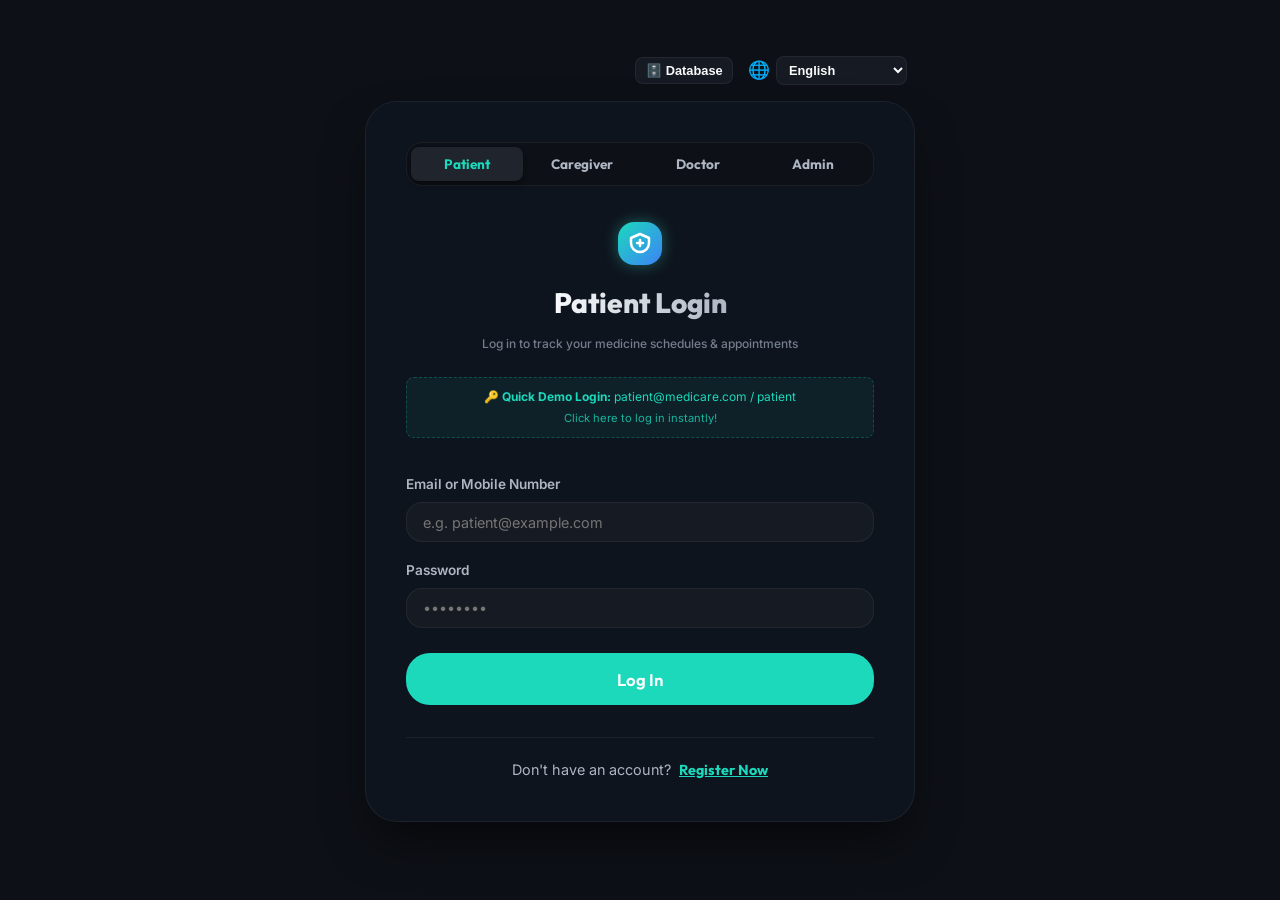
==== index.html @ db0ddcf3 "fix: login/register permissions, slow buttons, add compact cabinet mode" ====
<!DOCTYPE html>
<html lang="en">
<head>
  <meta charset="UTF-8">
  <meta name="viewport" content="width=device-width, initial-scale=1.0">
  <title>MediCare Reminder – Intelligent Medicine Tracker & Alarm</title>
  <!-- Google Fonts for premium outfit typography -->
  <link rel="preconnect" href="https://fonts.googleapis.com">
  <link rel="preconnect" href="https://fonts.gstatic.com" crossorigin>
  <link href="https://fonts.googleapis.com/css2?family=Inter:wght@300;400;500;600;700&family=Outfit:wght@400;500;600;700;800&display=swap" rel="stylesheet">
  <link rel="stylesheet" href="styles.css">
</head>
<body class="theme-dark font-size-normal">
  <!-- Toast container for 5-minute warnings -->
  <div id="pre-alert-toast-container" class="pre-alert-toast-container"></div>

  <!-- SPLASH SCREEN INTRODUCTION -->
  <div id="splash-screen" class="splash-container">
    <div class="splash-content">
      <div class="splash-logo">
        <svg xmlns="http://www.w3.org/2000/svg" width="96" height="96" viewBox="0 0 24 24" fill="none" stroke="currentColor" stroke-width="1.8" stroke-linecap="round" stroke-linejoin="round" style="color: var(--teal-color); filter: drop-shadow(0 0 25px rgba(45, 212, 191, 0.55));">
          <path d="M12 21a9 9 0 0 0 9-9v-5l-9-4l-9 4v5a9 9 0 0 0 9 9z" />
          <path d="M9 12h6" />
          <path d="M12 9v6" />
        </svg>
      </div>
      <h1 class="splash-title">MediCare Reminder System</h1>
      <p class="splash-subtitle">Your Health, Our Priority</p>
    </div>
  </div>

  <!-- ==========================================
       PATIENT AUTHENTICATION PORTAL (REGISTRATION & LOGIN)
       ========================================== -->
  <div id="auth-portal-container" class="auth-container hide">
    <!-- Language & Database Selector for Auth Portal (Login / Register) -->
    <div style="display: flex; justify-content: flex-end; padding: 0 0.5rem; margin-bottom: -0.5rem; gap: 0.4rem; align-items: center;">
      <button type="button" id="auth-db-config-btn" class="form-select-sm btn-glass" style="padding: 0.3rem 0.6rem; font-weight:600; cursor:pointer; display:flex; align-items:center; gap:0.25rem;">
        <span>🗄️</span> <span data-i18n="dbConfigBtn">Database</span>
      </button>
      <span style="font-size: 1.1rem; margin-left: 0.5rem;">🌐</span>
      <select id="auth-lang-switch-select" class="form-select-sm btn-glass" style="padding: 0.3rem 0.5rem; font-weight:600; cursor:pointer; max-width: 150px;">
        <option value="en" selected>English</option>
        <option value="hi">हिन्दी (Hindi)</option>
        <option value="te">తెలుగు (Telugu)</option>
      </select>
    </div>
    
    <!-- LOGIN CARD -->
    <div id="login-card" class="auth-card">
      <div class="auth-role-tabs">
        <button type="button" class="role-tab active" data-role="patient">Patient</button>
        <button type="button" class="role-tab" data-role="caregiver">Caregiver</button>
        <button type="button" class="role-tab" data-role="doctor">Doctor</button>
        <button type="button" class="role-tab" data-role="admin">Admin</button>
      </div>
      <input type="hidden" id="login-role" value="patient">

      <div class="auth-header">
        <div class="logo-icon">
          <svg xmlns="http://www.w3.org/2000/svg" width="24" height="24" viewBox="0 0 24 24" fill="none" stroke="currentColor" stroke-width="2.5" stroke-linecap="round" stroke-linejoin="round">
            <path d="M12 21a9 9 0 0 0 9-9v-5l-9-4l-9 4v5a9 9 0 0 0 9 9z" />
            <path d="M9 12h6" />
            <path d="M12 9v6" />
          </svg>
        </div>
        <h2 id="login-title-text" data-i18n="loginTitle">Patient Login</h2>
        <p class="sub-label" id="login-sub-text" data-i18n="loginSub">Log in to track your medicine schedules</p>
      </div>

      <div id="login-test-helper" class="helper-text hide" style="background: rgba(20, 184, 166, 0.08); border: 1px dashed rgba(20, 184, 166, 0.3); padding: 0.6rem 0.8rem; border-radius: var(--border-radius-sm); text-align: center; font-size: 0.75rem; color: var(--teal-color); margin-bottom: 0.75rem; cursor: pointer; transition: all 0.2s;" onclick="appController.handleQuickLogin()">
        🔑 <strong>Quick Demo Login:</strong> <span id="login-test-email">doctor@medicare.com</span> / <span id="login-test-pass">doctor</span>
        <div style="font-size: 0.7rem; opacity: 0.8; margin-top: 0.2rem;" data-i18n="clickQuickLogin">Click here to log in instantly!</div>
      </div>

      <form id="login-form" class="auth-form">
        <div class="form-group">
          <label for="login-identifier" id="login-identifier-label" data-i18n="loginUserLabel">Email or Mobile Number</label>
          <input type="text" id="login-identifier" class="form-control" placeholder="e.g. patient@example.com" required>
        </div>
        <div class="form-group">
          <label for="login-password" data-i18n="password">Password</label>
          <input type="password" id="login-password" class="form-control" placeholder="••••••••" required>
        </div>
        <button type="submit" class="btn btn-teal btn-lg" style="width: 100%; margin-top: 0.5rem;" data-i18n="loginBtn">Log In</button>
        <div id="google-signin-container" class="hide" style="margin-top: 0.75rem;">
          <div style="display: flex; align-items: center; justify-content: center; margin-bottom: 0.75rem; color: var(--text-muted); font-size: 0.8rem;">
            <div style="flex: 1; height: 1px; background: var(--glass-border);"></div>
            <span style="margin: 0 0.5rem;" data-i18n="orDivider">OR</span>
            <div style="flex: 1; height: 1px; background: var(--glass-border);"></div>
          </div>
          <button type="button" id="google-login-btn" class="btn btn-glass" style="width: 100%; display: flex; align-items: center; justify-content: center; gap: 0.5rem; border-color: rgba(255,255,255,0.15); font-weight: 600;">
            <svg viewBox="0 0 24 24" width="18" height="18" xmlns="http://www.w3.org/2000/svg">
              <path d="M22.56 12.25c0-.78-.07-1.53-.2-2.25H12v4.26h5.92c-.26 1.37-1.04 2.53-2.21 3.31v2.77h3.57c2.08-1.92 3.28-4.74 3.28-8.09z" fill="#4285F4"/>
              <path d="M12 23c2.97 0 5.46-.98 7.28-2.66l-3.57-2.77c-.98.66-2.23 1.06-3.71 1.06-2.86 0-5.29-1.93-6.16-4.53H2.18v2.84C3.99 20.53 7.7 23 12 23z" fill="#34A853"/>
              <path d="M5.84 14.09c-.22-.66-.35-1.36-.35-2.09s.13-1.43.35-2.09V7.06H2.18C1.43 8.55 1 10.22 1 12s.43 3.45 1.18 4.94l2.85-2.22.81-.63z" fill="#FBBC05"/>
              <path d="M12 5.38c1.62 0 3.06.56 4.21 1.64l3.15-3.15C17.45 2.09 14.97 1 12 1 7.7 1 3.99 3.47 2.18 7.06l3.66 2.84c.87-2.6 3.3-4.52 6.16-4.52z" fill="#EA4335"/>
            </svg>
            <span data-i18n="googleBtn">Continue with Google</span>
          </button>
        </div>
      </form>
      <div class="auth-footer" id="login-register-footer">
        <span data-i18n="noAccount">Don't have an account?</span>
        <button id="go-to-register-btn" class="btn-link" data-i18n="registerLink">Register Now</button>
      </div>
    </div>

    <!-- REGISTRATION CARD -->
    <div id="register-card" class="auth-card hide">
      <div class="auth-header">
        <div class="logo-icon">
          <svg xmlns="http://www.w3.org/2000/svg" width="24" height="24" viewBox="0 0 24 24" fill="none" stroke="currentColor" stroke-width="2.5" stroke-linecap="round" stroke-linejoin="round">
            <path d="M12 21a9 9 0 0 0 9-9v-5l-9-4l-9 4v5a9 9 0 0 0 9 9z" />
            <path d="M9 12h6" />
            <path d="M12 9v6" />
          </svg>
        </div>
        <h2 data-i18n="registerTitle">Patient Registration</h2>
        <p class="sub-label" data-i18n="registerSub">Create an account to start health tracking</p>
      </div>
      <form id="register-form" class="auth-form">
        <div class="form-row">
          <div class="form-group">
            <label for="reg-role" class="required">Register As</label>
            <select id="reg-role" class="form-select">
              <option value="patient" selected>Patient</option>
              <option value="caregiver">Caregiver / Family Member</option>
              <option value="doctor">Doctor / Medical Practitioner</option>
              <option value="admin">Administrator</option>
            </select>
          </div>
        </div>
        <div class="form-row">
          <div class="form-group flex-2">
            <label for="reg-name" class="required" data-i18n="regName">Patient Full Name</label>
            <input type="text" id="reg-name" class="form-control" placeholder="e.g. John Doe" required>
          </div>
          <div class="form-group flex-1">
            <label for="reg-age" class="required" data-i18n="regAge">Age</label>
            <input type="number" id="reg-age" class="form-control" placeholder="e.g. 65" min="1" max="120" required>
          </div>
        </div>

        <div class="form-row patient-only-field">
          <div class="form-group">
            <label for="reg-gender" class="required" data-i18n="regGender">Gender</label>
            <select id="reg-gender" class="form-select" required>
              <option value="male" selected>Male</option>
              <option value="female">Female</option>
              <option value="other">Other</option>
            </select>
          </div>
          <div class="form-group">
            <label for="reg-blood" class="required" data-i18n="regBlood">Blood Group</label>
            <select id="reg-blood" class="form-select" required>
              <option value="A+">A+</option>
              <option value="A-">A-</option>
              <option value="B+">B+</option>
              <option value="B-">B-</option>
              <option value="O+">O+</option>
              <option value="O-">O-</option>
              <option value="AB+">AB+</option>
              <option value="AB-">AB-</option>
            </select>
          </div>
        </div>

        <div class="form-row">
          <div class="form-group">
            <label for="reg-mobile" class="required" data-i18n="regMobile">Mobile Number</label>
            <input type="tel" id="reg-mobile" class="form-control" placeholder="e.g. 9876543210" required>
          </div>
          <div class="form-group">
            <label for="reg-email" class="required" data-i18n="regEmail">Email Address</label>
            <input type="email" id="reg-email" class="form-control" placeholder="e.g. patient@example.com" required>
          </div>
        </div>

        <div class="form-row">
          <div class="form-group flex-2">
            <label for="reg-address" class="required" data-i18n="regAddress">Home Address</label>
            <input type="text" id="reg-address" class="form-control" placeholder="e.g. H.No 12-3, Srinagar Colony" required>
          </div>
          <div class="form-group flex-1">
            <label for="reg-photo" data-i18n="regPhoto">Profile Photo (Optional)</label>
            <input type="file" id="reg-photo" class="form-control" accept="image/*" style="padding: 0.25rem;">
          </div>
        </div>

        <div class="form-row">
          <div class="form-group patient-only-field">
            <label for="reg-emergency" class="required" data-i18n="regEmergency">Emergency Contact Number</label>
            <input type="tel" id="reg-emergency" class="form-control" placeholder="e.g. 9876543211" required>
          </div>
          <div class="form-group">
            <label for="reg-password" class="required" data-i18n="regPassword">Password</label>
            <input type="password" id="reg-password" class="form-control" placeholder="••••••••" minlength="4" required>
          </div>
        </div>

        <div class="form-row caregiver-only-field hide" style="margin-top: 0.5rem;">
          <div class="form-group">
            <label for="reg-patient-link" class="required" data-i18n="labelPatientLink">Linked Patient Email / Mobile</label>
            <input type="text" id="reg-patient-link" class="form-control" placeholder="e.g. patient@medicare.com">
          </div>
        </div>

        <div class="inventory-section patient-only-field" style="margin-top: 0.5rem; background: rgba(45, 212, 191, 0.03); border-color: rgba(45, 212, 191, 0.15)">
          <h3 style="color: var(--teal-color); border-bottom-color: rgba(45, 212, 191, 0.15)" data-i18n="regDocHeader">Primary Doctor Contact</h3>
          <div class="form-row mt-1">
            <div class="form-group">
              <label for="reg-doc-name" class="required" data-i18n="regDocName">Doctor Name</label>
              <input type="text" id="reg-doc-name" class="form-control" placeholder="e.g. Dr. Prasad" required>
            </div>
            <div class="form-group">
              <label for="reg-doc-phone" class="required" data-i18n="regDocPhone">Doctor Contact Number</label>
              <input type="tel" id="reg-doc-phone" class="form-control" placeholder="e.g. 9876543212" required>
            </div>
          </div>
        </div>

        <button type="submit" class="btn btn-teal btn-lg" style="width: 100%; margin-top: 1rem;" data-i18n="registerBtn">Create Account & Log In</button>
      </form>
      <div class="auth-footer">
        <span data-i18n="hasAccount">Already have an account?</span>
        <button id="go-to-login-btn" class="btn-link" data-i18n="loginLink">Log In Here</button>
      </div>
    </div>

  </div>

  <!-- ==========================================
       MAIN APP CONTAINER (GLASSMORPHIC SHELL)
       ========================================== -->
  <div class="app-container hide" id="app-container">
    
    <!-- HEADER BAR: Quick Status, Time Machine Indicator & Accessibility Options -->
    <header class="app-header">
      <div style="display: flex; align-items: center; gap: 1rem; flex-wrap: wrap;">
        <!-- Language Option (Top Left Side) -->
        <div class="language-selector" style="display: flex; align-items: center; gap: 0.4rem;">
          <span style="font-size: 1.1rem;">🌐</span>
          <select id="lang-switch-select" class="form-select-sm btn-glass" style="padding: 0.3rem 0.5rem; font-weight:600; cursor:pointer;">
            <option value="en" selected>English</option>
            <option value="hi">हिन्दी (Hindi)</option>
            <option value="te">తెలుగు (Telugu)</option>
          </select>
        </div>

        <div class="brand">
          <div class="logo-icon">
            <svg xmlns="http://www.w3.org/2000/svg" width="24" height="24" viewBox="0 0 24 24" fill="none" stroke="currentColor" stroke-width="2.5" stroke-linecap="round" stroke-linejoin="round">
              <path d="M12 21a9 9 0 0 0 9-9v-5l-9-4l-9 4v5a9 9 0 0 0 9 9z" />
              <path d="M9 12h6" />
              <path d="M12 9v6" />
            </svg>
          </div>
          <div class="brand-text">
            <h1 data-i18n="title">MediCare Reminder</h1>
            <span class="sub-label" data-i18n="subtitle">Guardian of Your Health</span>
          </div>
        </div>
      </div>

      <!-- Live Clock showing simulated/actual time -->
      <div class="live-clock-container">
        <span class="clock-icon">
          <svg xmlns="http://www.w3.org/2000/svg" fill="none" viewBox="0 0 24 24" stroke-width="2" stroke="currentColor" width="18" height="18">
            <path stroke-linecap="round" stroke-linejoin="round" d="M12 6v6h4.5m4.5 0a9 9 0 1 1-18 0 9 9 0 0 1 18 0Z" />
          </svg>
        </span>
        <span id="current-sim-time" class="sim-time-text">08:00:00 AM</span>
        <span id="sim-time-badge" class="badge badge-normal hide">Simulated</span>
      </div>

      <!-- Emergency Helpline Buttons & Controls -->
      <div class="header-actions header-actions-container">
        <!-- Top Row: Accessibility, Theme, Profile, Logout -->
        <div class="header-actions-row">
          <!-- Accessibility Panel Toggle -->
          <button id="accessibility-toggle-btn" class="icon-btn btn-glass" title="Accessibility Center">
            <svg xmlns="http://www.w3.org/2000/svg" fill="none" viewBox="0 0 24 24" stroke-width="2" stroke="currentColor" width="20" height="20">
              <path stroke-linecap="round" stroke-linejoin="round" d="M10.05 4.575a1.553 1.553 0 0 1 2.23 0l3.72 3.72a1.553 1.553 0 0 1 0 2.23v0a1.553 1.553 0 0 1-2.23 0l-3.72-3.72a1.553 1.553 0 0 1 0-2.23v0Z" />
              <path stroke-linecap="round" stroke-linejoin="round" d="M19 11.5a7.5 7.5 0 1 1-15 0 7.5 7.5 0 0 1 15 0Z" />
              <path stroke-linecap="round" stroke-linejoin="round" d="M11.25 11.25h1.5v3.75h-1.5v-3.75ZM12 9h.008v.008H12V9Z" />
            </svg>
          </button>


          <!-- Theme Switcher -->
          <button id="theme-toggle-btn" class="icon-btn btn-glass" title="Toggle Light/Dark Theme">
            <svg id="theme-sun-icon" class="hide" xmlns="http://www.w3.org/2000/svg" fill="none" viewBox="0 0 24 24" stroke-width="2" stroke="currentColor" width="20" height="20">
              <path stroke-linecap="round" stroke-linejoin="round" d="M12 3v2.25m6.364.386-1.591 1.591M21 12h-2.25m-.386 6.364-1.591-1.591M12 18.75V21m-4.773-4.227-1.591 1.591M3 12h2.25m-.386-6.364 1.591 1.591M12 7.5a4.5 4.5 0 1 0 0 9 4.5 4.5 0 0 0 0-9Z" />
            </svg>
            <svg id="theme-moon-icon" xmlns="http://www.w3.org/2000/svg" fill="none" viewBox="0 0 24 24" stroke-width="2" stroke="currentColor" width="20" height="20">
              <path stroke-linecap="round" stroke-linejoin="round" d="M21.752 15.002A9.72 9.72 0 0 1 18 15.75c-5.385 0-9.75-4.365-9.75-9.75 0-1.33.266-2.597.748-3.752A9.753 9.753 0 0 0 3 11.25C3 16.635 7.365 21 12.75 21a9.753 9.753 0 0 0 9.002-5.998Z" />
            </svg>
          </button>

          <!-- Logged-in Patient Info Badge -->
          <div id="patient-profile-badge" class="patient-profile-badge" style="display: flex; align-items: center; gap: 0.5rem; background: rgba(255,255,255,0.05); border: 1px solid var(--glass-border); padding: 0.3rem 0.6rem; border-radius: var(--border-radius-sm); cursor: pointer;">
            <div id="header-profile-pic-container" style="width: 1.8rem; height: 1.8rem; border-radius: 50%; overflow: hidden; display: flex; align-items: center; justify-content: center; background: rgba(45, 212, 191, 0.1); border: 1px solid var(--teal-color); flex-shrink: 0;">
              <span id="header-profile-pic-fallback" style="font-size: 1rem;">👤</span>
              <img id="header-profile-pic-img" src="" class="hide" style="width: 100%; height: 100%; object-fit: cover;">
            </div>
            <div style="display: flex; flex-direction: column; line-height: 1.1; text-align: left;">
              <span id="header-patient-name" style="font-weight: 700; font-size: 0.85rem;">John Doe</span>
              <span id="header-patient-blood" style="font-size: 0.65rem; color: var(--rose-color); font-weight:600;">Blood: O+</span>
            </div>
          </div>

          <!-- Logout button -->
          <button id="logout-btn" class="icon-btn btn-glass font-danger" title="Log Out" style="width: 2.5rem; height: 2.5rem;">
            <svg xmlns="http://www.w3.org/2000/svg" fill="none" viewBox="0 0 24 24" stroke-width="2" stroke="currentColor" width="18" height="18">
              <path stroke-linecap="round" stroke-linejoin="round" d="M15.75 9V5.25A2.25 2.25 0 0 0 13.5 3h-6a2.25 2.25 0 0 0-2.25 2.25v13.5A2.25 2.25 0 0 0 7.5 21h6a2.25 2.25 0 0 0 2.25-2.25V15m3 0 3-3m0 0-3-3m3 3H9" />
            </svg>
          </button>
        </div>

        <!-- Bottom Row: Emergency Helpline & Call Doctor Buttons -->
        <div class="emergency-actions-row">
          <button id="emergency-call-btn" class="btn btn-sm btn-glass font-danger" style="border-color: var(--rose-color); font-weight:700;">
            🚨 <span data-i18n="callEmergency">Emergency Helpline</span>
          </button>
          <button id="doctor-call-btn" class="btn btn-sm btn-glass text-teal" style="border-color: var(--teal-color); font-weight:700;">
            📞 <span data-i18n="callDoctor">Call Doctor</span>
          </button>
        </div>
      </div>
    </header>

    <!-- ACCESSIBILITY CENTER (SLIDE-DOWN PANEL) -->
    <section id="accessibility-center" class="accessibility-panel hide">
      <div class="panel-header">
        <h3 data-i18n="accHelperTitle">Accessibility Helper</h3>
        <span class="panel-subtitle" data-i18n="accHelperSub">Tailor the app for absolute readability and vocal support</span>
      </div>
      <div class="panel-grid">
        <div class="setting-item">
          <label data-i18n="textScalingLabel">Text Scaling (Optimal for Elderly Users)</label>
          <div class="btn-group font-scaler">
            <button id="font-scale-normal" class="btn btn-sm btn-glass active" data-i18n="normal">Normal</button>
            <button id="font-scale-large" class="btn btn-sm btn-glass" data-i18n="large">Large</button>
            <button id="font-scale-xlarge" class="btn btn-sm btn-glass" data-i18n="xlarge">Extra Large</button>
          </div>
        </div>

        <div class="setting-item">
          <label for="high-contrast-toggle" class="toggle-container">
            <span class="setting-name" data-i18n="highContrastMode">High Contrast Mode</span>
            <input type="checkbox" id="high-contrast-toggle" class="ios-switch">
          </label>
        </div>

        <div class="setting-item">
          <label for="voice-alert-toggle" class="toggle-container">
            <span class="setting-name" data-i18n="voiceReadOut">Voice Read-Out Alerts</span>
            <span class="sub-label" data-i18n="voiceReadOutSub">Reads dosage instructions aloud when due</span>
            <input type="checkbox" id="voice-alert-toggle" class="ios-switch" checked>
          </label>
        </div>

        <div class="setting-item">
          <label for="doctor-phone-input" data-i18n="doctorPhoneLabel">Doctor's Helpline Number</label>
          <div style="display: flex; gap: 0.5rem; margin-top: 0.25rem;">
            <input type="tel" id="doctor-phone-input" class="form-control-sm" placeholder="e.g. 9876543210" style="flex: 1; padding: 0.4rem; border-radius: var(--border-radius-sm); border: 1px solid var(--glass-border); background: var(--bg-primary); color: var(--text-primary); font-size: 0.85rem;">
            <button id="save-doctor-phone-btn" class="btn btn-xs btn-teal" style="font-weight: 700; padding: 0.4rem 0.8rem;" data-i18n="save">Save</button>
          </div>
        </div>

        <!-- Interactive Sound Alert Guide (Helpful for Educated & Uneducated Users to learn sounds) -->
        <div class="setting-item" style="grid-column: 1 / -1; margin-top: 0.5rem; border-top: 1px solid var(--glass-border); padding-top: 1rem;">
          <label style="margin-bottom: 0.25rem;" data-i18n="soundTestTitle">Alert Sounds Guide (Hear and Learn)</label>
          <span class="sub-label" style="margin-bottom: 0.5rem;" data-i18n="soundTestSub">Click to listen and understand each alarm type:</span>
          <div style="display: flex; gap: 1rem; flex-wrap: wrap;">
            <button id="test-chime-btn" class="btn btn-sm btn-glass" style="border-color: var(--teal-color); font-weight:600;">
              🔔 <span data-i18n="soundTestChimeBtn">Test Medicine Time Chime (Take Medicine)</span>
            </button>
            <button id="test-siren-btn" class="btn btn-sm btn-glass" style="border-color: var(--rose-color); font-weight:600;">
              🚨 <span data-i18n="soundTestSirenBtn">Test Emergency Siren (Go to Hospital)</span>
            </button>
          </div>
        </div>
      </div>
    </section>

    <!-- NAVIGATION TABS -->
    <nav class="app-navigation">
      <button class="nav-tab active" data-tab="tab-appointments">
        <svg xmlns="http://www.w3.org/2000/svg" fill="none" viewBox="0 0 24 24" stroke-width="2" stroke="currentColor" width="18" height="18">
          <path stroke-linecap="round" stroke-linejoin="round" d="M6.75 3v2.25M17.25 3v2.25M3 18.75V7.5a2.25 2.25 0 0 1 2.25-2.25h13.5A2.25 2.25 0 0 1 21 7.5v11.25m-18 0A2.25 2.25 0 0 0 5.25 21h13.5A2.25 2.25 0 0 0 21 18.75m-9-11.25v11.25m-6.75-6.75h13.5" />
        </svg>
        <span data-i18n="checkups">Appointments</span>
      </button>
      <button class="nav-tab" data-tab="tab-dashboard">
        <svg xmlns="http://www.w3.org/2000/svg" fill="none" viewBox="0 0 24 24" stroke-width="2" stroke="currentColor" width="18" height="18">
          <path stroke-linecap="round" stroke-linejoin="round" d="M6.75 3v2.25M17.25 3v2.25M3 18.75V7.5a2.25 2.25 0 0 1 2.25-2.25h13.5A2.25 2.25 0 0 1 21 7.5v11.25m-18 0A2.25 2.25 0 0 0 5.25 21h13.5A2.25 2.25 0 0 0 21 18.75m-18 0v-7.5A2.25 2.25 0 0 1 5.25 9h13.5A2.25 2.25 0 0 1 21 11.25v7.5m-9-6h.008v.008H12v-.008ZM12 15h.008v.008H12V15Zm0 2.25h.008v.008H12v-.008ZM9.75 15h.008v.008H9.75V15Zm0 2.25h.008v.008H9.75v-.008ZM7.5 15h.008v.008H7.5V15Zm0 2.25h.008v.008H7.5v-.008Zm6.75-4.5h.008v.008h-.008v-.008Zm0 2.25h.008v.008h-.008V15Zm0 2.25h.008v.008h-.008v-.008Zm2.25-4.5h.008v.008H16.5v-.008ZM0 2.25h.008v.008H16.5V15Z" />
        </svg>
        <span data-i18n="todayTrack">Today's Track</span>
      </button>
      <button class="nav-tab" data-tab="tab-cabinet">
        <svg xmlns="http://www.w3.org/2000/svg" fill="none" viewBox="0 0 24 24" stroke-width="2" stroke="currentColor" width="18" height="18">
          <path stroke-linecap="round" stroke-linejoin="round" d="M10.5 6h9.75M10.5 6a1.5 1.5 0 1 1-3 0m3 0a1.5 1.5 0 1 0-3 0M3.75 6H7.5m3 12h9.75m-9.75 0a1.5 1.5 0 0 1-3 0m3 0a1.5 1.5 0 0 0-3 0m-3.75 0H7.5m9-6h3.75m-3.75 0a1.5 1.5 0 0 1-3 0m3 0a1.5 1.5 0 0 0-3 0m-9.75 0h9.75" />
        </svg>
        <span data-i18n="cabinetStock">Cabinet & Stock</span>
      </button>
      <button class="nav-tab" data-tab="tab-analytics">
        <svg xmlns="http://www.w3.org/2000/svg" fill="none" viewBox="0 0 24 24" stroke-width="2" stroke="currentColor" width="18" height="18">
          <path stroke-linecap="round" stroke-linejoin="round" d="M3 13.125C3 12.504 3.504 12 4.125 12h2.25c.621 0 1.125.504 1.125 1.125v5.25c0 .621-.504 1.125-1.125 1.125h-2.25A1.125 1.125 0 0 1 3 18.375v-5.25ZM9.75 8.625c0-.621.504-1.125 1.125-1.125h2.25c.621 0 1.125.504 1.125 1.125v9.75c0 .621-.504 1.125-1.125 1.125h-2.25a1.125 1.125 0 0 1-1.125-1.125v-9.75ZM16.5 4.125c0-.621.504-1.125 1.125-1.125h2.25C20.496 3 21 3.504 21 4.125v14.25c0 .621-.504 1.125-1.125 1.125h-2.25a1.125 1.125 0 0 1-1.125-1.125V4.125Z" />
        </svg>
        <span data-i18n="adherenceStats">Adherence Stats</span>
      </button>
      <button class="nav-tab" data-tab="tab-health">
        <svg xmlns="http://www.w3.org/2000/svg" fill="none" viewBox="0 0 24 24" stroke-width="2" stroke="currentColor" width="18" height="18">
          <path stroke-linecap="round" stroke-linejoin="round" d="M12 9v3.75m9-.75a9 9 0 1 1-18 0 9 9 0 0 1 18 0Zm-9 3.75h.008v.008H12v-.008Z" />
        </svg>
        <span data-i18n="healthTrackerNav">Health Tracker</span>
      </button>
      <button class="nav-tab hide" data-tab="tab-caregiver-dashboard" id="nav-caregiver-tab">
        <svg xmlns="http://www.w3.org/2000/svg" fill="none" viewBox="0 0 24 24" stroke-width="2" stroke="currentColor" width="18" height="18">
          <path stroke-linecap="round" stroke-linejoin="round" d="M18 18.72a9.094 9.094 0 0 0 3.741-.479 3 3 0 0 0-4.682-2.72m.94 3.198.001.031c0 .225-.012.447-.037.666A11.944 11.944 0 0 1 12 21c-2.17 0-4.207-.576-5.963-1.584A6.062 6.062 0 0 1 6 18.719m12 0a5.971 5.971 0 0 0-.941-3.197m0 0A5.995 5.995 0 0 0 12 12.75a5.995 5.995 0 0 0-5.058 2.772m0 0a3 3 0 0 0-4.681 2.72 8.986 8.986 0 0 0 3.74.477m.94-3.197a5.971 5.971 0 0 0-.94 3.197M15 6.75a3 3 0 1 1-6 0 3 3 0 0 1 6 0Zm6 3a2.25 2.25 0 1 1-4.5 0 2.25 2.25 0 0 1 4.5 0Zm-13.5 0a2.25 2.25 0 1 1-4.5 0 2.25 2.25 0 0 1 4.5 0Z" />
        </svg>
        <span data-i18n="caregiverDashboardNav">Caregiver Info</span>
      </button>
      <button class="nav-tab hide" data-tab="tab-doctor-dashboard" id="nav-doctor-tab">
        <svg xmlns="http://www.w3.org/2000/svg" fill="none" viewBox="0 0 24 24" stroke-width="2" stroke="currentColor" width="18" height="18">
          <path stroke-linecap="round" stroke-linejoin="round" d="M15 19.128a9.38 9.38 0 0 0 2.625.372 9.337 9.337 0 0 0 4.121-.952 4.125 4.125 0 0 0-7.533-2.493M15 19.128v-.003c0-1.113-.285-2.16-.786-3.07M15 19.128v.109A11.386 11.386 0 0 1 10.089 18M15 19.128a9.307 9.307 0 0 1-3.125-.563M10.089 18A11.36 11.36 0 0 1 5 19.128V18a9.337 9.337 0 0 1 4.121-7.684 4.125 4.125 0 0 1 7.533 2.493M10.089 18V18a11.386 11.386 0 0 1-4.122-1.128M15 9.75a3 3 0 1 1-6 0 3 3 0 0 1 6 0ZM21.75 8.25a2.25 2.25 0 1 1-4.5 0 2.25 2.25 0 0 1 4.5 0ZM5.25 8.25a2.25 2.25 0 1 1-4.5 0 2.25 2.25 0 0 1 4.5 0Z" />
        </svg>
        <span>Patient Registry</span>
      </button>
      <button class="nav-tab hide" data-tab="tab-admin-dashboard" id="nav-admin-tab">
        <svg xmlns="http://www.w3.org/2000/svg" fill="none" viewBox="0 0 24 24" stroke-width="2" stroke="currentColor" width="18" height="18">
          <path stroke-linecap="round" stroke-linejoin="round" d="M15.75 6a3.75 3.75 0 1 1-7.5 0 3.75 3.75 0 0 1 7.5 0ZM4.501 20.118a7.5 7.5 0 0 1 14.998 0A17.933 17.933 0 0 1 12 21.75c-2.676 0-5.216-.584-7.499-1.632Z" />
        </svg>
        <span>Admin Portal</span>
      </button>
    </nav>

    <!-- CONTENT DISPLAY SHEETS -->
    <main class="app-main-content">
      
      <!-- ==========================================
           TAB 1: TODAY'S TRACK & SCHEDULE (DASHBOARD)
           ========================================== -->
      <section id="tab-dashboard" class="tab-panel">
        <!-- Dashboard Adherence Card Grid -->
        <div class="dashboard-grid">
          <!-- circular progress card -->
          <div class="dashboard-card status-card">
            <div class="progress-ring-container">
              <svg class="progress-ring" width="120" height="120">
                <circle class="progress-ring-circle-bg" stroke="rgba(255,255,255,0.06)" stroke-width="8" fill="transparent" r="50" cx="60" cy="60" />
                <circle id="adherence-circle" class="progress-ring-circle" stroke="#2dd4bf" stroke-width="8" stroke-dasharray="314.16" stroke-dashoffset="314.16" stroke-linecap="round" fill="transparent" r="50" cx="60" cy="60" />
              </svg>
              <div class="progress-text-overlay">
                <span id="adherence-pct" class="pct">0%</span>
                <span class="label">Taken Today</span>
              </div>
            </div>
            <div class="status-summary">
              <h3>Today's Ratio</h3>
              <p id="adherence-fraction">0 of 0 doses</p>
              <div id="streak-indicator" class="streak-badge">
                <svg xmlns="http://www.w3.org/2000/svg" fill="none" viewBox="0 0 24 24" stroke-width="2" stroke="currentColor" width="16" height="16">
                  <path stroke-linecap="round" stroke-linejoin="round" d="M15.362 5.214A8.252 8.252 0 0 1 12 21 8.25 8.25 0 0 1 6.038 7.047 8.287 8.287 0 0 0 9 9.601a8.983 8.983 0 0 1 3.361-6.867 8.21 8.21 0 0 0 3 2.48Z" />
                </svg>
                <span>Streak: <strong id="streak-days">0</strong> Days</span>
              </div>
              <button id="dashboard-doctor-call-btn" class="btn btn-sm btn-glass text-teal" style="border-color: var(--teal-color); font-weight:700; margin-top: 0.8rem; width: 100%; display: flex; align-items: center; justify-content: center; gap: 0.25rem;">
                📞 <span data-i18n="callDoctor">Call Doctor</span>
              </button>
            </div>
          </div>

          <!-- quick upcoming/next dose card -->
          <div class="dashboard-card next-dose-card">
            <div class="card-glow"></div>
            <span class="card-tag">UPCOMING SYSTEM</span>
            <h3>Next Scheduled Dose</h3>
            <div id="next-dose-display">
              <div class="next-dose-time" id="next-dose-time">--:--</div>
              <div class="next-dose-med" id="next-dose-name">No doses remaining today</div>
              <div class="next-dose-sub" id="next-dose-desc">All caught up!</div>
            </div>
            <!-- Count down display -->
            <div id="countdown-container" class="countdown-badge hide">
              <span class="countdown-pulse"></span>
              <span>Dose in <strong id="countdown-timer">00m 00s</strong></span>
            </div>
          </div>
        </div>

        <!-- Dynamic Daily Checklist Header -->
        <div class="section-title-bar">
          <div>
            <h2>Daily Dose Checklist</h2>
            <p class="section-desc">Mark your medications as they are consumed</p>
          </div>
          <div class="filters">
            <!-- Filter checkboxes by schedule periods -->
            <select id="time-of-day-filter" class="form-select-sm btn-glass">
              <option value="all">All Times</option>
              <option value="morning">Morning (06:00 - 11:59)</option>
              <option value="afternoon">Afternoon (12:00 - 16:59)</option>
              <option value="evening">Evening (17:00 - 20:59)</option>
              <option value="night">Night (21:00 - 05:59)</option>
            </select>
          </div>
        </div>

        <!-- The List of Scheduled Doses for Today -->
        <div id="daily-checklist-container" class="checklist-stack">
          <!-- Dynamic checklist cards will render here -->
          <div class="empty-state">
            <div class="empty-icon">💊</div>
            <p>Your medicine cabinet is empty! Add your first medicine to generate your daily schedule.</p>
            <button class="btn btn-primary trigger-cabinet-modal-btn">Add Medicine Now</button>
          </div>
        </div>

        <!-- As Needed / PRN Acidity & Pain Quick Log Section -->
        <div class="section-title-bar mt-2">
          <div>
            <h2>As-Needed (PRN) / Symptom Relievers</h2>
            <p class="section-desc">Log symptom-dependent medicines (like fever or pain tablets) based on temperature</p>
          </div>
        </div>
        <div id="prn-checklist-container" class="checklist-stack">
          <!-- Dynamic PRN quick loggers will render here -->
        </div>
      </section>

      <!-- ==========================================
           TAB 2: CABINET & STOCK MANAGEMENT
           ========================================== -->
      <section id="tab-cabinet" class="tab-panel">
        <div class="section-title-bar">
          <div>
            <h2>Medicine Cabinet</h2>
            <p class="section-desc">Manage your full inventory, schedules, and stock refills</p>
          </div>
          <button id="add-medicine-btn" class="btn btn-primary">
            <svg xmlns="http://www.w3.org/2000/svg" fill="none" viewBox="0 0 24 24" stroke-width="2.5" stroke="currentColor" width="16" height="16">
              <path stroke-linecap="round" stroke-linejoin="round" d="M12 4.5v15m7.5-7.5h-15" />
            </svg>
            <span>Add Medicine</span>
          </button>
        </div>

        <!-- Search and filters -->
        <div class="cabinet-filter-bar">
          <div class="search-input-wrapper">
            <span class="search-icon">
              <svg xmlns="http://www.w3.org/2000/svg" fill="none" viewBox="0 0 24 24" stroke-width="2" stroke="currentColor" width="18" height="18">
                <path stroke-linecap="round" stroke-linejoin="round" d="m21 21-5.197-5.197m0 0A7.5 7.5 0 1 0 5.196 5.196a7.5 7.5 0 0 0 10.637 10.636Z" />
              </svg>
            </span>
            <input type="text" id="cabinet-search" class="form-control" placeholder="Search medicines by name or keyword...">
          </div>
          <div class="filter-controls">
            <select id="cabinet-form-filter" class="form-select btn-glass">
              <option value="all">All Forms</option>
              <option value="tablet">Tablets</option>
              <option value="capsule">Capsules</option>
              <option value="syrup">Syrup/Liquid</option>
              <option value="injection">Injections</option>
              <option value="drops">Drops</option>
              <option value="inhaler">Inhaler</option>
              <option value="topical">Topical / Cream</option>
            </select>
            <button id="cabinet-layout-toggle-btn" class="btn btn-glass" style="padding: 0.5rem;" title="Toggle Compact View">
              <svg xmlns="http://www.w3.org/2000/svg" fill="none" viewBox="0 0 24 24" stroke-width="2" stroke="currentColor" width="20" height="20">
                <path stroke-linecap="round" stroke-linejoin="round" d="M3.75 6A2.25 2.25 0 0 1 6 3.75h2.25A2.25 2.25 0 0 1 10.5 6v2.25a2.25 2.25 0 0 1-2.25 2.25H6a2.25 2.25 0 0 1-2.25-2.25V6ZM3.75 15.75A2.25 2.25 0 0 1 6 13.5h2.25a2.25 2.25 0 0 1 2.25 2.25V18a2.25 2.25 0 0 1-2.25 2.25H6A2.25 2.25 0 0 1 3.75 18v-2.25ZM13.5 6a2.25 2.25 0 0 1 2.25-2.25H18A2.25 2.25 0 0 1 20.25 6v2.25A2.25 2.25 0 0 1 18 10.5h-2.25a2.25 2.25 0 0 1-2.25-2.25V6ZM13.5 15.75a2.25 2.25 0 0 1 2.25-2.25H18a2.25 2.25 0 0 1 2.25 2.25V18A2.25 2.25 0 0 1 18 20.25h-2.25A2.25 2.25 0 0 1 13.5 18v-2.25Z" />
              </svg>
            </button>
          </div>
        </div>

        <!-- Medicine Cards Grid -->
        <div id="cabinet-grid-container" class="cabinet-grid">
          <!-- Dynamic cabinet cards will render here -->
        </div>
      </section>

      <!-- ==========================================
           TAB 3: ANALYTICS & COMPLIANCE HISTORY
           ========================================== -->
      <section id="tab-analytics" class="tab-panel">
        <div class="section-title-bar">
          <div>
            <h2>Compliance Analytics</h2>
            <p class="section-desc">View historical performance, trends, and records</p>
          </div>
          <button id="clear-history-btn" class="btn btn-glass btn-sm font-danger">Clear All History</button>
        </div>

        <!-- Analytic Stat Grid -->
        <div class="analytics-metrics-grid">
          <div class="metric-card">
            <span class="metric-label">Overall Adherence</span>
            <div id="analytics-overall-pct" class="metric-value">0%</div>
            <div class="metric-subtext">Total taken ratio over life</div>
          </div>
          <div class="metric-card">
            <span class="metric-label">Total Doses Meted</span>
            <div id="analytics-total-doses" class="metric-value">0</div>
            <div class="metric-subtext">Total generated doses</div>
          </div>
          <div class="metric-card card-taken">
            <span class="metric-label">Doses Taken</span>
            <div id="analytics-taken-doses" class="metric-value text-teal">0</div>
            <div class="metric-subtext text-teal">Doses marked taken</div>
          </div>
          <div class="metric-card card-skipped">
            <span class="metric-label">Doses Skipped</span>
            <div id="analytics-skipped-doses" class="metric-value text-orange">0</div>
            <div class="metric-subtext text-orange">Missed or skipped</div>
          </div>
        </div>

        <!-- Adherence Chart Visualization (CSS Flex Columns Graph) -->
        <div class="chart-container-card">
          <h3>Last 7 Days Compliance Trend</h3>
          <div class="bar-chart-wrapper" id="analytics-bar-chart">
            <!-- Dynamic CSS bars will render here -->
          </div>
        </div>

        <!-- Compliance Log History Table -->
        <div class="history-table-card">
          <h3>Chronological Action Log</h3>
          <div class="table-scroll-wrapper">
            <table class="history-table">
              <thead>
                <tr>
                  <th>Timestamp</th>
                  <th>Medication</th>
                  <th>Scheduled Slot</th>
                  <th>Dose Info</th>
                  <th>Status Action</th>
                </tr>
              </thead>
              <tbody id="history-log-tbody">
                <tr>
                  <td colspan="5" class="text-center font-muted">No historical events recorded yet. Perform actions in dashboard to track logs.</td>
                </tr>
              </tbody>
            </table>
          </div>
        </div>
      </section>

      <!-- ==========================================
           TAB 4: DOCTOR APPOINTMENTS & CHECK-UPS
           ========================================== -->
      <section id="tab-appointments" class="tab-panel active">
        <div class="section-title-bar">
          <div>
            <h2 data-i18n="appointmentSchedulerTitle">Doctor Check-ups</h2>
            <p class="section-desc" data-i18n="appointmentSchedulerDesc">Schedule and manage your doctor consultations and follow-ups</p>
          </div>
          <button id="add-appointment-btn" class="btn btn-primary">
            <svg xmlns="http://www.w3.org/2000/svg" fill="none" viewBox="0 0 24 24" stroke-width="2.5" stroke="currentColor" width="16" height="16">
              <path stroke-linecap="round" stroke-linejoin="round" d="M12 4.5v15m7.5-7.5h-15" />
            </svg>
            <span data-i18n="addAppointment">Book Appointment</span>
          </button>
        </div>

        <div class="dashboard-grid">
          <!-- Upcoming Appointments List -->
          <div class="dashboard-card" style="flex-direction: column; align-items: stretch; gap: 1rem; grid-column: 1 / -1;">
            <h3 data-i18n="upcomingAppointments">Upcoming Check-ups</h3>
            <div id="upcoming-appointments-container" class="checklist-stack">
              <!-- Dynamic appointments will load here -->
              <div class="empty-state">
                <div class="empty-icon">📅</div>
                <p data-i18n="noAppointments">No check-ups scheduled. Stay healthy by booking regular follow-ups!</p>
              </div>
            </div>
          </div>
        </div>

        <!-- Appointment History List -->
        <div class="history-table-card">
          <h3 data-i18n="appointmentHistory">Consultation History</h3>
          <div class="table-scroll-wrapper">
            <table class="history-table">
              <thead>
                <tr>
                  <th data-i18n="appointmentDate">Date & Time</th>
                  <th data-i18n="appointmentDoc">Doctor Name</th>
                  <th data-i18n="appointmentPurpose">Purpose / Notes</th>
                  <th data-i18n="appointmentStatus">Status</th>
                </tr>
              </thead>
              <tbody id="appointments-history-tbody">
                <tr>
                  <td colspan="4" class="text-center font-muted" data-i18n="noPastAppointments">No past appointments recorded.</td>
                </tr>
              </tbody>
            </table>
          </div>
        </div>
      </section>

      <!-- ==========================================
           TAB 4A: HEALTH MONITORING & TRACKER
           ========================================== -->
      <section id="tab-health" class="tab-panel">
        <div class="section-title-bar">
          <div>
            <h2 data-i18n="healthTrackerTitle">Health Tracker</h2>
            <p class="section-desc" data-i18n="healthTrackerDesc">Log and monitor your daily vital signs (Blood Pressure, Blood Sugar, Pulse, and Weight)</p>
          </div>
        </div>

        <div class="dashboard-grid">
          <!-- Log New Reading Form -->
          <div class="dashboard-card" style="flex-direction: column; align-items: stretch; gap: 1rem; grid-column: 1 / -1;">
            <h3 data-i18n="logReadingHeader">Log New Vital Signs</h3>
            <form id="health-log-form" class="modal-form" style="padding: 0; gap: 1rem;">
              <div class="form-row">
                <div class="form-group">
                  <label for="health-sys" data-i18n="labelSystolic">Systolic BP (mmHg)</label>
                  <input type="number" id="health-sys" class="form-control" placeholder="e.g. 120" min="60" max="250">
                </div>
                <div class="form-group">
                  <label for="health-dia" data-i18n="labelDiastolic">Diastolic BP (mmHg)</label>
                  <input type="number" id="health-dia" class="form-control" placeholder="e.g. 80" min="40" max="150">
                </div>
              </div>
              <div class="form-row">
                <div class="form-group">
                  <label for="health-sugar" data-i18n="labelBloodSugar">Blood Sugar (mg/dL)</label>
                  <input type="number" id="health-sugar" class="form-control" placeholder="e.g. 100" min="30" max="600">
                </div>
                <div class="form-group">
                  <label for="health-sugar-type" data-i18n="labelSugarType">Sugar Context</label>
                  <select id="health-sugar-type" class="form-select">
                    <option value="fasting" selected data-i18n="optFasting">Fasting</option>
                    <option value="post-prandial" data-i18n="optPostPrandial">Post-Prandial (After Food)</option>
                  </select>
                </div>
              </div>
              <div class="form-row">
                <div class="form-group">
                  <label for="health-pulse" data-i18n="labelPulse">Pulse Rate (BPM)</label>
                  <input type="number" id="health-pulse" class="form-control" placeholder="e.g. 72" min="30" max="200">
                </div>
                <div class="form-group">
                  <label for="health-weight" data-i18n="labelWeight">Weight (kg)</label>
                  <input type="number" id="health-weight" class="form-control" placeholder="e.g. 70" step="0.1" min="10" max="300">
                </div>
              </div>
              <div style="display: flex; justify-content: flex-end; margin-top: 0.5rem;">
                <button type="submit" class="btn btn-teal" style="min-width: 150px;" data-i18n="saveReading">Save Vitals</button>
              </div>
            </form>
          </div>

          <!-- Latest readings cards grid -->
          <div class="health-tracker-grid" style="grid-column: 1 / -1;">
            <!-- BP -->
            <div class="health-reading-card bp">
              <div class="health-card-header">
                <span class="health-card-title" data-i18n="titleBP">Blood Pressure</span>
                <span class="health-card-icon">🩺</span>
              </div>
              <div id="latest-bp-val" class="health-card-value">--<span style="font-size:1.1rem; font-weight:500;">/--</span> <small>mmHg</small></div>
              <div id="latest-bp-status" class="health-card-status status-loading" data-i18n="noData">No Data</div>
              <div id="latest-bp-time" class="health-card-time">--</div>
            </div>
            
            <!-- Sugar -->
            <div class="health-reading-card sugar">
              <div class="health-card-header">
                <span class="health-card-title" data-i18n="titleSugar">Blood Sugar</span>
                <span class="health-card-icon">🩸</span>
              </div>
              <div id="latest-sugar-val" class="health-card-value">-- <small>mg/dL</small></div>
              <div id="latest-sugar-status" class="health-card-status status-loading" data-i18n="noData">No Data</div>
              <div id="latest-sugar-time" class="health-card-time">--</div>
            </div>

            <!-- Pulse -->
            <div class="health-reading-card pulse">
              <div class="health-card-header">
                <span class="health-card-title" data-i18n="titlePulse">Pulse Rate</span>
                <span class="health-card-icon">❤️</span>
              </div>
              <div id="latest-pulse-val" class="health-card-value">-- <small>BPM</small></div>
              <div id="latest-pulse-status" class="health-card-status status-loading" data-i18n="noData">No Data</div>
              <div id="latest-pulse-time" class="health-card-time">--</div>
            </div>

            <!-- Weight -->
            <div class="health-reading-card weight">
              <div class="health-card-header">
                <span class="health-card-title" data-i18n="titleWeight">Body Weight</span>
                <span class="health-card-icon">⚖️</span>
              </div>
              <div id="latest-weight-val" class="health-card-value">-- <small>kg</small></div>
              <div id="latest-weight-status" class="health-card-status status-loading" data-i18n="noData">No Data</div>
              <div id="latest-weight-time" class="health-card-time">--</div>
            </div>
          </div>

          <!-- History Logs table -->
          <div class="dashboard-card" style="flex-direction: column; align-items: stretch; gap: 1rem; grid-column: 1 / -1;">
            <h3 data-i18n="vitalsHistory">Vitals Log History</h3>
            <div class="history-table-wrapper">
              <table class="history-table">
                <thead>
                  <tr>
                    <th data-i18n="thDate">Date & Time</th>
                    <th data-i18n="thBP">Blood Pressure</th>
                    <th data-i18n="thSugar">Blood Sugar</th>
                    <th data-i18n="thPulse">Pulse Rate</th>
                    <th data-i18n="thWeight">Weight</th>
                  </tr>
                </thead>
                <tbody id="vitals-history-tbody">
                  <tr>
                    <td colspan="5" class="text-center font-muted" data-i18n="noVitalsLogged">No vitals registered yet. Submit the form above to record readings.</td>
                  </tr>
                </tbody>
              </table>
            </div>
          </div>
        </div>
      </section>

      <!-- ==========================================
           TAB 4B: CAREGIVER LIVE MONITORING DASHBOARD
           ========================================== -->
      <section id="tab-caregiver-dashboard" class="tab-panel">
        <!-- Caregiver Patient Header -->
        <div id="cg-patient-card-header" class="caregiver-patient-summary hide">
          <div class="cg-patient-avatar">
            <span id="cg-patient-pic-placeholder">👤</span>
            <img id="cg-patient-pic" src="" class="hide">
          </div>
          <div class="cg-patient-details-row" style="width: 100%; flex-grow: 1;">
            <div style="display:flex; justify-content:space-between; align-items:center; flex-wrap:wrap; gap:1rem; width:100%;">
              <h2 id="cg-patient-name" style="margin:0;">Patient Name</h2>
              <button id="caregiver-doctor-call-btn" class="btn btn-xs btn-glass text-teal" style="border-color: var(--teal-color); font-weight:700; padding: 0.35rem 0.75rem; display: flex; align-items: center; gap: 0.25rem;">
                📞 <span data-i18n="callDoctor">Call Doctor</span>
              </button>
            </div>
            <div class="cg-patient-metadata" style="margin-top: 0.5rem;">
              <span>Age: <strong id="cg-patient-age">--</strong></span>
              <span>Blood Group: <strong id="cg-patient-blood">--</strong></span>
              <span>Emergency: <strong id="cg-patient-emergency">--</strong></span>
              <span>Doctor: <strong id="cg-patient-doctor">--</strong></span>
            </div>
          </div>
        </div>

        <div id="cg-no-patient-view" class="dashboard-card cg-no-patient-state">
          <span>📭</span>
          <h3 data-i18n="noLinkedPatientTitle">No Linked Patient</h3>
          <p style="max-width: 450px;" data-i18n="noLinkedPatientDesc">You haven't linked any patient profile. To start monitoring, please link a patient using their registered Email or Mobile number below.</p>
          <div style="margin-top: 1.25rem; display: flex; flex-direction: column; gap: 0.5rem; width: 100%; max-width: 300px; align-items: center;">
            <input type="text" id="cg-link-patient-input" class="form-control" style="text-align: center;" placeholder="Patient Email or Mobile">
            <button type="button" id="cg-link-patient-btn" class="btn btn-teal" style="width: 100%;" onclick="appController.linkPatientProfile()">Link Patient</button>
          </div>
        </div>

        <div id="cg-patient-data-grid" class="caregiver-stats-container hide">
          <!-- Compliance progress ring card -->
          <div class="caregiver-card">
            <h3 data-i18n="cgTitleAdherence">Patient Adherence</h3>
            <div class="compliance-ring-wrapper">
              <div class="progress-ring-container">
                <svg width="100" height="100">
                  <circle class="ring-bg" cx="50" cy="50" r="40" stroke-width="8"></circle>
                  <circle id="cg-compliance-ring" class="ring-fg" cx="50" cy="50" r="40" stroke-width="8" stroke-dasharray="251.2" stroke-dashoffset="251.2"></circle>
                </svg>
                <div id="cg-compliance-text" class="progress-ring-text" style="font-size: 1.4rem;">0%</div>
              </div>
              <div class="compliance-info">
                <span class="compliance-pct" id="cg-streak-count">0</span>
                <span style="font-size:0.75rem; text-transform:uppercase; font-weight:700; color:var(--text-muted);" data-i18n="cgStreak">Daily Streak</span>
              </div>
            </div>
          </div>

          <!-- Patient Medication Intake Checklist -->
          <div class="caregiver-card">
            <h3 data-i18n="cgTitleSchedule">Today's Intake Checklist</h3>
            <div id="cg-patient-todo-list" class="caregiver-patient-todo">
              <!-- items filled dynamically -->
              <div class="font-muted text-center" style="padding: 1.5rem;" data-i18n="cgNoMedsToday">No medications scheduled for today.</div>
            </div>
          </div>

          <!-- Patient Vitals Summary -->
          <div class="caregiver-card" style="grid-column: 1 / -1;">
            <h3 data-i18n="cgTitleVitals">Latest Patient Vitals</h3>
            <div class="health-tracker-grid">
              <div class="health-reading-card bp" style="padding: 1rem;">
                <div class="health-card-header"><span class="health-card-title">BP</span><span style="font-size: 1rem;">🩺</span></div>
                <div id="cg-bp-val" class="health-card-value" style="font-size: 1.5rem;">--/-- <small>mmHg</small></div>
                <div id="cg-bp-status" class="health-card-status status-loading" style="font-size: 0.65rem; padding: 0.1rem 0.4rem;">--</div>
              </div>
              <div class="health-reading-card sugar" style="padding: 1rem;">
                <div class="health-card-header"><span class="health-card-title">Sugar</span><span style="font-size: 1rem;">🩸</span></div>
                <div id="cg-sugar-val" class="health-card-value" style="font-size: 1.5rem;">-- <small>mg/dL</small></div>
                <div id="cg-sugar-status" class="health-card-status status-loading" style="font-size: 0.65rem; padding: 0.1rem 0.4rem;">--</div>
              </div>
              <div class="health-reading-card pulse" style="padding: 1rem;">
                <div class="health-card-header"><span class="health-card-title">Pulse</span><span style="font-size: 1rem;">❤️</span></div>
                <div id="cg-pulse-val" class="health-card-value" style="font-size: 1.5rem;">-- <small>BPM</small></div>
                <div id="cg-pulse-status" class="health-card-status status-loading" style="font-size: 0.65rem; padding: 0.1rem 0.4rem;">--</div>
              </div>
              <div class="health-reading-card weight" style="padding: 1rem;">
                <div class="health-card-header"><span class="health-card-title">Weight</span><span style="font-size: 1rem;">⚖️</span></div>
                <div id="cg-weight-val" class="health-card-value" style="font-size: 1.5rem;">-- <small>kg</small></div>
                <div id="cg-weight-status" class="health-card-status status-loading" style="font-size: 0.65rem; padding: 0.1rem 0.4rem;">--</div>
              </div>
            </div>
          </div>

          <!-- Patient Doctor Appointments Checklist -->
          <div class="caregiver-card" style="grid-column: 1 / -1;">
            <h3 data-i18n="upcomingAppointments">Upcoming Check-ups</h3>
            <div id="cg-patient-appointments-list" class="caregiver-patient-todo" style="max-height: 250px;">
              <!-- items filled dynamically -->
              <div class="font-muted text-center" style="padding: 1.5rem;" data-i18n="noAppointments">No check-ups scheduled.</div>
            </div>
          </div>
        </div>
      </section>

      <!-- ==========================================
           TAB 5: PATIENT REGISTRY (DOCTOR PORTAL)
           ========================================== -->
      <section id="tab-doctor-dashboard" class="tab-panel">
        <div class="section-title-bar">
          <div>
            <h2>Patient Registry</h2>
            <p class="section-desc">View, manage, and schedule check-ups for patients under your care</p>
          </div>
        </div>

        <div class="cabinet-filter-bar">
          <div class="search-input-wrapper">
            <span class="search-icon">
              <svg xmlns="http://www.w3.org/2000/svg" fill="none" viewBox="0 0 24 24" stroke-width="2" stroke="currentColor" width="18" height="18">
                <path stroke-linecap="round" stroke-linejoin="round" d="m21 21-5.197-5.197m0 0A7.5 7.5 0 1 0 5.196 5.196a7.5 7.5 0 0 0 10.637 10.636Z" />
              </svg>
            </span>
            <input type="text" id="doctor-patient-search" class="form-control" placeholder="Search patients by name or keyword...">
          </div>
        </div>

        <!-- Patients grid -->
        <div id="doctor-patients-grid" class="cabinet-grid">
          <!-- Dynamically populated -->
        </div>

        <!-- Patient Detail view -->
        <div id="doctor-patient-details-card" class="dashboard-card hide" style="flex-direction: column; align-items: stretch; grid-column: 1 / -1; margin-top: 1.5rem; gap: 1.25rem; padding: 1.5rem;">
          <div style="display:flex; justify-content:space-between; align-items:center; border-bottom: 1px solid var(--glass-border); padding-bottom: 0.75rem;">
            <div style="display:flex; align-items:center; gap:0.75rem;">
              <div id="doc-patient-pic-container" style="width: 2.5rem; height: 2.5rem; border-radius: 50%; overflow: hidden; display: flex; align-items: center; justify-content: center; background: rgba(45, 212, 191, 0.1); border: 1px solid var(--teal-color);">
                <span id="doc-patient-pic-fallback" style="font-size: 1.2rem;">👤</span>
                <img id="doc-patient-pic-img" src="" class="hide" style="width: 100%; height: 100%; object-fit: cover;">
              </div>
              <h3 id="doc-patient-detail-name" style="font-family: var(--font-family-title); font-weight:700; font-size:1.25rem;">Patient Details</h3>
            </div>
            <button id="doc-patient-close-btn" class="btn btn-sm btn-glass">Back to List</button>
          </div>
          
          <div class="panel-grid">
            <div class="inventory-section">
              <h3 style="color:var(--teal-color); border-bottom-color:var(--glass-border);">Profile Info</h3>
              <p style="margin-top:0.25rem;"><strong>Age:</strong> <span id="doc-patient-age">-</span></p>
              <p><strong>Gender:</strong> <span id="doc-patient-gender">-</span></p>
              <p><strong>Blood Group:</strong> <span id="doc-patient-blood">-</span></p>
              <p><strong>Mobile:</strong> <span id="doc-patient-mobile">-</span></p>
              <p><strong>Email:</strong> <span id="doc-patient-email">-</span></p>
              <p><strong>Address:</strong> <span id="doc-patient-address">-</span></p>
              <p><strong>Emergency Contact:</strong> <span id="doc-patient-emergency">-</span></p>
            </div>
            
            <div class="inventory-section">
              <h3 style="color:var(--teal-color); border-bottom-color:var(--glass-border);">Compliance Metrics</h3>
              <p style="margin-top:0.25rem;"><strong>Streak:</strong> <span id="doc-patient-streak">-</span> Days</p>
              <p><strong>Overall Adherence:</strong> <span id="doc-patient-adherence">-</span></p>
            </div>
          </div>

          <div class="inventory-section">
            <h3 style="color:var(--teal-color); border-bottom-color:var(--glass-border);">Medicine Cabinet</h3>
            <div id="doc-patient-medicines-list" class="checklist-stack" style="margin-top: 0.5rem;">
              <!-- Dynamically populated -->
            </div>
          </div>

          <div class="inventory-section">
            <h3 style="color:var(--teal-color); border-bottom-color:var(--glass-border);">Schedule Doctor Check-up</h3>
            <form id="doc-book-appointment-form" style="display:flex; flex-direction:column; gap:0.75rem; max-width: 450px; margin-top:0.5rem;">
              <input type="hidden" id="doc-appt-patient-id">
              <div class="form-row">
                <div class="form-group">
                  <label for="doc-appt-date" class="required">Appointment Date</label>
                  <input type="date" id="doc-appt-date" class="form-control-sm" required>
                </div>
                <div class="form-group">
                  <label for="doc-appt-time" class="required">Appointment Time</label>
                  <input type="time" id="doc-appt-time" class="form-control-sm" required>
                </div>
              </div>
              <div class="form-group">
                <label for="doc-appt-purpose" class="required">Consultation Notes / Purpose</label>
                <input type="text" id="doc-appt-purpose" class="form-control-sm" placeholder="e.g. Regular health checkup & blood test follow-up" required>
              </div>
              <button type="submit" class="btn btn-teal btn-sm" style="align-self:flex-start; font-weight:700; padding:0.5rem 1rem;">Schedule Appointment</button>
            </form>
          </div>
        </div>
      </section>

      <!-- ==========================================
           TAB 6: ADMIN PORTAL
           ========================================== -->
      <section id="tab-admin-dashboard" class="tab-panel">
        <div class="section-title-bar">
          <div>
            <h2>Admin Control Portal</h2>
            <p class="section-desc">Manage all system users, database configurations, and audit registries</p>
          </div>
        </div>

        <div class="dashboard-grid">
          <div class="dashboard-card" style="flex-direction: column; align-items: stretch; gap: 1.25rem; grid-column: 1 / -1; padding: 1.5rem;">
            <div style="display:flex; justify-content:space-between; align-items:center; border-bottom: 1px solid var(--glass-border); padding-bottom: 0.5rem;">
              <h3 style="font-family: var(--font-family-title); font-weight:700;">System Users</h3>
            </div>
            
            <div class="table-scroll-wrapper">
              <table class="history-table">
                <thead>
                  <tr>
                    <th>Name</th>
                    <th>Role</th>
                    <th>Email</th>
                    <th>Mobile</th>
                    <th>Actions</th>
                  </tr>
                </thead>
                <tbody id="admin-users-tbody">
                  <!-- Dynamically populated -->
                </tbody>
              </table>
            </div>
          </div>
        </div>
      </section>
      
    </main>

    <!-- ==========================================
         DEVELOPER WIDGET: TIME MACHINE TEST PANEL
         ========================================== -->
    <aside class="time-machine-tray">
      <div class="tray-toggle-header" id="time-machine-header">
        <div class="tray-title">
          <span class="pulse-red"></span>
          <strong>Developer Testing Mode (Time Machine Clock)</strong>
        </div>
        <div class="tray-actions">
          <button id="reset-sim-clock" class="btn btn-sm btn-glass btn-icon" title="Reset to Actual Real Time">
            <svg xmlns="http://www.w3.org/2000/svg" fill="none" viewBox="0 0 24 24" stroke-width="2" stroke="currentColor" width="14" height="14">
              <path stroke-linecap="round" stroke-linejoin="round" d="M16.023 9.348h4.992v-.001M2.985 19.644v-4.992m0 0h4.992m-4.993 0 3.181 3.183a8.25 8.25 0 0 0 13.803-3.7M4.031 9.865a8.25 8.25 0 0 1 13.803-3.7l3.181 3.182m0-4.991v4.99" />
            </svg>
            <span>Real Time</span>
          </button>
        </div>
      </div>
      <div class="tray-body">
        <p class="helper-text">
          Medicines schedules trigger based on clock time. Slide the time below or fast-forward minutes to trigger alert modals instantly!
        </p>
        <div class="time-slider-wrapper">
          <div class="control-row">
            <label for="time-speed-select">Time Flow Speed:</label>
            <select id="time-speed-select" class="form-select-sm">
              <option value="1">1x (Real Time)</option>
              <option value="5">5x Speed</option>
              <option value="30">30x Speed</option>
              <option value="60">60x (1 Real sec = 1 Sim min)</option>
              <option value="600">600x (Fast Test)</option>
            </select>
          </div>
          <div class="control-row">
            <label for="sim-hour-select">Simulate Exact Hour:</label>
            <div class="hour-presets">
              <button class="btn btn-xs btn-glass time-preset-btn" data-time="07:59">07:59 AM (Test morning 8am)</button>
              <button class="btn btn-xs btn-glass time-preset-btn" data-time="11:59">11:59 AM (Test noon 12pm)</button>
              <button class="btn btn-xs btn-glass time-preset-btn" data-time="19:59">07:59 PM (Test evening 8pm)</button>
            </div>
          </div>
          <div class="control-row inline-controls">
            <label for="sim-manual-time">Set Precise Clock:</label>
            <input type="time" id="sim-manual-time" class="form-control-sm">
            <button id="apply-manual-time" class="btn btn-sm btn-teal">Apply</button>
          </div>
        </div>
      </div>
    </aside>

  </div> <!-- END APP SHELL -->

  <!-- ==========================================
       MODAL DIALOG 1: ADD & EDIT MEDICINE OVERLAY
       ========================================== -->
  <div id="medicine-form-modal" class="modal-overlay hide">
    <div class="modal-card">
      <div class="modal-header">
        <h2 id="modal-form-title">Add New Medicine</h2>
        <button id="modal-close-btn" class="icon-btn btn-glass">
          <svg xmlns="http://www.w3.org/2000/svg" fill="none" viewBox="0 0 24 24" stroke-width="2" stroke="currentColor" width="20" height="20">
            <path stroke-linecap="round" stroke-linejoin="round" d="M6 18 18 6M6 6l12 12" />
          </svg>
        </button>
      </div>
      <form id="medicine-entry-form" class="modal-form">
        <!-- Hidden input for edit mode tracking -->
        <input type="hidden" id="edit-medicine-id" value="">

        <!-- Quick Presets Dropdown for common elderly health conditions -->
        <div class="form-group" style="margin-bottom: 0.5rem;">
          <label for="med-template-preset">Quick-Add Common Medication Preset</label>
          <span class="sub-label">Pre-fills standard clinical details for typical elder care treatments</span>
          <select id="med-template-preset" class="form-select btn-glass">
            <option value="">-- Select a preset template --</option>
            <option value="dolo">Dolo 650 / Paracetamol (Fever & Pain / As-Needed PRN)</option>
            <option value="pantoprazole">Pantoprazole (Acidity & Gas / Early Morning Gastro-protection)</option>
            <option value="lisinopril">Lisinopril (Blood Pressure / Hypertension)</option>
            <option value="atorvastatin">Atorvastatin (High Cholesterol / Lipid Control)</option>
            <option value="metformin">Metformin (Type 2 Diabetes / Blood Sugar)</option>
            <option value="naproxen">Naproxen (Arthritis / Joint Pain Relief)</option>
            <option value="alendronate">Alendronate (Osteoporosis / Bone Density)</option>
            <option value="aspirin">Low-Dose Aspirin (Heart Care / Cardiovascular Protection)</option>
            <option value="multivitamin">Elderly Multivitamin & Vitamin D3 (Bone & Immunity Support)</option>
          </select>
        </div>

        <div class="form-row">
          <div class="form-group flex-2">
            <label for="med-name" class="required">Medicine Name</label>
            <input type="text" id="med-name" class="form-control" placeholder="e.g. Paracetamol, Lisinopril..." required>
          </div>
          <div class="form-group flex-1">
            <label for="med-type" class="required">Form / Type</label>
            <select id="med-type" class="form-select" required>
              <option value="tablet">💊 Tablet</option>
              <option value="capsule">💊 Capsule</option>
              <option value="syrup">🧴 Syrup</option>
              <option value="injection">💉 Injection</option>
              <option value="drops">💧 Drops</option>
              <option value="inhaler">💨 Inhaler</option>
              <option value="topical">🧴 Topical / Cream</option>
            </select>
          </div>
        </div>

        <div class="form-row">
          <div class="form-group">
            <label for="med-dosage" class="required">Dosage Strength</label>
            <input type="text" id="med-dosage" class="form-control" placeholder="e.g. 1 Tablet, 5ml, 2 Puffs" required>
          </div>
          <div class="form-group">
            <label for="med-color">Card Color Accent</label>
            <div class="color-picker-strip">
              <input type="radio" id="col-blue" name="med-color" value="#3b82f6"><label for="col-blue" style="background:#3b82f6"></label>
              <input type="radio" id="col-teal" name="med-color" value="#0d9488" checked><label for="col-teal" style="background:#0d9488"></label>
              <input type="radio" id="col-purple" name="med-color" value="#8b5cf6"><label for="col-purple" style="background:#8b5cf6"></label>
              <input type="radio" id="col-rose" name="med-color" value="#f43f5e"><label for="col-rose" style="background:#f43f5e"></label>
              <input type="radio" id="col-amber" name="med-color" value="#d97706"><label for="col-amber" style="background:#d97706"></label>
            </div>
          </div>
        </div>

        <!-- Time schedules selection -->
        <div id="schedule-times-form-group" class="form-group">
          <label class="required">Scheduled Reminders (Take Times)</label>
          <span class="sub-label">Add multiple times in a single day for repeating doses</span>
          <div id="schedule-times-container" class="time-selection-stack">
            <!-- Initial time slot -->
            <div class="time-picker-row">
              <input type="time" class="form-control schedule-time-input" value="08:00" required>
              <button type="button" class="btn btn-icon btn-glass btn-sm remove-time-btn" disabled>&times;</button>
            </div>
          </div>
          <button type="button" id="add-schedule-time-row-btn" class="btn btn-xs btn-glass btn-teal mt-1">
            + Add Another Time Slot
          </button>
        </div>

        <!-- Frequency specifications -->
        <div class="form-row">
          <div class="form-group flex-1">
            <label for="med-frequency" class="required">Frequency</label>
            <select id="med-frequency" class="form-select" required>
              <option value="daily">Every Day</option>
              <option value="specific_days">Specific Days of Week</option>
              <option value="prn">As Needed (PRN) / Temperature & Symptom Dependent</option>
            </select>
          </div>
        </div>

        <!-- PRN specifications (hidden unless PRN selected) -->
        <div id="prn-group" class="form-group hide">
          <div class="inventory-section" style="background: rgba(244, 63, 94, 0.04); border-color: rgba(244, 63, 94, 0.15)">
            <h3 style="color: var(--rose-color); border-bottom-color: rgba(244, 63, 94, 0.15)">Fever / Pain Limit Guards (PRN)</h3>
            <div class="form-group">
              <label for="med-prn-condition" class="required">Trigger Condition / Symptom</label>
              <input type="text" id="med-prn-condition" class="form-control" placeholder="e.g. Body Temp > 99°F, Severe Headache...">
            </div>
            <div class="form-row mt-1">
              <div class="form-group">
                <label for="med-prn-gap">Min Gap Between Doses (Hours)</label>
                <input type="number" id="med-prn-gap" class="form-control" placeholder="e.g. 4" min="1" value="4">
              </div>
              <div class="form-group">
                <label for="med-prn-max">Max Doses Per 24h</label>
                <input type="number" id="med-prn-max" class="form-control" placeholder="e.g. 4" min="1" value="4">
              </div>
            </div>
          </div>
        </div>

        <!-- Weekdays checkboxes (hidden unless specific_days selected) -->
        <div id="weekdays-group" class="form-group hide">
          <label class="required">Select Active Days</label>
          <div class="days-checkbox-grid">
            <label class="day-check"><input type="checkbox" name="specific-days" value="1"><span>Mon</span></label>
            <label class="day-check"><input type="checkbox" name="specific-days" value="2"><span>Tue</span></label>
            <label class="day-check"><input type="checkbox" name="specific-days" value="3"><span>Wed</span></label>
            <label class="day-check"><input type="checkbox" name="specific-days" value="4"><span>Thu</span></label>
            <label class="day-check"><input type="checkbox" name="specific-days" value="5"><span>Fri</span></label>
            <label class="day-check"><input type="checkbox" name="specific-days" value="6"><span>Sat</span></label>
            <label class="day-check"><input type="checkbox" name="specific-days" value="0"><span>Sun</span></label>
          </div>
        </div>

        <!-- Inventory and refills -->
        <div class="inventory-section">
          <h3>Stock Refill Guard (Optional)</h3>
          <div class="form-row">
            <div class="form-group">
              <label for="med-stock">Current Stock Qty</label>
              <input type="number" id="med-stock" class="form-control" placeholder="e.g. 30" min="0">
            </div>
            <div class="form-group">
              <label for="med-stock-low">Refill Threshold Alert</label>
              <input type="number" id="med-stock-low" class="form-control" placeholder="e.g. 5" min="0">
            </div>
          </div>
        </div>

        <div class="form-group">
          <label for="med-instructions">Additional Instructions</label>
          <input type="text" id="med-instructions" class="form-control" placeholder="e.g. Take with food, Avoid grapefruit juice...">
        </div>

        <div class="modal-footer">
          <button type="button" id="modal-cancel-btn" class="btn btn-glass">Cancel</button>
          <button type="submit" class="btn btn-teal">Save Medication</button>
        </div>
      </form>
    </div>
  </div>

  <!-- ==========================================
       MODAL DIALOG 2: LOUD ALARM DUENEWS MODAL
       ========================================== -->
  <div id="alarm-alert-modal" class="modal-overlay modal-alarm-overlay hide">
    <!-- Heartbeat glow aura behind the card -->
    <div class="alarm-pulsing-glow"></div>
    
    <div class="alarm-card">
      <div class="alarm-icon-container animate-pulse">
        <svg xmlns="http://www.w3.org/2000/svg" fill="none" viewBox="0 0 24 24" stroke-width="2" stroke="currentColor" width="48" height="48">
          <path stroke-linecap="round" stroke-linejoin="round" d="M14.857 17.082a9.04 9.04 0 0 1-5.714 0m5.714 0a3 3 0 1 1-5.714 0M3.124 7.5A8.969 8.969 0 0 1 5.292 3m13.416 0a8.969 8.969 0 0 1 2.168 4.5M12 5.25v13.5m-6.75-6.75h13.5" />
        </svg>
      </div>

      <div class="alarm-content">
        <span class="alarm-indicator">DOSE DUE RIGHT NOW</span>
        <h2 id="alarm-med-name" class="med-due-title">Lisinopril</h2>
        <div id="alarm-med-dosage" class="med-due-dosage">10 mg - 1 Tablet</div>
        
        <div id="alarm-med-instructions" class="alarm-instruction-box">
          Take on an empty stomach with a full glass of water.
        </div>

        <div class="stock-refill-note hide" id="alarm-stock-alert">
          <svg xmlns="http://www.w3.org/2000/svg" fill="none" viewBox="0 0 24 24" stroke-width="2" stroke="currentColor" width="16" height="16">
            <path stroke-linecap="round" stroke-linejoin="round" d="M12 9v3.75m-9.303 3.376c-.866 1.5.217 3.374 1.948 3.374h14.71c1.73 0 2.813-1.874 1.948-3.374L13.949 3.378c-.866-1.5-3.032-1.5-3.898 0L2.697 16.126ZM12 15.75h.007v.008H12v-.008Z" />
          </svg>
          <span>Inventory Critical: Only <strong id="alarm-stock-remaining">0</strong> tablets left!</span>
        </div>
      </div>

      <!-- High contrast primary action buttons -->
      <div class="alarm-actions">
        <button id="alarm-call-doctor-btn" class="btn btn-glass text-teal" style="font-weight:700">📞 <span data-i18n="callDoctor">Call Doctor</span></button>
        <div style="display: flex; gap: 0.5rem; width: 100%;">
          <button id="alarm-skip-btn" class="btn btn-glass font-danger" style="flex: 1;"><span data-i18n="skipDose">Skip Dose</span></button>
          <button id="alarm-snooze-btn" class="btn btn-glass text-amber" style="flex: 1;"><span data-i18n="snooze">Snooze (10 mins)</span></button>
        </div>
        <button id="alarm-take-btn" class="btn btn-teal btn-lg animate-bounce"><span data-i18n="markTaken">Mark Taken</span></button>
      </div>
    </div>
  </div>

  <!-- ==========================================
       MODAL DIALOG 3: BOOK DOCTOR APPOINTMENT
       ========================================== -->
  <div id="appointment-form-modal" class="modal-overlay hide">
    <div class="modal-card">
      <div class="modal-header">
        <h2 id="modal-appointment-title" data-i18n="bookAppointmentTitle">Schedule Doctor Check-up</h2>
        <button id="appointment-modal-close-btn" class="icon-btn btn-glass">
          <svg xmlns="http://www.w3.org/2000/svg" fill="none" viewBox="0 0 24 24" stroke-width="2" stroke="currentColor" width="20" height="20">
            <path stroke-linecap="round" stroke-linejoin="round" d="M6 18 18 6M6 6l12 12" />
          </svg>
        </button>
      </div>
      <form id="appointment-entry-form" class="modal-form">
        <div class="form-group">
          <label for="appt-doc-name" class="required" data-i18n="regDocName">Doctor Name</label>
          <input type="text" id="appt-doc-name" class="form-control" placeholder="e.g. Dr. Prasad" required>
        </div>

        <div class="form-row">
          <div class="form-group">
            <label for="appt-date" class="required" data-i18n="appointmentDateInput">Appointment Date</label>
            <input type="date" id="appt-date" class="form-control" required>
          </div>
          <div class="form-group">
            <label for="appt-time" class="required" data-i18n="appointmentTimeInput">Appointment Time</label>
            <input type="time" id="appt-time" class="form-control" required>
          </div>
        </div>

        <div class="form-group">
          <label for="appt-purpose" data-i18n="appointmentPurposeInput">Purpose / Consultation Notes</label>
          <input type="text" id="appt-purpose" class="form-control" placeholder="e.g. Routine sugar test follow-up, BP checkup...">
        </div>

        <div class="modal-footer">
          <button type="button" id="appt-modal-cancel-btn" class="btn btn-glass" data-i18n="cancel">Cancel</button>
          <button type="submit" class="btn btn-teal" data-i18n="saveAppointment">Schedule</button>
        </div>
      </form>
    </div>
  </div>

  <!-- ==========================================
       MODAL DIALOG 4: PATIENT PROFILE MODAL
       ========================================== -->
  <div id="patient-profile-modal" class="modal-overlay hide">
    <div class="modal-card" style="max-width: 480px;">
      <div class="modal-header" style="background: var(--bg-secondary);">
        <h2 data-i18n="profileTitle">Patient Profile</h2>
        <div style="display: flex; align-items: center; gap: 0.5rem;">
          <button id="profile-edit-toggle-btn" class="btn btn-xs btn-glass" style="font-weight: 700; color: var(--teal-color);" data-i18n="edit">Edit</button>
          <button id="profile-modal-close-btn" class="icon-btn btn-glass">
            <svg xmlns="http://www.w3.org/2000/svg" fill="none" viewBox="0 0 24 24" stroke-width="2" stroke="currentColor" width="20" height="20">
              <path stroke-linecap="round" stroke-linejoin="round" d="M6 18 18 6M6 6l12 12" />
            </svg>
          </button>
        </div>
      </div>
      <div class="modal-form" style="padding: 1.5rem; gap: 1rem;">
        <!-- Avatar & Header info inside modal -->
        <div style="display: flex; flex-direction: column; align-items: center; text-align: center; gap: 0.3rem; margin-bottom: 0.5rem; border-bottom: 1px solid var(--glass-border); padding-bottom: 1rem;">
          <div id="profile-modal-pic-container" style="position: relative; width: 6rem; height: 6rem; display: flex; align-items: center; justify-content: center; flex-shrink: 0;">
            <div style="width: 100%; height: 100%; border-radius: 50%; overflow: hidden; display: flex; align-items: center; justify-content: center; background: rgba(45, 212, 191, 0.1); border: 2.5px solid var(--teal-color); box-shadow: var(--shadow-sm);">
              <span id="profile-modal-pic-fallback" style="font-size: 3.5rem;">👤</span>
              <img id="profile-modal-pic-img" src="" class="hide" style="width: 100%; height: 100%; object-fit: cover;">
            </div>
            
            <!-- Camera / Edit overlay badge at top-right of photo container -->
            <button id="change-profile-pic-btn" class="icon-btn btn-teal animate-pulse" style="position: absolute; top: -0.2rem; right: -0.2rem; width: 1.8rem; height: 1.8rem; border-radius: 50%; display: flex; align-items: center; justify-content: center; padding: 0; border: 1.5px solid var(--bg-secondary); cursor: pointer; box-shadow: var(--shadow-sm); z-index: 10;" title="Add from Gallery">
              <svg xmlns="http://www.w3.org/2000/svg" viewBox="0 0 20 20" fill="currentColor" width="12" height="12">
                <path d="M13.5 13a1.5 1.5 0 1 1-3 0 1.5 1.5 0 0 1 3 0ZM15 7.5a.75.75 0 0 1 .75-.75h.75a.75.75 0 0 1 0 1.5h-.75A.75.75 0 0 1 15 7.5Z" />
                <path fill-rule="evenodd" d="M3.75 3A1.75 1.75 0 0 0 2 4.75v10.5A1.75 1.75 0 0 0 3.75 17h12.5A1.75 1.75 0 0 0 18 15.25V4.75A1.75 1.75 0 0 0 16.25 3H3.75ZM4 6.5a1.5 1.5 0 1 1 3 0 1.5 1.5 0 0 1-3 0ZM14.25 13a4.25 4.25 0 1 1-8.5 0 4.25 4.25 0 0 1 8.5 0Z" clip-rule="evenodd" />
              </svg>
            </button>
            
            <!-- Hidden input for file selection -->
            <input type="file" id="change-profile-pic-input" class="hide" accept="image/*">
          </div>
          <!-- Clickable text link "Add from Gallery" -->
          <button id="change-profile-pic-link" class="btn-link" style="font-size: 0.78rem; font-weight: 600; color: var(--teal-color); margin-top: 0.1rem; cursor: pointer; border: none; background: none; padding: 0;" data-i18n="addFromGallery">Add from Gallery</button>
        </div>

        <!-- 1. VIEW MODE LAYOUT -->
        <div id="profile-view-layout" style="display: flex; flex-direction: column; gap: 0.8rem;">
          <div style="text-align: center; margin-bottom: 0.5rem;">
            <h3 id="profile-modal-patient-name" style="font-family: var(--font-family-title); font-size: 1.4rem; font-weight: 700; margin: 0; color: var(--text-primary);">John Doe</h3>
            <span id="profile-modal-patient-blood-badge" class="badge" style="background: rgba(244, 63, 94, 0.15); color: var(--rose-color); border: 1px solid rgba(244, 63, 94, 0.3); font-weight: 700; margin-top: 0.3rem; display: inline-block;">Blood: O+</span>
          </div>

          <div style="display: flex; gap: 1rem;">
            <div style="flex: 1; background: rgba(255,255,255,0.02); border: 1px solid var(--glass-border); padding: 0.6rem; border-radius: var(--border-radius-md);">
              <span class="sub-label" style="display:block; font-size:0.75rem;" data-i18n="profileAge">Age</span>
              <strong id="profile-modal-patient-age" style="font-size:1.1rem; color: var(--text-primary);">65</strong>
            </div>
            <div style="flex: 1; background: rgba(255,255,255,0.02); border: 1px solid var(--glass-border); padding: 0.6rem; border-radius: var(--border-radius-md);">
              <span class="sub-label" style="display:block; font-size:0.75rem;" data-i18n="profileGender">Gender</span>
              <strong id="profile-modal-patient-gender" style="font-size:1.1rem; color: var(--text-primary); text-transform: capitalize;">Male</strong>
            </div>
          </div>

          <!-- Contact details -->
          <div style="background: rgba(255,255,255,0.02); border: 1px solid var(--glass-border); padding: 0.8rem; border-radius: var(--border-radius-md); display:flex; flex-direction:column; gap:0.5rem;">
            <div style="display: flex; justify-content: space-between; border-bottom: 1px solid rgba(255,255,255,0.05); padding-bottom: 0.4rem;">
              <span class="sub-label" style="font-size:0.8rem;" data-i18n="profileMobile">Mobile</span>
              <span id="profile-modal-patient-mobile" style="font-weight:600; color: var(--text-primary);">9876543210</span>
            </div>
            <div style="display: flex; justify-content: space-between; border-bottom: 1px solid rgba(255,255,255,0.05); padding-bottom: 0.4rem;">
              <span class="sub-label" style="font-size:0.8rem;" data-i18n="profileEmail">Email</span>
              <span id="profile-modal-patient-email" style="font-weight:600; color: var(--text-primary);">patient@example.com</span>
            </div>
            <div style="display: flex; flex-direction: column; gap:0.2rem;">
              <span class="sub-label" style="font-size:0.8rem;" data-i18n="profileAddress">Home Address</span>
              <span id="profile-modal-patient-address" style="font-weight:500; font-size: 0.85rem; color: var(--text-secondary); line-height: 1.3;">12-3 Srinagar Colony, Hyderabad</span>
            </div>
          </div>

          <!-- Emergency and Doctor details -->
          <div style="background: rgba(244, 63, 94, 0.03); border: 1px solid rgba(244, 63, 94, 0.1); padding: 0.8rem; border-radius: var(--border-radius-md); display:flex; flex-direction:column; gap:0.4rem;">
            <div style="display: flex; justify-content: space-between; align-items: center;">
              <span style="font-size:0.8rem; color: var(--rose-color); font-weight: 600;" data-i18n="profileEmergency">Emergency Contact</span>
              <strong id="profile-modal-patient-emergency" style="font-size:0.9rem; color: var(--text-primary);">9876543211</strong>
            </div>
          </div>

          <div style="background: rgba(13, 148, 136, 0.03); border: 1px solid rgba(13, 148, 136, 0.1); padding: 0.8rem; border-radius: var(--border-radius-md); display:flex; flex-direction:column; gap:0.4rem;">
            <div style="display: flex; justify-content: space-between; border-bottom: 1px solid rgba(13, 148, 136, 0.05); padding-bottom: 0.4rem;">
              <span class="sub-label" style="font-size:0.8rem;" data-i18n="profileDocName">Primary Doctor</span>
              <span id="profile-modal-patient-doctor" style="font-weight:600; color: var(--teal-color);">Dr. Prasad</span>
            </div>
            <div style="display: flex; justify-content: space-between;">
              <span class="sub-label" style="font-size:0.8rem;" data-i18n="profileDocPhone">Doctor Contact</span>
              <span id="profile-modal-patient-doctor-phone" style="font-weight:600; color: var(--text-primary);">9876543212</span>
            </div>
          </div>
        </div>

        <!-- 2. EDIT MODE LAYOUT -->
        <div id="profile-edit-layout" class="hide" style="display: flex; flex-direction: column; gap: 0.8rem;">
          <div class="form-row">
            <div class="form-group flex-2">
              <label for="edit-profile-name" class="required" data-i18n="regName">Patient Full Name</label>
              <input type="text" id="edit-profile-name" class="form-control" placeholder="e.g. John Doe" required>
            </div>
            <div class="form-group flex-1">
              <label for="edit-profile-age" class="required" data-i18n="regAge">Age</label>
              <input type="number" id="edit-profile-age" class="form-control" placeholder="65" min="1" max="120" required>
            </div>
          </div>

          <div class="form-row">
            <div class="form-group">
              <label for="edit-profile-gender" class="required" data-i18n="regGender">Gender</label>
              <select id="edit-profile-gender" class="form-select" required>
                <option value="male">Male</option>
                <option value="female">Female</option>
                <option value="other">Other</option>
              </select>
            </div>
            <div class="form-group">
              <label for="edit-profile-blood" class="required" data-i18n="regBlood">Blood Group</label>
              <select id="edit-profile-blood" class="form-select" required>
                <option value="A+">A+</option>
                <option value="A-">A-</option>
                <option value="B+">B+</option>
                <option value="B-">B-</option>
                <option value="O+">O+</option>
                <option value="O-">O-</option>
                <option value="AB+">AB+</option>
                <option value="AB-">AB-</option>
              </select>
            </div>
          </div>

          <div class="form-row">
            <div class="form-group">
              <label for="edit-profile-mobile" class="required" data-i18n="regMobile">Mobile Number</label>
              <input type="tel" id="edit-profile-mobile" class="form-control" placeholder="9876543210" required>
            </div>
            <div class="form-group">
              <label for="edit-profile-email" class="required" data-i18n="regEmail">Email Address</label>
              <input type="email" id="edit-profile-email" class="form-control" placeholder="patient@example.com" required>
            </div>
          </div>

          <div class="form-group">
            <label for="edit-profile-address" class="required" data-i18n="regAddress">Home Address</label>
            <input type="text" id="edit-profile-address" class="form-control" placeholder="12-3 Srinagar Colony" required>
          </div>

          <div class="form-group">
            <label for="edit-profile-emergency" class="required" data-i18n="regEmergency">Emergency Contact Number</label>
            <input type="tel" id="edit-profile-emergency" class="form-control" placeholder="9876543211" required>
          </div>

          <div class="inventory-section" style="margin-top: 0.2rem; background: rgba(45, 212, 191, 0.02); border-color: rgba(45, 212, 191, 0.1)">
            <h3 style="color: var(--teal-color); border-bottom-color: rgba(45, 212, 191, 0.1)" data-i18n="regDocHeader">Primary Doctor Contact</h3>
            <div class="form-row mt-1">
              <div class="form-group">
                <label for="edit-profile-doc-name" class="required" data-i18n="regDocName">Doctor Name</label>
                <input type="text" id="edit-profile-doc-name" class="form-control" placeholder="Dr. Prasad" required>
              </div>
              <div class="form-group">
                <label for="edit-profile-doc-phone" class="required" data-i18n="regDocPhone">Doctor Contact Number</label>
                <input type="tel" id="edit-profile-doc-phone" class="form-control" placeholder="9876543212" required>
              </div>
            </div>
          </div>
        </div>

        <div class="modal-footer" style="padding-top:0.5rem; margin-top:0.5rem; border-top: 1px solid var(--glass-border); display:flex; justify-content:flex-end; gap:0.5rem;">
          <!-- View mode actions -->
          <button type="button" id="profile-modal-close-btn-2" class="btn btn-teal" style="min-width: 80px;" data-i18n="close">Close</button>
          
          <!-- Edit mode actions (hidden by default) -->
          <button type="button" id="profile-edit-cancel-btn" class="btn btn-glass hide" style="min-width: 80px;" data-i18n="cancel">Cancel</button>
          <button type="button" id="profile-edit-save-btn" class="btn btn-teal hide" style="min-width: 80px; font-weight:700;" data-i18n="save">Save</button>
        </div>
      </div>
    </div>
  </div>

  <!-- Cloud Database Settings Modal -->
  <div id="db-settings-modal" class="modal-overlay hide">
    <div class="modal-card">
      <div class="modal-header">
        <h2 data-i18n="dbConfigTitle">Cloud Database Settings</h2>
        <button type="button" id="db-modal-close-x" style="background: none; border: none; font-size: 1.5rem; color: var(--text-muted); cursor: pointer;">&times;</button>
      </div>
      <div class="modal-form">
        <p style="font-size: 0.9rem; line-height: 1.5; color: var(--text-muted);" data-i18n="dbConfigDesc">
          Connect your app to a Firebase Firestore cloud database for persistent logins and state syncing. If empty, the app will fallback to local SQLite storage.
        </p>
        <div class="form-group">
          <label for="db-config-json" style="font-weight: 600;" data-i18n="dbConfigLabel">Firebase Configuration JSON</label>
          <textarea id="db-config-json" class="form-control" rows="8" style="font-family: monospace; font-size: 0.8rem; padding: 0.5rem; resize: vertical;" placeholder='e.g. { "apiKey": "...", "projectId": "...", ... }'></textarea>
        </div>
      </div>
      <div class="modal-footer" style="padding: 1rem 1.5rem; display: flex; gap: 0.5rem; justify-content: flex-end; border-top: 1px solid var(--glass-border);">
        <button type="button" id="db-config-reset-btn" class="btn btn-glass" style="color: #f43f5e;" data-i18n="dbConfigReset">Reset to SQLite</button>
        <button type="button" id="db-config-save-btn" class="btn btn-teal" data-i18n="dbConfigSave">Connect & Save</button>
      </div>
    </div>
  </div>

  <!-- Emergency SOS Modal -->
  <div id="sos-alert-modal" class="modal-overlay modal-alarm-overlay hide">
    <div class="modal-card" style="border-color: #f43f5e; box-shadow: 0 0 35px rgba(244, 63, 94, 0.4);">
      <div class="modal-header" style="border-bottom-color: rgba(244, 63, 94, 0.2);">
        <h2 style="color: #f43f5e; display: flex; align-items: center; gap: 0.5rem;">
          <span>🚨</span> <span data-i18n="emergencySosTitle">EMERGENCY SOS ALERT</span>
        </h2>
      </div>
      <div class="modal-form" style="align-items: center; text-align: center; gap: 1.5rem;">
        <div style="font-size: 3.5rem; animation: pulse 1s infinite;">🚨</div>
        <div>
          <h3 style="font-size: 1.25rem; font-weight: 800; margin-bottom: 0.5rem;" data-i18n="sosActivated">SOS Alarm Activated!</h3>
          <p id="sos-message-text" style="line-height: 1.6; color: var(--text-primary);">
            An emergency alert has been triggered. Please contact your emergency contact and primary doctor immediately.
          </p>
        </div>
        
        <div id="sos-contacts-info" style="width:100%; text-align: left; background: rgba(244, 63, 94, 0.05); border: 1px dashed rgba(244, 63, 94, 0.2); padding: 1rem; border-radius: var(--border-radius-md); display:flex; flex-direction:column; gap:0.5rem; font-size:0.9rem;">
          <div>📞 <span data-i18n="sosEmergencyContact">Emergency Contact:</span> <strong id="sos-emergency-val">--</strong></div>
          <div>👨‍⚕️ <span data-i18n="sosDoctorContact">Primary Doctor:</span> <strong id="sos-doctor-name-val">--</strong> (<strong id="sos-doctor-phone-val">--</strong>)</div>
          <div>🚑 <span data-i18n="sosHelpline">Emergency Helpline:</span> <strong>108 / 112</strong></div>
        </div>
      </div>
      <div class="modal-footer" style="border-top-color: rgba(244, 63, 94, 0.2); display: flex; justify-content: center; padding: 1rem 1.5rem;">
        <button type="button" id="sos-close-btn" class="btn btn-teal" style="background: #e11d48; border-color:#e11d48; width: 100%; font-weight: 800; letter-spacing: 0.5px;" data-i18n="sosDeactivate">STOP ALARM & DEACTIVATE</button>
      </div>
    </div>
  </div>

  <!-- Floating SOS Button -->
  <button type="button" id="sos-btn" class="btn-sos hide">
    <span>🚨</span>
    <small>SOS</small>
  </button>

  <!-- Firebase App and Firestore SDKs (v8 Global SDK) -->
  <script src="https://www.gstatic.com/firebasejs/8.10.1/firebase-app.js"></script>
  <script src="https://www.gstatic.com/firebasejs/8.10.1/firebase-firestore.js"></script>
  <script src="https://www.gstatic.com/firebasejs/8.10.1/firebase-auth.js"></script>
  <script src="https://www.gstatic.com/firebasejs/8.10.1/firebase-messaging.js"></script>

  <!-- Unified audio alarm system -->
  <script src="app.js"></script>
</body>
</html>
---- styles.css ----
/* ==========================================================================
   AegisMed Design System Core Elements & Color Variables
   ========================================================================== */

:root {
  /* Dynamic fonts configuration based on accessibility level */
  --font-family-title: 'Outfit', -apple-system, BlinkMacSystemFont, "Segoe UI", Roboto, sans-serif;
  --font-family-body: 'Inter', -apple-system, BlinkMacSystemFont, "Segoe UI", Roboto, sans-serif;
  
  /* Shared layouts variables */
  --app-max-width: 1200px;
  --border-radius-sm: 0.5rem;
  --border-radius-md: 1rem;
  --border-radius-lg: 1.5rem;
  --border-radius-xl: 2rem;
  --transition-fast: 0.15s cubic-bezier(0.4, 0, 0.2, 1);
  --transition-normal: 0.3s cubic-bezier(0.4, 0, 0.2, 1);
  
  /* Status Color Accents (consistent across both themes) */
  --teal-color: hsl(171, 77%, 48%);
  --teal-glow: rgba(45, 212, 191, 0.15);
  
  --amber-color: hsl(38, 92%, 50%);
  --amber-glow: rgba(217, 119, 6, 0.15);
  
  --rose-color: hsl(343, 89%, 60%);
  --rose-glow: rgba(244, 63, 94, 0.15);

  --blue-color: hsl(217, 91%, 60%);
  --blue-glow: rgba(59, 130, 246, 0.15);
}

/* ==========================================================================
   THEME STYLING VARIABLES (HSL Hue Customization)
   ========================================================================== */

/* DARK THEME (DEFAULT) */
.theme-dark {
  --bg-primary: hsl(220, 25%, 7%);
  --bg-secondary: hsl(220, 22%, 11%);
  --bg-tertiary: hsl(220, 18%, 15%);
  
  --text-primary: hsl(210, 40%, 98%);
  --text-secondary: hsl(215, 15%, 72%);
  --text-muted: hsl(215, 10%, 50%);
  
  --glass-bg: rgba(18, 24, 38, 0.55);
  --glass-border: rgba(255, 255, 255, 0.06);
  --card-border: rgba(255, 255, 255, 0.05);
  
  --shadow-sm: 0 4px 6px -1px rgba(0, 0, 0, 0.3), 0 2px 4px -2px rgba(0, 0, 0, 0.3);
  --shadow-md: 0 10px 25px -5px rgba(0, 0, 0, 0.4), 0 8px 10px -6px rgba(0, 0, 0, 0.4);
  --shadow-lg: 0 25px 50px -12px rgba(0, 0, 0, 0.6);
}

/* LIGHT THEME */
.theme-light {
  --bg-primary: hsl(210, 35%, 96%);
  --bg-secondary: hsl(0, 0%, 100%);
  --bg-tertiary: hsl(210, 20%, 91%);
  
  --text-primary: hsl(220, 30%, 12%);
  --text-secondary: hsl(215, 20%, 35%);
  --text-muted: hsl(215, 12%, 55%);
  
  --glass-bg: rgba(255, 255, 255, 0.75);
  --glass-border: rgba(0, 0, 0, 0.06);
  --card-border: rgba(0, 0, 0, 0.04);
  
  --shadow-sm: 0 4px 6px -1px rgba(0, 0, 0, 0.05), 0 2px 4px -2px rgba(0, 0, 0, 0.05);
  --shadow-md: 0 10px 25px -5px rgba(100, 116, 139, 0.1), 0 8px 10px -6px rgba(100, 116, 139, 0.1);
  --shadow-lg: 0 25px 50px -12px rgba(100, 116, 139, 0.15);
}

/* ==========================================================================
   ACCESSIBILITY TEXT-SIZING SCHEMES
   ========================================================================== */

body.font-size-normal {
  font-size: 16px;
  --title-scaling: 1;
}

body.font-size-large {
  font-size: 20px;
  --title-scaling: 1.15;
}

body.font-size-xlarge {
  font-size: 24px;
  --title-scaling: 1.3;
}

/* ==========================================================================
   HIGH CONTRAST STATE CONFIGURATION
   ========================================================================== */

body.high-contrast {
  --glass-bg: var(--bg-secondary);
  --glass-border: var(--text-primary);
  --card-border: var(--text-primary);
  border-width: 2px !important;
  text-shadow: none !important;
}

body.high-contrast .btn-glass {
  border: 2px solid var(--text-primary) !important;
  font-weight: 700 !important;
}

body.high-contrast .dashboard-card,
body.high-contrast .checklist-card,
body.high-contrast .med-card {
  border: 2px solid var(--text-primary) !important;
  box-shadow: none !important;
  background: var(--bg-secondary) !important;
}

body.high-contrast * {
  backdrop-filter: none !important;
  -webkit-backdrop-filter: none !important;
}

/* ==========================================================================
   CORE SITE RESET & CSS STRUCTURE
   ========================================================================== */

* {
  box-sizing: border-box;
  margin: 0;
  padding: 0;
}

button, select, input, a, textarea, .btn, .action-check-btn, .role-tab, .nav-tab {
  touch-action: manipulation;
}

body {
  font-family: var(--font-family-body);
  background-color: var(--bg-primary);
  color: var(--text-primary);
  line-height: 1.6;
  min-height: 100vh;
  display: flex;
  justify-content: center;
  align-items: flex-start;
  padding: 1.5rem;
  overflow-x: hidden;
}

/* ==========================================================================
   LAYOUT CONTAINERS (APP GLASS CONTAINER)
   ========================================================================== */

.app-container {
  width: 100%;
  max-width: var(--app-max-width);
  background-color: var(--glass-bg);
  backdrop-filter: blur(24px);
  -webkit-backdrop-filter: blur(24px);
  border: 1px solid var(--glass-border);
  border-radius: var(--border-radius-xl);
  box-shadow: var(--shadow-lg);
  padding: 2rem;
  display: flex;
  flex-direction: column;
  gap: 1.5rem;
  animation: slideInUp 0.6s cubic-bezier(0.16, 1, 0.3, 1);
}

/* HEADER SECTION */
.app-header {
  display: flex;
  justify-content: space-between;
  align-items: center;
  border-bottom: 1px solid var(--glass-border);
  padding-bottom: 1.2rem;
  flex-wrap: wrap;
  gap: 1rem;
}

.brand {
  display: flex;
  align-items: center;
  gap: 0.8rem;
}

.logo-icon {
  background: linear-gradient(135deg, var(--teal-color), var(--blue-color));
  color: #fff;
  padding: 0.6rem;
  border-radius: var(--border-radius-md);
  display: flex;
  align-items: center;
  justify-content: center;
  box-shadow: 0 0 15px rgba(45, 212, 191, 0.4);
}

.brand-text h1 {
  font-family: var(--font-family-title);
  font-size: calc(1.5rem * var(--title-scaling));
  font-weight: 800;
  letter-spacing: -0.03em;
  background: linear-gradient(to right, var(--text-primary), var(--text-secondary));
  -webkit-background-clip: text;
  -webkit-text-fill-color: transparent;
}

.sub-label {
  font-size: 0.75rem;
  color: var(--text-muted);
  font-weight: 500;
  display: block;
}

/* LIVE SIMULATED CLOCK DISPLAY */
.live-clock-container {
  background-color: var(--bg-secondary);
  border: 1px solid var(--glass-border);
  padding: 0.5rem 1rem;
  border-radius: 9999px;
  display: flex;
  align-items: center;
  gap: 0.6rem;
  box-shadow: var(--shadow-sm);
}

.clock-icon {
  color: var(--teal-color);
  display: flex;
  align-items: center;
}

.sim-time-text {
  font-family: var(--font-family-title);
  font-weight: 700;
  font-size: 1.05rem;
  letter-spacing: 0.02em;
}

.badge {
  font-size: 0.65rem;
  font-weight: 700;
  text-transform: uppercase;
  padding: 0.15rem 0.4rem;
  border-radius: 4px;
}

.badge-normal {
  background-color: var(--teal-glow);
  color: var(--teal-color);
  border: 1px solid rgba(45, 212, 191, 0.3);
}

.header-actions {
  display: flex;
  align-items: center;
  gap: 0.7rem;
}

/* ==========================================================================
   BUTTON DESIGN SYSTEM
   ========================================================================== */

.btn {
  font-family: var(--font-family-title);
  font-weight: 600;
  padding: 0.65rem 1.25rem;
  border-radius: var(--border-radius-md);
  border: 1px solid transparent;
  cursor: pointer;
  display: inline-flex;
  align-items: center;
  justify-content: center;
  gap: 0.5rem;
  transition: all var(--transition-fast);
  font-size: 0.9rem;
}

.btn-xs {
  padding: 0.25rem 0.6rem;
  font-size: 0.75rem;
  border-radius: var(--border-radius-sm);
}

.btn-sm {
  padding: 0.4rem 0.8rem;
  font-size: 0.8rem;
  border-radius: var(--border-radius-sm);
}

.btn-lg {
  padding: 0.9rem 1.8rem;
  font-size: 1.05rem;
  border-radius: var(--border-radius-lg);
}

.btn-primary {
  background-color: var(--teal-color);
  color: #fff;
  box-shadow: 0 4px 14px rgba(45, 212, 191, 0.3);
}

.btn-primary:hover {
  background-color: hsl(171, 77%, 42%);
  transform: translateY(-1px);
  box-shadow: 0 6px 20px rgba(45, 212, 191, 0.4);
}

.btn-teal {
  background-color: var(--teal-color);
  color: #fff;
}
.btn-teal:hover {
  background-color: hsl(171, 77%, 40%);
  transform: translateY(-1px);
}

.btn-glass {
  background-color: var(--glass-bg);
  border: 1px solid var(--glass-border);
  color: var(--text-primary);
}

.btn-glass:hover {
  background-color: var(--bg-tertiary);
  border-color: var(--text-muted);
}

.btn-glass.active {
  background-color: var(--teal-color) !important;
  color: #fff !important;
  border-color: var(--teal-color) !important;
}

.icon-btn {
  width: 2.5rem;
  height: 2.5rem;
  border-radius: var(--border-radius-md);
  display: flex;
  align-items: center;
  justify-content: center;
  cursor: pointer;
  border: 1px solid var(--glass-border);
  background-color: var(--glass-bg);
  color: var(--text-primary);
  transition: all var(--transition-fast);
}

.icon-btn:hover {
  transform: scale(1.05);
  background-color: var(--bg-secondary);
}

/* ==========================================================================
   NAVIGATION TAB COMPONENT
   ========================================================================== */

.app-navigation {
  display: flex;
  background-color: var(--bg-secondary);
  border: 1px solid var(--glass-border);
  padding: 0.35rem;
  border-radius: var(--border-radius-lg);
  gap: 0.35rem;
}

.nav-tab {
  flex: 1;
  background: none;
  border: none;
  font-family: var(--font-family-title);
  font-weight: 600;
  font-size: 0.95rem;
  color: var(--text-secondary);
  padding: 0.75rem 1rem;
  border-radius: var(--border-radius-md);
  cursor: pointer;
  display: flex;
  align-items: center;
  justify-content: center;
  gap: 0.5rem;
  transition: all var(--transition-fast);
}

.nav-tab:hover {
  color: var(--text-primary);
  background-color: var(--glass-bg);
}

.nav-tab.active {
  background-color: var(--bg-tertiary);
  color: var(--teal-color);
  box-shadow: var(--shadow-sm);
}

/* ==========================================================================
   ACCESSIBILITY helper panel
   ========================================================================== */

.accessibility-panel {
  background-color: var(--bg-secondary);
  border: 1px solid var(--glass-border);
  border-radius: var(--border-radius-lg);
  padding: 1.25rem;
  display: flex;
  flex-direction: column;
  gap: 1rem;
  animation: slideDown var(--transition-normal) cubic-bezier(0.16, 1, 0.3, 1);
  box-shadow: var(--shadow-md);
}

.panel-header h3 {
  font-family: var(--font-family-title);
  font-size: calc(1.1rem * var(--title-scaling));
}
.panel-subtitle {
  font-size: 0.8rem;
  color: var(--text-muted);
}

.panel-grid {
  display: grid;
  grid-template-columns: repeat(auto-fit, minmax(280px, 1fr));
  gap: 1.2rem;
}

.setting-item {
  display: flex;
  flex-direction: column;
  gap: 0.5rem;
}

.setting-item label {
  font-weight: 600;
  font-size: 0.85rem;
}

.btn-group {
  display: flex;
  gap: 0.3rem;
}

/* IOS STYLE SLIDER SWITCH */
.toggle-container {
  display: flex;
  justify-content: space-between;
  align-items: center;
  cursor: pointer;
  user-select: none;
  background-color: var(--bg-primary);
  padding: 0.6rem 0.8rem;
  border-radius: var(--border-radius-md);
  border: 1px solid var(--glass-border);
}

.ios-switch {
  appearance: none;
  -webkit-appearance: none;
  width: 2.8rem;
  height: 1.5rem;
  background-color: var(--bg-tertiary);
  border-radius: 9999px;
  position: relative;
  cursor: pointer;
  outline: none;
  transition: background-color var(--transition-fast);
}

.ios-switch::before {
  content: "";
  position: absolute;
  width: 1.2rem;
  height: 1.2rem;
  background-color: #fff;
  border-radius: 50%;
  top: 0.15rem;
  left: 0.15rem;
  transition: transform var(--transition-fast);
  box-shadow: 0 1px 3px rgba(0,0,0,0.4);
}

.ios-switch:checked {
  background-color: var(--teal-color);
}

.ios-switch:checked::before {
  transform: translateX(1.3rem);
}

/* ==========================================================================
   TAB PANELS DISPLAY CORE
   ========================================================================== */

.tab-panel {
  display: none;
  animation: fadeIn var(--transition-normal);
}

.tab-panel.active {
  display: block;
}

/* ==========================================================================
   TAB 1: TODAY'S DASHBOARD GRID
   ========================================================================== */

.dashboard-grid {
  display: grid;
  grid-template-columns: 1fr 1fr;
  gap: 1.5rem;
  margin-bottom: 2rem;
}

@media (max-width: 768px) {
  .dashboard-grid {
    grid-template-columns: 1fr;
  }
}

.dashboard-card {
  background-color: var(--bg-secondary);
  border: 1px solid var(--glass-border);
  border-radius: var(--border-radius-lg);
  padding: 1.5rem;
  box-shadow: var(--shadow-md);
  position: relative;
  overflow: hidden;
  display: flex;
  align-items: center;
  gap: 1.5rem;
}

/* ADHERENCE PROGRESS RING CHIP */
.status-card {
  display: flex;
  align-items: center;
  justify-content: flex-start;
  gap: 2rem;
}

.progress-ring-container {
  position: relative;
  width: 120px;
  height: 120px;
  flex-shrink: 0;
}

.progress-ring-circle {
  transform: rotate(-90deg);
  transform-origin: 50% 50%;
  transition: stroke-dashoffset 0.6s cubic-bezier(0.4, 0, 0.2, 1);
}

.progress-text-overlay {
  position: absolute;
  top: 50%;
  left: 50%;
  transform: translate(-50%, -50%);
  display: flex;
  flex-direction: column;
  align-items: center;
  justify-content: center;
}

.progress-text-overlay .pct {
  font-family: var(--font-family-title);
  font-size: 1.45rem;
  font-weight: 800;
  line-height: 1;
}

.progress-text-overlay .label {
  font-size: 0.6rem;
  color: var(--text-muted);
  text-transform: uppercase;
  font-weight: 700;
}

.status-summary h3 {
  font-family: var(--font-family-title);
  font-size: calc(1.2rem * var(--title-scaling));
  margin-bottom: 0.25rem;
}

.status-summary p {
  color: var(--text-secondary);
  font-size: 0.9rem;
  margin-bottom: 0.5rem;
}

.streak-badge {
  display: inline-flex;
  align-items: center;
  gap: 0.4rem;
  background: linear-gradient(135deg, rgba(239, 68, 68, 0.1), rgba(217, 119, 6, 0.1));
  border: 1px solid rgba(239, 68, 68, 0.2);
  color: hsl(12, 85%, 60%);
  padding: 0.35rem 0.75rem;
  border-radius: 9999px;
  font-size: 0.8rem;
  font-weight: 600;
}

/* NEXT SCHEDULED DOSE CARD */
.next-dose-card {
  flex-direction: column;
  align-items: flex-start;
  justify-content: center;
  gap: 0.5rem;
}

.card-glow {
  position: absolute;
  width: 150px;
  height: 150px;
  background: radial-gradient(circle, var(--teal-glow) 0%, transparent 70%);
  top: -75px;
  right: -75px;
  pointer-events: none;
}

.card-tag {
  font-size: 0.65rem;
  font-weight: 800;
  text-transform: uppercase;
  color: var(--teal-color);
  letter-spacing: 0.05em;
}

.next-dose-card h3 {
  font-family: var(--font-family-title);
  font-size: calc(1.1rem * var(--title-scaling));
  font-weight: 700;
}

.next-dose-time {
  font-family: var(--font-family-title);
  font-size: calc(2rem * var(--title-scaling));
  font-weight: 800;
  line-height: 1.1;
  color: var(--text-primary);
  margin-top: 0.25rem;
}

.next-dose-med {
  font-weight: 600;
  color: var(--text-secondary);
}

.next-dose-desc {
  font-size: 0.8rem;
  color: var(--text-muted);
}

.countdown-badge {
  display: flex;
  align-items: center;
  gap: 0.4rem;
  background-color: var(--teal-glow);
  color: var(--teal-color);
  border: 1px solid rgba(45, 212, 191, 0.2);
  padding: 0.25rem 0.6rem;
  border-radius: 6px;
  font-size: 0.75rem;
  font-weight: 600;
  margin-top: 0.25rem;
}

.countdown-pulse {
  width: 6px;
  height: 6px;
  background-color: var(--teal-color);
  border-radius: 50%;
  animation: alarmPulse 1.2s infinite;
}

/* ==========================================================================
   DAILY SCHEDULE CHECKLIST LAYOUT
   ========================================================================== */

.section-title-bar {
  display: flex;
  justify-content: space-between;
  align-items: center;
  margin-bottom: 1.2rem;
  flex-wrap: wrap;
  gap: 0.8rem;
}

.section-title-bar h2 {
  font-family: var(--font-family-title);
  font-size: calc(1.35rem * var(--title-scaling));
  font-weight: 700;
}

.section-desc {
  font-size: 0.85rem;
  color: var(--text-muted);
}

.checklist-stack {
  display: flex;
  flex-direction: column;
  gap: 0.8rem;
}

/* SINGLE CHECKLIST ROW CARD */
.checklist-card {
  background-color: var(--bg-secondary);
  border: 1px solid var(--glass-border);
  border-radius: var(--border-radius-md);
  padding: 1rem 1.25rem;
  display: flex;
  justify-content: space-between;
  align-items: center;
  box-shadow: var(--shadow-sm);
  transition: all var(--transition-fast);
  position: relative;
  overflow: hidden;
}

.checklist-card:hover {
  transform: translateX(4px);
  border-color: var(--text-muted);
}

.checklist-card-info {
  display: flex;
  align-items: center;
  gap: 1rem;
}

.due-time-stamp {
  background-color: var(--bg-primary);
  padding: 0.5rem 0.75rem;
  border-radius: var(--border-radius-sm);
  font-family: var(--font-family-title);
  font-weight: 700;
  font-size: 0.95rem;
  text-align: center;
  min-width: 5.5rem;
  border: 1px solid var(--glass-border);
}

.med-meta-detail {
  display: flex;
  flex-direction: column;
}

.med-meta-title {
  font-weight: 700;
  font-size: 1.05rem;
  font-family: var(--font-family-title);
}

.med-meta-desc {
  font-size: 0.8rem;
  color: var(--text-secondary);
  display: flex;
  align-items: center;
  gap: 0.5rem;
}

.checklist-card-actions {
  display: flex;
  align-items: center;
  gap: 0.5rem;
}

/* Checklist states button actions */
.action-check-btn {
  border-radius: 9999px;
  width: 2.2rem;
  height: 2.2rem;
  display: flex;
  align-items: center;
  justify-content: center;
  cursor: pointer;
  border: 1px solid var(--glass-border);
  background: var(--bg-primary);
  color: var(--text-muted);
  transition: all var(--transition-fast);
}

.action-check-btn.btn-take:hover {
  background-color: var(--teal-glow);
  color: var(--teal-color);
  border-color: var(--teal-color);
}

.action-check-btn.btn-skip:hover {
  background-color: var(--rose-glow);
  color: var(--rose-color);
  border-color: var(--rose-color);
}

/* Checked off status modifications */
.checklist-card.taken-state {
  background: linear-gradient(to right, var(--bg-secondary), rgba(45, 212, 191, 0.03));
  border-color: rgba(45, 212, 191, 0.3);
  opacity: 0.75;
}
.checklist-card.taken-state .due-time-stamp {
  background-color: var(--teal-glow);
  color: var(--teal-color);
  border-color: rgba(45, 212, 191, 0.2);
}
.checklist-card.taken-state .med-meta-title {
  text-decoration: line-through;
  color: var(--text-muted);
}

.checklist-card.skipped-state {
  background: linear-gradient(to right, var(--bg-secondary), rgba(244, 63, 94, 0.03));
  border-color: rgba(244, 63, 94, 0.3);
  opacity: 0.75;
}
.checklist-card.skipped-state .due-time-stamp {
  background-color: var(--rose-glow);
  color: var(--rose-color);
  border-color: rgba(244, 63, 94, 0.2);
}
.checklist-card.skipped-state .med-meta-title {
  text-decoration: line-through;
  color: var(--text-muted);
}

/* ==========================================================================
   TAB 2: CABINET VIEW COMPONENTS
   ========================================================================== */

.cabinet-filter-bar {
  display: flex;
  gap: 1rem;
  margin-bottom: 1.5rem;
  flex-wrap: wrap;
}

.search-input-wrapper {
  flex: 1;
  min-width: 250px;
  position: relative;
}

.search-input-wrapper .form-control {
  padding-left: 2.5rem;
}

.search-icon {
  position: absolute;
  left: 0.9rem;
  top: 50%;
  transform: translateY(-50%);
  color: var(--text-muted);
  display: flex;
}

.filter-controls {
  display: flex;
  gap: 0.5rem;
}

.form-control, .form-select {
  background-color: var(--bg-secondary);
  border: 1px solid var(--glass-border);
  color: var(--text-primary);
  padding: 0.65rem 1rem;
  border-radius: var(--border-radius-md);
  font-family: var(--font-family-body);
  font-size: 0.9rem;
  width: 100%;
  outline: none;
  transition: all var(--transition-fast);
}

.form-control:focus, .form-select:focus {
  border-color: var(--teal-color);
  box-shadow: 0 0 0 3px var(--teal-glow);
}

.form-control-sm, .form-select-sm {
  background-color: var(--bg-secondary);
  border: 1px solid var(--glass-border);
  color: var(--text-primary);
  padding: 0.4rem 0.75rem;
  border-radius: var(--border-radius-sm);
  font-size: 0.8rem;
  outline: none;
}

/* MEDICINE GRID & SINGLE CABINET CARD */
.cabinet-grid {
  display: grid;
  grid-template-columns: repeat(auto-fill, minmax(280px, 1fr));
  gap: 1.25rem;
}

.med-card {
  background-color: var(--bg-secondary);
  border: 1px solid var(--glass-border);
  border-radius: var(--border-radius-lg);
  padding: 1.25rem;
  display: flex;
  flex-direction: column;
  gap: 0.75rem;
  box-shadow: var(--shadow-sm);
  position: relative;
  overflow: hidden;
  border-top: 4px solid var(--blue-color);
}

/* Compact View Styles */
.cabinet-grid.compact-view {
  grid-template-columns: 1fr;
  gap: 0.6rem;
}

.cabinet-grid.compact-view .med-card {
  flex-direction: row;
  flex-wrap: wrap;
  align-items: center;
  justify-content: space-between;
  padding: 0.65rem 1rem;
  gap: 0.75rem;
}

.cabinet-grid.compact-view .med-card-header {
  flex-direction: row;
  align-items: center;
  gap: 0.75rem;
  flex: 1 1 250px;
}

.cabinet-grid.compact-view .med-card-schedules {
  flex-direction: row;
  gap: 1rem;
  margin: 0;
  flex: 1 1 250px;
}

.cabinet-grid.compact-view .med-card-stock {
  margin: 0;
  flex: 1 1 200px;
}

.cabinet-grid.compact-view .med-card-actions {
  margin-top: 0;
  justify-content: flex-end;
  flex: 1 1 150px;
}

.med-card-header {
  display: flex;
  justify-content: space-between;
  align-items: flex-start;
}

.med-card-header h3 {
  font-family: var(--font-family-title);
  font-size: calc(1.15rem * var(--title-scaling));
  font-weight: 700;
}

.med-form-badge {
  font-size: 0.7rem;
  background-color: var(--bg-primary);
  border: 1px solid var(--glass-border);
  padding: 0.2rem 0.5rem;
  border-radius: 4px;
  font-weight: 600;
}

.med-card-schedules {
  font-size: 0.8rem;
  color: var(--text-secondary);
  display: flex;
  flex-direction: column;
  gap: 0.2rem;
  background-color: var(--bg-primary);
  padding: 0.5rem 0.75rem;
  border-radius: var(--border-radius-sm);
  border: 1px solid var(--glass-border);
}

.med-card-schedules strong {
  color: var(--text-primary);
}

.med-card-stock {
  margin-top: 0.25rem;
}

.stock-meter-wrapper {
  display: flex;
  justify-content: space-between;
  font-size: 0.75rem;
  margin-bottom: 0.2rem;
  font-weight: 600;
}

.stock-bar-bg {
  width: 100%;
  height: 6px;
  background-color: var(--bg-primary);
  border-radius: 9999px;
  overflow: hidden;
}

.stock-bar-fill {
  height: 100%;
  background-color: var(--teal-color);
  border-radius: 9999px;
  transition: width 0.4s ease;
}

.stock-bar-fill.stock-low {
  background-color: var(--amber-color);
}
.stock-bar-fill.stock-critical {
  background-color: var(--rose-color);
}

.med-card-actions {
  display: flex;
  justify-content: flex-end;
  gap: 0.5rem;
  margin-top: auto;
  border-top: 1px solid var(--glass-border);
  padding-top: 0.75rem;
}

/* ==========================================================================
   TAB 3: ANALYTICS VISUALIZATIONS
   ========================================================================== */

.analytics-metrics-grid {
  display: grid;
  grid-template-columns: repeat(auto-fit, minmax(200px, 1fr));
  gap: 1rem;
  margin-bottom: 1.5rem;
}

.metric-card {
  background-color: var(--bg-secondary);
  border: 1px solid var(--glass-border);
  border-radius: var(--border-radius-md);
  padding: 1.25rem;
  box-shadow: var(--shadow-sm);
  text-align: center;
}

.metric-label {
  font-size: 0.75rem;
  text-transform: uppercase;
  font-weight: 700;
  color: var(--text-muted);
}

.metric-value {
  font-family: var(--font-family-title);
  font-size: calc(2rem * var(--title-scaling));
  font-weight: 800;
  line-height: 1.2;
  margin: 0.25rem 0;
}

.metric-subtext {
  font-size: 0.75rem;
  color: var(--text-muted);
}

/* THE TREND BAR CHART (CSS GRID DESIGN) */
.chart-container-card {
  background-color: var(--bg-secondary);
  border: 1px solid var(--glass-border);
  border-radius: var(--border-radius-lg);
  padding: 1.5rem;
  box-shadow: var(--shadow-md);
  margin-bottom: 1.5rem;
}

.chart-container-card h3 {
  font-family: var(--font-family-title);
  font-size: calc(1.1rem * var(--title-scaling));
  margin-bottom: 1rem;
}

.bar-chart-wrapper {
  display: flex;
  justify-content: space-around;
  align-items: flex-end;
  height: 150px;
  padding-top: 1rem;
  border-bottom: 2px solid var(--glass-border);
  gap: 1rem;
}

.bar-column {
  flex: 1;
  display: flex;
  flex-direction: column;
  align-items: center;
  height: 100%;
  justify-content: flex-end;
  max-width: 4rem;
}

.bar-growth-container {
  width: 100%;
  height: 100%;
  display: flex;
  flex-direction: column;
  justify-content: flex-end;
  position: relative;
}

.bar-growth-fill {
  width: 100%;
  background: linear-gradient(to top, var(--teal-color), var(--blue-color));
  border-radius: var(--border-radius-sm) var(--border-radius-sm) 0 0;
  transition: height 0.6s ease;
  position: relative;
}

.bar-tooltip {
  position: absolute;
  top: -1.75rem;
  left: 50%;
  transform: translateX(-50%);
  font-size: 0.7rem;
  font-weight: 700;
  background-color: var(--bg-tertiary);
  padding: 0.1rem 0.4rem;
  border-radius: 4px;
  border: 1px solid var(--glass-border);
}

.bar-label {
  font-size: 0.75rem;
  color: var(--text-secondary);
  font-weight: 600;
  margin-top: 0.5rem;
  text-align: center;
}

/* HISTORICAL EVENT Action LOG TABLE */
.history-table-card {
  background-color: var(--bg-secondary);
  border: 1px solid var(--glass-border);
  border-radius: var(--border-radius-lg);
  padding: 1.5rem;
  box-shadow: var(--shadow-md);
}

.history-table-card h3 {
  font-family: var(--font-family-title);
  font-size: calc(1.1rem * var(--title-scaling));
  margin-bottom: 1rem;
}

.table-scroll-wrapper {
  overflow-x: auto;
  width: 100%;
}

.history-table {
  width: 100%;
  border-collapse: collapse;
  font-size: 0.85rem;
  text-align: left;
}

.history-table th {
  border-bottom: 2px solid var(--glass-border);
  padding: 0.75rem 1rem;
  font-weight: 700;
  color: var(--text-muted);
}

.history-table td {
  padding: 0.75rem 1rem;
  border-bottom: 1px solid var(--glass-border);
}

.history-table tr:hover {
  background-color: var(--bg-primary);
}

/* Log statuses */
.pill-badge {
  font-size: 0.7rem;
  font-weight: 700;
  padding: 0.2rem 0.5rem;
  border-radius: 9999px;
  display: inline-block;
  text-transform: uppercase;
}

.badge-taken {
  background-color: var(--teal-glow);
  color: var(--teal-color);
  border: 1px solid rgba(45, 212, 191, 0.2);
}

.badge-skipped {
  background-color: var(--rose-glow);
  color: var(--rose-color);
  border: 1px solid rgba(244, 63, 94, 0.2);
}

/* ==========================================================================
         DEVELOPER WIDGET: TIME MACHINE TEST PANEL
   ========================================================================== */

.time-machine-tray {
  background-color: rgba(220, 38, 38, 0.05);
  border: 1.5px dashed rgba(220, 38, 38, 0.3);
  border-radius: var(--border-radius-lg);
  overflow: hidden;
  margin-top: 1rem;
}

.tray-toggle-header {
  padding: 0.75rem 1.25rem;
  background-color: rgba(220, 38, 38, 0.07);
  display: flex;
  justify-content: space-between;
  align-items: center;
  flex-wrap: wrap;
  gap: 0.5rem;
  border-bottom: 1.5px dashed rgba(220, 38, 38, 0.2);
}

.tray-title {
  display: flex;
  align-items: center;
  gap: 0.5rem;
  font-size: 0.85rem;
  color: var(--text-primary);
}

.pulse-red {
  width: 8px;
  height: 8px;
  background-color: hsl(0, 72%, 51%);
  border-radius: 50%;
  animation: alarmPulse 1s infinite alternate;
}

.tray-body {
  padding: 1.25rem;
  display: flex;
  flex-direction: column;
  gap: 1rem;
}

.helper-text {
  font-size: 0.8rem;
  color: var(--text-muted);
}

.time-slider-wrapper {
  display: flex;
  flex-direction: column;
  gap: 0.75rem;
}

.control-row {
  display: flex;
  justify-content: space-between;
  align-items: center;
  font-size: 0.85rem;
  flex-wrap: wrap;
  gap: 0.5rem;
}

.control-row label {
  font-weight: 600;
}

.hour-presets {
  display: flex;
  gap: 0.4rem;
  flex-wrap: wrap;
}

.inline-controls {
  gap: 0.5rem;
  justify-content: flex-start;
}

.inline-controls input {
  max-width: 8.5rem;
}

/* ==========================================================================
   MODAL STRUCTURAL STYLES
   ========================================================================== */

.modal-overlay {
  position: fixed;
  top: 0;
  left: 0;
  width: 100vw;
  height: 100vh;
  background-color: rgba(9, 13, 22, 0.8);
  backdrop-filter: blur(8px);
  -webkit-backdrop-filter: blur(8px);
  display: flex;
  align-items: center;
  justify-content: center;
  z-index: 1000;
  padding: 1.5rem;
  animation: fadeIn 0.25s ease-out;
}

.modal-card {
  background-color: var(--bg-secondary);
  border: 1px solid var(--glass-border);
  border-radius: var(--border-radius-xl);
  width: 100%;
  max-width: 550px;
  box-shadow: var(--shadow-lg);
  overflow: hidden;
  animation: scaleUp 0.3s cubic-bezier(0.34, 1.56, 0.64, 1);
  display: flex;
  flex-direction: column;
}

.modal-header {
  padding: 1.25rem 1.5rem;
  border-bottom: 1px solid var(--glass-border);
  display: flex;
  justify-content: space-between;
  align-items: center;
}

.modal-header h2 {
  font-family: var(--font-family-title);
  font-size: calc(1.3rem * var(--title-scaling));
  font-weight: 700;
}

.modal-form {
  padding: 1.5rem;
  display: flex;
  flex-direction: column;
  gap: 1.2rem;
  max-height: 75vh;
  overflow-y: auto;
}

.form-row {
  display: flex;
  gap: 1rem;
}

@media (max-width: 480px) {
  .form-row {
    flex-direction: column;
    gap: 1.2rem;
  }
}

.form-group {
  flex: 1;
  display: flex;
  flex-direction: column;
  gap: 0.4rem;
}

.form-group label {
  font-size: 0.85rem;
  font-weight: 600;
  color: var(--text-secondary);
}

.form-group label.required::after {
  content: " *";
  color: var(--rose-color);
}

.time-selection-stack {
  display: flex;
  flex-direction: column;
  gap: 0.5rem;
}

.time-picker-row {
  display: flex;
  gap: 0.5rem;
  align-items: center;
}

.color-picker-strip {
  display: flex;
  gap: 0.5rem;
  align-items: center;
  height: 2.4rem;
}

.color-picker-strip input[type="radio"] {
  display: none;
}

.color-picker-strip label {
  width: 1.8rem;
  height: 1.8rem;
  border-radius: 50%;
  cursor: pointer;
  border: 2px solid transparent;
  transition: all var(--transition-fast);
  display: inline-block;
}

.color-picker-strip input[type="radio"]:checked + label {
  border-color: #fff;
  box-shadow: 0 0 8px rgba(255, 255, 255, 0.6);
  transform: scale(1.15);
}

.days-checkbox-grid {
  display: grid;
  grid-template-columns: repeat(7, 1fr);
  gap: 0.35rem;
}

.day-check {
  cursor: pointer;
}

.day-check input {
  display: none;
}

.day-check span {
  display: flex;
  align-items: center;
  justify-content: center;
  background-color: var(--bg-primary);
  border: 1px solid var(--glass-border);
  border-radius: var(--border-radius-sm);
  padding: 0.5rem 0.25rem;
  font-size: 0.75rem;
  font-weight: 700;
  color: var(--text-secondary);
  transition: all var(--transition-fast);
}

.day-check input:checked + span {
  background-color: var(--teal-color);
  color: #fff;
  border-color: var(--teal-color);
}

.inventory-section {
  background-color: var(--bg-primary);
  border: 1px solid var(--glass-border);
  padding: 1rem;
  border-radius: var(--border-radius-md);
  display: flex;
  flex-direction: column;
  gap: 0.8rem;
}

.inventory-section h3 {
  font-size: 0.85rem;
  font-weight: 700;
  text-transform: uppercase;
  color: var(--text-secondary);
  border-bottom: 1px solid var(--glass-border);
  padding-bottom: 0.4rem;
}

.modal-footer {
  border-top: 1px solid var(--glass-border);
  padding: 1rem 1.5rem;
  display: flex;
  justify-content: flex-end;
  gap: 0.75rem;
}

/* ==========================================================================
   ALARM DIALOG PULSE MODAL SYSTEM
   ========================================================================== */

.modal-alarm-overlay {
  background-color: rgba(5, 7, 12, 0.95);
}

.alarm-card {
  background-color: var(--bg-secondary);
  border: 2px solid var(--rose-color);
  border-radius: var(--border-radius-xl);
  width: 100%;
  max-width: 480px;
  box-shadow: 0 0 50px rgba(244, 63, 94, 0.4);
  padding: 2rem;
  text-align: center;
  display: flex;
  flex-direction: column;
  gap: 1.5rem;
  z-index: 1010;
  animation: shake 0.6s ease-in-out infinite alternate;
}

.alarm-pulsing-glow {
  position: absolute;
  width: 350px;
  height: 350px;
  background: radial-gradient(circle, rgba(244, 63, 94, 0.2) 0%, transparent 70%);
  border-radius: 50%;
  z-index: 1005;
  animation: alarmPulse 1.5s ease-in-out infinite alternate;
}

.alarm-icon-container {
  background-color: var(--rose-glow);
  color: var(--rose-color);
  width: 5.5rem;
  height: 5.5rem;
  border-radius: 50%;
  display: flex;
  align-items: center;
  justify-content: center;
  margin: 0 auto;
  border: 1px solid rgba(244, 63, 94, 0.3);
}

.alarm-indicator {
  font-size: 0.75rem;
  font-weight: 800;
  letter-spacing: 0.1em;
  text-transform: uppercase;
  color: var(--rose-color);
  display: block;
  margin-bottom: 0.5rem;
}

.med-due-title {
  font-family: var(--font-family-title);
  font-size: calc(2.2rem * var(--title-scaling));
  font-weight: 800;
  color: var(--text-primary);
  line-height: 1.1;
}

.med-due-dosage {
  font-size: 1.25rem;
  font-weight: 600;
  color: var(--text-secondary);
  margin-bottom: 0.5rem;
}

.alarm-instruction-box {
  background-color: var(--bg-primary);
  border: 1px solid var(--glass-border);
  padding: 1rem;
  border-radius: var(--border-radius-md);
  font-size: 0.9rem;
  color: var(--text-secondary);
  font-style: italic;
}

.stock-refill-note {
  margin-top: 0.5rem;
  display: flex;
  align-items: center;
  justify-content: center;
  gap: 0.4rem;
  background-color: var(--amber-glow);
  color: var(--amber-color);
  border: 1px solid rgba(217, 119, 6, 0.3);
  padding: 0.4rem 0.8rem;
  border-radius: var(--border-radius-sm);
  font-size: 0.8rem;
  font-weight: 600;
}

.alarm-actions {
  display: flex;
  flex-direction: column;
  gap: 0.6rem;
}

.alarm-actions .btn {
  width: 100%;
}

/* ==========================================================================
   GENERAL ANIMATIONS / UTILITIES
   ========================================================================== */

.hide {
  display: none !important;
}

.mt-1 { margin-top: 0.5rem; }
.text-center { text-align: center; }
.text-teal { color: var(--teal-color) !important; }
.text-orange { color: var(--rose-color) !important; }
.text-amber { color: var(--amber-color) !important; }
.font-muted { color: var(--text-muted) !important; }
.font-danger { color: var(--rose-color) !important; border-color: rgba(244, 63, 94, 0.2) !important; }

.empty-state {
  text-align: center;
  padding: 3rem 1.5rem;
  background-color: var(--bg-secondary);
  border: 1px dashed var(--glass-border);
  border-radius: var(--border-radius-lg);
  display: flex;
  flex-direction: column;
  align-items: center;
  gap: 0.75rem;
}

.empty-icon {
  font-size: 3rem;
}

.empty-state p {
  color: var(--text-muted);
  max-width: 400px;
  font-size: 0.9rem;
}

/* Dynamic Animation Clips */
@keyframes slideInUp {
  from {
    transform: translateY(30px);
    opacity: 0;
  }
  to {
    transform: translateY(0);
    opacity: 1;
  }
}

@keyframes slideDown {
  from {
    transform: translateY(-20px);
    opacity: 0;
  }
  to {
    transform: translateY(0);
    opacity: 1;
  }
}

@keyframes fadeIn {
  from { opacity: 0; }
  to { opacity: 1; }
}

@keyframes scaleUp {
  from {
    transform: scale(0.95);
    opacity: 0;
  }
  to {
    transform: scale(1);
    opacity: 1;
  }
}

@keyframes alarmPulse {
  from {
    transform: scale(0.98);
    box-shadow: 0 0 20px rgba(244, 63, 94, 0.1);
  }
  to {
    transform: scale(1.03);
    box-shadow: 0 0 40px rgba(244, 63, 94, 0.35);
  }
}

@keyframes shake {
  0% { transform: rotate(-0.5deg); }
  100% { transform: rotate(0.5deg); }
}

.animate-pulse {
  animation: alarmPulse 1s infinite alternate;
}

.animate-bounce {
  animation: bounce 2s infinite;
}

@keyframes bounce {
  0%, 20%, 50%, 80%, 100% {
    transform: translateY(0);
  }
  40% {
    transform: translateY(-8px);
  }
  60% {
    transform: translateY(-4px);
  }
}

/* ==========================================================================
   PATIENT AUTHENTICATION & LOGIN REGISTRATION PORTAL
   ========================================================================== */

.auth-container {
  width: 100%;
  max-width: 550px;
  margin: 2rem auto;
  display: flex;
  flex-direction: column;
  gap: 1.5rem;
  animation: slideInUp 0.6s cubic-bezier(0.16, 1, 0.3, 1);
}

.auth-card {
  background-color: var(--glass-bg);
  backdrop-filter: blur(24px);
  -webkit-backdrop-filter: blur(24px);
  border: 1px solid var(--glass-border);
  border-radius: var(--border-radius-xl);
  box-shadow: var(--shadow-lg);
  padding: 2.5rem;
  display: flex;
  flex-direction: column;
  gap: 1.5rem;
}

.auth-header {
  text-align: center;
  display: flex;
  flex-direction: column;
  align-items: center;
  gap: 0.5rem;
}

.auth-header h2 {
  font-family: var(--font-family-title);
  font-size: calc(1.75rem * var(--title-scaling));
  font-weight: 800;
  margin-top: 0.5rem;
  background: linear-gradient(to right, var(--text-primary), var(--text-secondary));
  -webkit-background-clip: text;
  -webkit-text-fill-color: transparent;
}

.auth-form {
  display: flex;
  flex-direction: column;
  gap: 1.1rem;
}

.auth-footer {
  display: flex;
  justify-content: center;
  align-items: center;
  gap: 0.5rem;
  font-size: 0.9rem;
  color: var(--text-secondary);
  border-top: 1px solid var(--glass-border);
  padding-top: 1.25rem;
  margin-top: 0.5rem;
}

.btn-link {
  background: none;
  border: none;
  font-family: var(--font-family-title);
  font-weight: 700;
  color: var(--teal-color);
  cursor: pointer;
  padding: 0;
  font-size: 0.9rem;
  text-decoration: underline;
  transition: color var(--transition-fast);
}

.btn-link:hover {
  color: hsl(171, 77%, 38%);
}

/* Speaker on-demand speech helper buttons */
.btn-speak {
  transition: all var(--transition-fast);
}

.btn-speak:hover {
  background-color: var(--blue-glow) !important;
  color: var(--blue-color) !important;
  border-color: var(--blue-color) !important;
  transform: scale(1.1) !important;
}

/* Profile indicator adjustments */
.patient-profile-badge {
  box-shadow: var(--shadow-sm);
  transition: background var(--transition-fast);
  cursor: pointer;
}

.patient-profile-badge:hover {
  background: rgba(255, 255, 255, 0.08) !important;
}

/* High Contrast rules for Authentication Screens */
body.high-contrast .auth-card {
  border: 2px solid var(--text-primary) !important;
  background: var(--bg-secondary) !important;
  box-shadow: none !important;
}

/* SPLASH SCREEN & TRANSITIONS */
.splash-container {
  position: fixed;
  top: 0;
  left: 0;
  width: 100vw;
  height: 100vh;
  background: radial-gradient(circle at center, rgba(17, 24, 39, 0.98) 0%, rgba(3, 7, 18, 1) 100%);
  display: flex;
  justify-content: center;
  align-items: center;
  z-index: 999999;
  transition: transform 0.7s cubic-bezier(0.16, 1, 0.3, 1), opacity 0.7s ease;
}

.splash-content {
  text-align: center;
  display: flex;
  flex-direction: column;
  align-items: center;
  gap: 1.2rem;
  padding: 3rem;
  border-radius: var(--border-radius-lg);
  background: rgba(255, 255, 255, 0.02);
  border: 1px solid rgba(255, 255, 255, 0.05);
  backdrop-filter: blur(20px);
  box-shadow: 0 25px 50px -12px rgba(0, 0, 0, 0.5);
  animation: splashPulse 2.5s infinite alternate ease-in-out;
}

.splash-logo {
  font-size: 5.5rem;
  filter: drop-shadow(0 0 25px rgba(45, 212, 191, 0.45));
  animation: logoSpin 3s cubic-bezier(0.34, 1.56, 0.64, 1) infinite alternate;
}

.splash-title {
  font-family: var(--font-family-title);
  font-size: 2.6rem;
  font-weight: 800;
  letter-spacing: -0.02em;
  background: linear-gradient(135deg, #ffffff 40%, var(--teal-color) 100%);
  -webkit-background-clip: text;
  -webkit-text-fill-color: transparent;
  margin: 0;
}

.splash-subtitle {
  font-size: 0.95rem;
  color: var(--teal-color);
  letter-spacing: 0.2em;
  text-transform: uppercase;
  font-weight: 700;
  margin: 0;
  opacity: 0.8;
}

@keyframes splashPulse {
  0% {
    transform: scale(0.97);
    box-shadow: 0 0 40px rgba(45, 212, 191, 0.05);
  }
  100% {
    transform: scale(1.03);
    box-shadow: 0 0 60px rgba(45, 212, 191, 0.15);
  }
}

@keyframes logoSpin {
  0% { transform: rotate(-8deg) scale(0.95); }
  100% { transform: rotate(8deg) scale(1.05); }
}

/* Slide up class for exit transition */
.splash-container.slide-up {
  transform: translateY(-100vh);
  opacity: 0;
  pointer-events: none;
}

/* Slow motion down to up slide-in for Login Portal */
@keyframes slideUpLogin {
  0% {
    transform: translateY(120px);
    opacity: 0;
  }
  100% {
    transform: translateY(0);
    opacity: 1;
  }
}

.login-slide-up-active {
  animation: slideUpLogin 0.8s cubic-bezier(0.16, 1, 0.3, 1) forwards !important;
}

@keyframes pulseFade {
  0% { opacity: 0.3; transform: scale(0.97); }
  100% { opacity: 0.9; transform: scale(1.03); }
}

/* ==========================================================================
   PRE-ALERT TOAST NOTIFICATIONS
   ========================================================================== */
.pre-alert-toast-container {
  position: fixed;
  top: 1.5rem;
  right: 1.5rem;
  display: flex;
  flex-direction: column;
  gap: 0.75rem;
  z-index: 9999;
  max-width: 380px;
  width: calc(100% - 3rem);
  pointer-events: none;
}

.pre-alert-toast {
  pointer-events: auto;
  background: rgba(18, 24, 38, 0.95);
  backdrop-filter: blur(12px);
  -webkit-backdrop-filter: blur(12px);
  border: 1px solid rgba(255, 255, 255, 0.08);
  border-radius: var(--border-radius-lg);
  padding: 1rem 1.25rem;
  box-shadow: 0 10px 30px rgba(0, 0, 0, 0.3), inset 0 1px 0 rgba(255, 255, 255, 0.1);
  display: flex;
  gap: 0.85rem;
  align-items: flex-start;
  position: relative;
  overflow: hidden;
  animation: toastSlideIn 0.3s cubic-bezier(0.16, 1, 0.3, 1) forwards;
  transition: all 0.3s ease;
}

.theme-light .pre-alert-toast {
  background: rgba(255, 255, 255, 0.95);
  border: 1px solid rgba(0, 0, 0, 0.08);
  box-shadow: 0 10px 30px rgba(0, 0, 0, 0.08);
}

.pre-alert-toast.medicine-toast {
  border-left: 4px solid var(--teal-color);
}

.pre-alert-toast.appointment-toast {
  border-left: 4px solid var(--blue-color);
}

.toast-icon {
  font-size: 1.5rem;
  display: flex;
  align-items: center;
  justify-content: center;
}

.toast-content {
  flex: 1;
  display: flex;
  flex-direction: column;
  gap: 0.25rem;
}

.toast-title {
  font-family: var(--font-family-title);
  font-weight: 700;
  font-size: 0.95rem;
  color: var(--text-primary);
}

.toast-body {
  font-size: 0.85rem;
  color: var(--text-secondary);
  line-height: 1.4;
}

.toast-body strong {
  color: var(--text-primary);
}

.toast-close-btn {
  background: none;
  border: none;
  color: var(--text-muted);
  cursor: pointer;
  font-size: 1.25rem;
  padding: 0.1rem;
  line-height: 1;
  transition: color var(--transition-fast);
  margin-left: 0.5rem;
}

.toast-close-btn:hover {
  color: var(--rose-color);
}

.toast-progress-bar {
  position: absolute;
  bottom: 0;
  left: 0;
  height: 3px;
  background: linear-gradient(90deg, var(--teal-color), hsl(171, 77%, 38%));
  width: 100%;
  transform-origin: left;
  animation: toastProgress 10s linear forwards;
}

.appointment-toast .toast-progress-bar {
  background: linear-gradient(90deg, var(--blue-color), hsl(217, 91%, 50%));
}

@keyframes toastSlideIn {
  from {
    opacity: 0;
    transform: translateY(-20px) scale(0.95);
  }
  to {
    opacity: 1;
    transform: translateY(0) scale(1);
  }
}

@keyframes toastSlideOut {
  from {
    opacity: 1;
    transform: translateY(0) scale(1);
  }
  to {
    opacity: 0;
    transform: translateY(-10px) scale(0.9);
  }
}

@keyframes spin {
  to { transform: rotate(360deg); }
}

@keyframes toastProgress {
  from { transform: scaleX(1); }
  to { transform: scaleX(0); }
}

/* ==========================================================================
   HEADER ACTIONS CLASSES
   ========================================================================== */
.header-actions-container {
  display: flex;
  flex-direction: column;
  align-items: flex-end;
  gap: 0.5rem;
}

.header-actions-row {
  display: flex;
  align-items: center;
  gap: 0.6rem;
}

.emergency-actions-row {
  display: flex;
  align-items: center;
  gap: 0.5rem;
}

/* ==========================================================================
   RESPONSIVENESS AND TABLET/MOBILE VIEWPORTS
   ========================================================================== */
@media (max-width: 1024px) {
  body {
    padding: 1rem;
  }
  .app-container {
    padding: 1.5rem;
  }
}

@media (max-width: 768px) {
  .nav-tab {
    padding: 0.5rem 0.35rem;
    font-size: 0.8rem;
    flex-direction: column;
    gap: 0.2rem;
  }
  .nav-tab svg {
    width: 20px;
    height: 20px;
  }
  .dashboard-grid {
    grid-template-columns: 1fr;
    gap: 1rem;
  }
  .analytics-metrics-grid {
    grid-template-columns: repeat(2, 1fr);
  }
}

@media (max-width: 680px) {
  .app-header {
    flex-direction: column;
    align-items: center;
    text-align: center;
    gap: 1.2rem;
    padding-bottom: 1rem;
  }

  .app-header > div:first-child {
    justify-content: center;
    width: 100%;
  }

  .brand {
    justify-content: center;
    width: 100%;
  }

  .live-clock-container {
    margin: 0.25rem 0;
  }

  .header-actions-container {
    align-items: center;
    width: 100%;
  }

  .header-actions-row, .emergency-actions-row {
    justify-content: center;
    flex-wrap: wrap;
    width: 100%;
  }
}

@media (max-width: 520px) {
  body {
    padding: 0.5rem;
  }
  
  .app-container {
    padding: 1rem;
    border-radius: var(--border-radius-lg);
    gap: 1rem;
  }

  .nav-tab span {
    display: none; /* Hide tab texts, icons only */
  }

  .nav-tab {
    padding: 0.8rem 0.2rem;
  }

  .patient-profile-badge {
    padding: 0.2rem !important;
    border-radius: 50% !important;
    border-color: var(--teal-color) !important;
  }

  .patient-profile-badge div:last-child {
    display: none !important; /* Hide patient name/blood on tiny screens */
  }

  /* Checklist Stack Cards */
  .checklist-card {
    flex-direction: column;
    align-items: stretch;
    gap: 0.75rem;
    padding: 0.85rem 1rem;
  }

  .checklist-card-info {
    gap: 0.75rem;
  }

  .due-time-stamp {
    min-width: 4.8rem;
    padding: 0.4rem 0.5rem;
    font-size: 0.85rem;
  }

  .med-meta-title {
    font-size: 0.95rem;
  }

  .checklist-card-actions {
    justify-content: flex-end;
    border-top: 1px solid var(--glass-border);
    padding-top: 0.6rem;
    width: 100%;
  }

  /* Status Cards */
  .status-card {
    flex-direction: column;
    align-items: center;
    text-align: center;
    gap: 1rem;
    padding: 1.25rem;
  }

  .progress-ring-container {
    width: 100px;
    height: 100px;
  }

  .progress-ring {
    width: 100px;
    height: 100px;
  }

  .progress-ring circle {
    r: 40;
    cx: 50;
    cy: 50;
    stroke-width: 6;
  }

  .progress-text-overlay .pct {
    font-size: 1.2rem;
  }

  .status-summary {
    display: flex;
    flex-direction: column;
    align-items: center;
  }

  .section-title-bar {
    flex-direction: column;
    align-items: flex-start;
    gap: 0.5rem;
  }

  .section-title-bar .btn,
  .section-title-bar select {
    width: 100%;
  }

  /* Auths & Modals */
  .auth-card {
    padding: 1.5rem;
  }

  .modal-overlay {
    padding: 0.75rem;
  }

  .modal-card {
    border-radius: var(--border-radius-lg);
  }

  .modal-form {
    padding: 1rem;
    gap: 1rem;
  }

  .form-row {
    flex-direction: column;
    gap: 1rem;
  }

  .modal-footer {
    padding: 0.75rem 1rem;
  }
}

/* ==========================================================================
   HIGH CONTRAST MODE PRE-ALERT TOAST
   ========================================================================== */
body.high-contrast .pre-alert-toast {
  border: 2px solid var(--text-primary) !important;
  background: var(--bg-secondary) !important;
  box-shadow: none !important;
}

body.high-contrast .toast-progress-bar {
  display: none !important;
}

/* ==========================================================================
   ROLE-BASED LOGIN TABS
   ========================================================================== */
.auth-role-tabs {
  display: flex;
  background-color: var(--bg-primary);
  border: 1px solid var(--glass-border);
  padding: 0.25rem;
  border-radius: var(--border-radius-md);
  margin-bottom: 0.75rem;
  gap: 0.25rem;
}

.role-tab {
  flex: 1;
  background: none;
  border: none;
  font-family: var(--font-family-title);
  font-weight: 700;
  font-size: 0.85rem;
  color: var(--text-secondary);
  padding: 0.5rem;
  border-radius: var(--border-radius-sm);
  cursor: pointer;
  transition: all var(--transition-fast);
  text-align: center;
}

.role-tab:hover {
  color: var(--text-primary);
  background-color: var(--glass-bg);
}

.role-tab.active {
  background-color: var(--bg-tertiary);
  color: var(--teal-color);
  box-shadow: var(--shadow-sm);
}

/* Patient List Card styles inside Doctor view */
.patient-card {
  cursor: pointer;
  transition: all var(--transition-fast);
  padding: 1.25rem;
  display: flex;
  flex-direction: column;
  gap: 0.75rem;
}

.patient-card:hover {
  transform: translateY(-4px);
  border-color: var(--teal-color);
  box-shadow: 0 10px 20px rgba(45, 212, 191, 0.15);
}

.patient-card-header {
  display: flex;
  align-items: center;
  gap: 0.75rem;
  width: 100%;
}

.patient-card-avatar {
  width: 2.2rem;
  height: 2.2rem;
  border-radius: 50%;
  overflow: hidden;
  background: rgba(45, 212, 191, 0.1);
  border: 1px solid var(--teal-color);
  display: flex;
  align-items: center;
  justify-content: center;
  flex-shrink: 0;
}

.patient-card-avatar span {
  font-size: 1.1rem;
}

.patient-card-avatar img {
  width: 100%;
  height: 100%;
  object-fit: cover;
}

.patient-card-info {
  display: flex;
  flex-direction: column;
  line-height: 1.2;
}

.patient-card-info h4 {
  font-family: var(--font-family-title);
  font-weight: 700;
  font-size: 1rem;
  margin: 0;
}

.patient-card-info span {
  font-size: 0.75rem;
  color: var(--text-muted);
}

.patient-card-metrics {
  margin-top: 0.5rem;
  display: flex;
  justify-content: space-between;
  font-size: 0.8rem;
  background: var(--bg-primary);
  padding: 0.5rem 0.75rem;
  border-radius: var(--border-radius-sm);
  border: 1px solid var(--glass-border);
}

.patient-card-metrics div {
  display: flex;
  flex-direction: column;
  align-items: center;
  flex: 1;
}

.patient-card-metrics div:not(:last-child) {
  border-right: 1px solid var(--glass-border);
}

.patient-card-metrics strong {
  font-size: 0.95rem;
  font-family: var(--font-family-title);
  font-weight: 800;
}

.patient-card-metrics span {
  font-size: 0.65rem;
  color: var(--text-muted);
  text-transform: uppercase;
  font-weight: 700;
}

/* ==========================================================================
   ADVANCED HEALTH MONITORING, CAREGIVER DASHBOARD & SOS ALERTS
   ========================================================================== */

/* Emergency SOS Floating Button & Alarm modal styles */
.btn-sos {
  position: fixed;
  bottom: 5.5rem;
  right: 1.5rem;
  width: 4rem;
  height: 4rem;
  border-radius: 50%;
  background: linear-gradient(135deg, #f43f5e, #e11d48);
  border: 2px solid rgba(255, 255, 255, 0.4);
  box-shadow: 0 10px 25px rgba(244, 63, 94, 0.5), inset 0 2px 4px rgba(255, 255, 255, 0.2);
  color: #ffffff;
  font-size: 1.1rem;
  font-weight: 800;
  display: flex;
  flex-direction: column;
  align-items: center;
  justify-content: center;
  cursor: pointer;
  z-index: 999;
  transition: transform 0.2s cubic-bezier(0.175, 0.885, 0.32, 1.275), box-shadow 0.2s;
  animation: sosPulse 1.5s infinite;
}

.btn-sos:hover {
  transform: scale(1.1);
  box-shadow: 0 12px 30px rgba(244, 63, 94, 0.7);
}

.btn-sos:active {
  transform: scale(0.95);
}

.btn-sos span {
  font-size: 1.3rem;
  line-height: 1.1;
}

.btn-sos small {
  font-size: 0.55rem;
  text-transform: uppercase;
  font-weight: 800;
  letter-spacing: 0.5px;
}

@keyframes sosPulse {
  0% {
    box-shadow: 0 0 0 0 rgba(244, 63, 94, 0.6);
  }
  70% {
    box-shadow: 0 0 0 15px rgba(244, 63, 94, 0);
  }
  100% {
    box-shadow: 0 0 0 0 rgba(244, 63, 94, 0);
  }
}

/* Health Tracker styles */
.health-tracker-grid {
  display: grid;
  grid-template-columns: repeat(auto-fit, minmax(220px, 1fr));
  gap: 1.2rem;
  margin-bottom: 1.5rem;
}

.health-reading-card {
  background: var(--bg-secondary);
  border: 1px solid var(--glass-border);
  border-radius: var(--border-radius-lg);
  padding: 1.25rem;
  box-shadow: var(--shadow-sm);
  display: flex;
  flex-direction: column;
  gap: 0.5rem;
  position: relative;
  overflow: hidden;
  transition: transform 0.2s, box-shadow 0.2s;
}

.health-reading-card:hover {
  transform: translateY(-2px);
  box-shadow: var(--shadow-md);
  border-color: rgba(45, 212, 191, 0.2);
}

.health-reading-card::before {
  content: '';
  position: absolute;
  top: 0;
  left: 0;
  width: 4px;
  height: 100%;
}

.health-reading-card.bp::before { background: var(--purple-color); }
.health-reading-card.sugar::before { background: var(--orange-color); }
.health-reading-card.pulse::before { background: #f43f5e; }
.health-reading-card.weight::before { background: #3b82f6; }

.health-card-header {
  display: flex;
  justify-content: space-between;
  align-items: center;
}

.health-card-title {
  font-size: 0.85rem;
  font-weight: 700;
  color: var(--text-muted);
  text-transform: uppercase;
}

.health-card-icon {
  font-size: 1.3rem;
}

.health-card-value {
  font-size: 2rem;
  font-family: var(--font-family-title);
  font-weight: 800;
  color: var(--text-primary);
}

.health-card-value small {
  font-size: 0.9rem;
  font-weight: 500;
  color: var(--text-muted);
}

.health-card-status {
  align-self: flex-start;
  padding: 0.2rem 0.6rem;
  border-radius: 20px;
  font-size: 0.75rem;
  font-weight: 700;
  display: flex;
  align-items: center;
  gap: 0.3rem;
}

.status-normal {
  background: rgba(16, 185, 129, 0.1);
  color: #10b981;
}

.status-warning {
  background: rgba(245, 158, 11, 0.1);
  color: #f59e0b;
}

.status-critical {
  background: rgba(239, 68, 68, 0.1);
  color: #ef4444;
}

.status-loading {
  background: rgba(107, 114, 128, 0.1);
  color: #6b7280;
}

.health-card-time {
  font-size: 0.75rem;
  color: var(--text-muted);
  margin-top: 0.25rem;
  border-top: 1px solid var(--glass-border);
  padding-top: 0.4rem;
}

/* Caregiver Dashboard styling */
.caregiver-patient-summary {
  background: linear-gradient(135deg, rgba(45, 212, 191, 0.05), rgba(99, 102, 241, 0.05));
  border: 1px solid rgba(45, 212, 191, 0.15);
  border-radius: var(--border-radius-xl);
  padding: 1.5rem;
  margin-bottom: 1.5rem;
  display: flex;
  flex-wrap: wrap;
  gap: 1.5rem;
  align-items: center;
}

.cg-patient-avatar {
  width: 4.5rem;
  height: 4.5rem;
  border-radius: 50%;
  border: 2px solid var(--teal-color);
  overflow: hidden;
  box-shadow: 0 4px 10px rgba(0, 0, 0, 0.2);
  display: flex;
  align-items: center;
  justify-content: center;
  background: var(--bg-secondary);
}

.cg-patient-avatar span {
  font-size: 2.2rem;
}

.cg-patient-avatar img {
  width: 100%;
  height: 100%;
  object-fit: cover;
}

.cg-patient-details-row {
  display: flex;
  flex-direction: column;
  flex-grow: 1;
}

.cg-patient-details-row h2 {
  font-size: 1.5rem;
  font-weight: 800;
  margin-bottom: 0.25rem;
  font-family: var(--font-family-title);
}

.cg-patient-metadata {
  display: flex;
  flex-wrap: wrap;
  gap: 1rem;
  font-size: 0.85rem;
  color: var(--text-muted);
}

.cg-patient-metadata span strong {
  color: var(--text-primary);
}

.caregiver-stats-container {
  display: grid;
  grid-template-columns: repeat(auto-fit, minmax(280px, 1fr));
  gap: 1.5rem;
  margin-bottom: 1.5rem;
}

.caregiver-card {
  background: var(--bg-secondary);
  border: 1px solid var(--glass-border);
  border-radius: var(--border-radius-xl);
  padding: 1.5rem;
  box-shadow: var(--shadow-sm);
  display: flex;
  flex-direction: column;
  gap: 1rem;
}

.caregiver-card h3 {
  font-size: 1.1rem;
  font-weight: 700;
  border-bottom: 1px solid var(--glass-border);
  padding-bottom: 0.5rem;
  color: var(--text-primary);
  display: flex;
  justify-content: space-between;
  align-items: center;
}

.compliance-ring-wrapper {
  display: flex;
  align-items: center;
  justify-content: center;
  padding: 1rem 0;
  gap: 1.5rem;
}

.compliance-info {
  display: flex;
  flex-direction: column;
  gap: 0.3rem;
}

.compliance-pct {
  font-size: 2.2rem;
  font-weight: 800;
  color: var(--teal-color);
  font-family: var(--font-family-title);
  line-height: 1;
}

.caregiver-patient-todo {
  display: flex;
  flex-direction: column;
  gap: 0.75rem;
  max-height: 280px;
  overflow-y: auto;
  padding-right: 0.25rem;
}

.cg-todo-item {
  display: flex;
  align-items: center;
  justify-content: space-between;
  background: var(--bg-primary);
  padding: 0.75rem;
  border-radius: var(--border-radius-md);
  border: 1px solid var(--glass-border);
}

.cg-todo-info {
  display: flex;
  flex-direction: column;
  gap: 0.15rem;
}

.cg-todo-name {
  font-weight: 700;
  font-size: 0.9rem;
}

.cg-todo-dosage {
  font-size: 0.75rem;
  color: var(--text-muted);
}

.cg-todo-time {
  font-size: 0.75rem;
  background: rgba(99, 102, 241, 0.1);
  color: var(--purple-color);
  padding: 0.1rem 0.4rem;
  border-radius: 4px;
  font-weight: 600;
}

.cg-todo-actions {
  display: flex;
  gap: 0.4rem;
}

.cg-btn-action {
  padding: 0.3rem 0.6rem;
  border-radius: 6px;
  font-size: 0.75rem;
  font-weight: 700;
  cursor: pointer;
  border: 1px solid transparent;
  transition: all 0.2s;
}

.cg-btn-taken {
  background: rgba(16, 185, 129, 0.15);
  color: #10b981;
  border-color: rgba(16, 185, 129, 0.3);
}

.cg-btn-taken:hover {
  background: #10b981;
  color: white;
}

.cg-btn-missed {
  background: rgba(239, 68, 68, 0.15);
  color: #ef4444;
  border-color: rgba(239, 68, 68, 0.3);
}

.cg-btn-missed:hover {
  background: #ef4444;
  color: white;
}

.cg-todo-done {
  font-size: 0.8rem;
  font-weight: 700;
  display: flex;
  align-items: center;
  gap: 0.25rem;
}

.cg-todo-done.taken { color: #10b981; }
.cg-todo-done.missed { color: #ef4444; }

.cg-no-patient-state {
  display: flex;
  flex-direction: column;
  align-items: center;
  justify-content: center;
  padding: 3rem 1rem;
  text-align: center;
  color: var(--text-muted);
  gap: 1rem;
}

.cg-no-patient-state h3 {
  border-bottom: none;
  padding: 0;
  margin: 0;
}
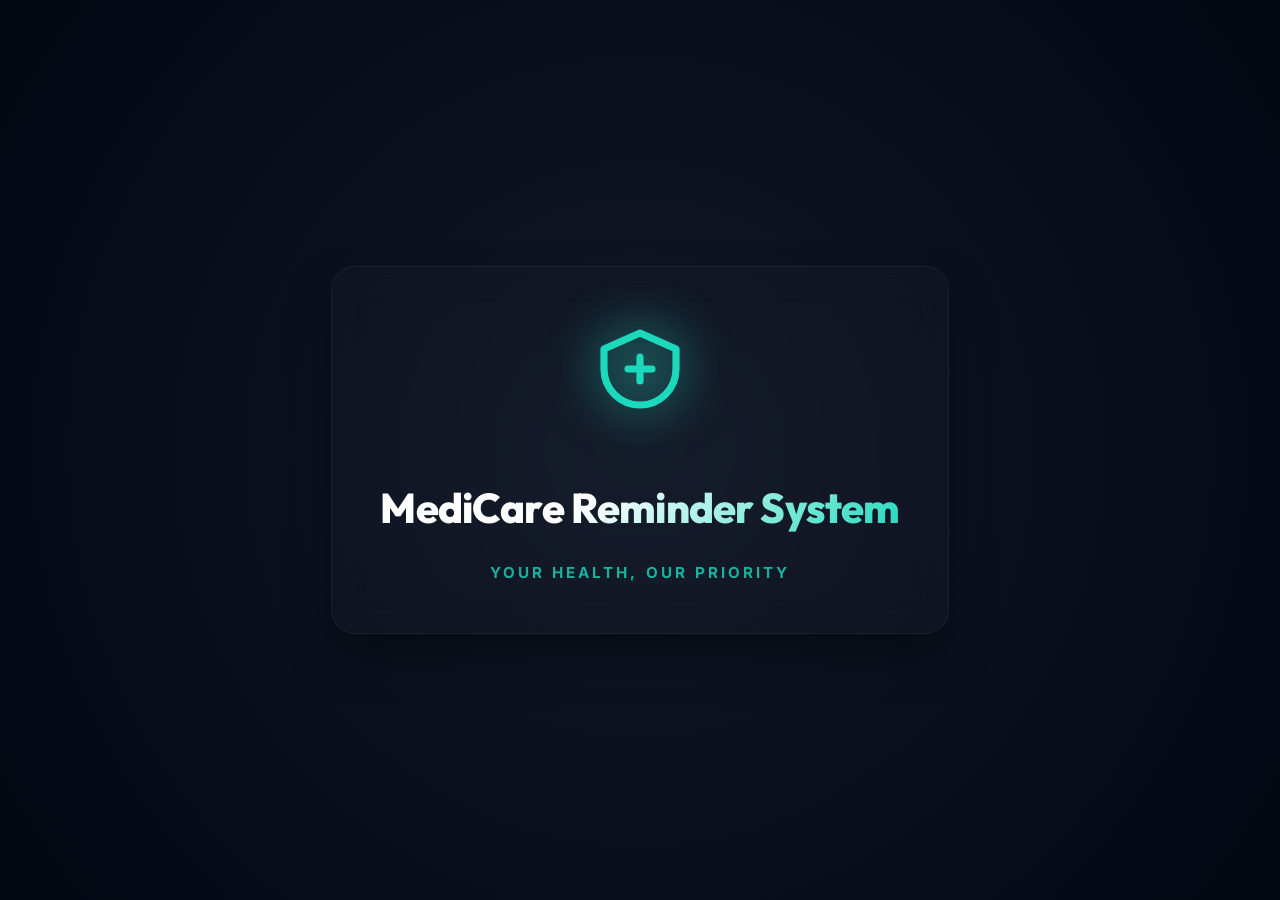
==== commit 6f8fa8ac: "feat: complete caregiver-patient linking, caregiver dashboard assigned patient cards, view patient m" ====
--- a/index.html
+++ b/index.html
@@ -309,6 +309,12 @@
               <span id="header-patient-blood" style="font-size: 0.65rem; color: var(--rose-color); font-weight:600;">Blood: O+</span>
             </div>
           </div>
+
+          <!-- Direct Fast Role Switcher (Right Side Navbar) -->
+          <button id="direct-switch-role-btn" class="btn btn-glass btn-sm" style="display: flex; align-items: center; gap: 0.4rem; padding: 0.4rem 0.75rem; border-color: var(--teal-color); color: var(--teal-color); font-weight: 700;" title="Direct Quick Switch Between Patient & Caregiver Dashboard" onclick="appController.handleDirectRoleSwitch()">
+            <span style="font-size: 0.9rem;">⚡</span>
+            <span id="direct-switch-role-label">Switch View</span>
+          </button>
 
           <!-- Logout button -->
           <button id="logout-btn" class="icon-btn btn-glass font-danger" title="Log Out" style="width: 2.5rem; height: 2.5rem;">
@@ -836,24 +842,58 @@
            TAB 4B: CAREGIVER LIVE MONITORING DASHBOARD
            ========================================== -->
       <section id="tab-caregiver-dashboard" class="tab-panel">
-        <!-- Caregiver Patient Header -->
-        <div id="cg-patient-card-header" class="caregiver-patient-summary hide">
-          <div class="cg-patient-avatar">
-            <span id="cg-patient-pic-placeholder">👤</span>
-            <img id="cg-patient-pic" src="" class="hide">
-          </div>
-          <div class="cg-patient-details-row" style="width: 100%; flex-grow: 1;">
-            <div style="display:flex; justify-content:space-between; align-items:center; flex-wrap:wrap; gap:1rem; width:100%;">
-              <h2 id="cg-patient-name" style="margin:0;">Patient Name</h2>
-              <button id="caregiver-doctor-call-btn" class="btn btn-xs btn-glass text-teal" style="border-color: var(--teal-color); font-weight:700; padding: 0.35rem 0.75rem; display: flex; align-items: center; gap: 0.25rem;">
+        <!-- ASSIGNED LINKED PATIENTS CARDS GRID -->
+        <div id="cg-assigned-patients-section" style="width: 100%; margin-bottom: 1.25rem;"></div>
+
+        <!-- DUAL ACCOUNT SUMMARY: CAREGIVER PROFILE & LINKED PATIENT PROFILE -->
+        <div id="cg-patient-card-header" class="dashboard-card hide" style="flex-direction: column; gap: 1rem; margin-bottom: 1.5rem; padding: 1.25rem; background: rgba(30, 41, 59, 0.75); border: 1px solid var(--glass-border); width: 100%;">
+          
+          <!-- Caregiver Header Info & Direct Fast Switch Buttons -->
+          <div style="display: flex; justify-content: space-between; align-items: center; flex-wrap: wrap; gap: 0.75rem; border-bottom: 1px solid var(--glass-border); padding-bottom: 0.75rem; width: 100%;">
+            <div style="display: flex; align-items: center; gap: 0.6rem;">
+              <span style="font-size: 1.4rem;">👨‍👩‍👧</span>
+              <div>
+                <span style="font-size: 0.65rem; text-transform: uppercase; font-weight: 700; color: var(--teal-color); letter-spacing: 0.5px;">Logged-In Caregiver / Guardian</span>
+                <h3 id="cg-account-name" style="margin: 0; font-size: 1.1rem; font-weight: 700;">Caregiver Account</h3>
+              </div>
+            </div>
+            <div style="display: flex; gap: 0.5rem; align-items: center; flex-wrap: wrap;">
+              <button class="btn btn-sm btn-teal" style="font-weight: 700; display: flex; align-items: center; gap: 0.3rem;" onclick="appController.handleDirectRoleSwitch()">
+                👤 <span>Open Patient Dashboard</span>
+              </button>
+              <button id="caregiver-doctor-call-btn" class="btn btn-xs btn-glass text-teal" style="border-color: var(--teal-color); font-weight:700; padding: 0.4rem 0.75rem;">
                 📞 <span data-i18n="callDoctor">Call Doctor</span>
               </button>
             </div>
-            <div class="cg-patient-metadata" style="margin-top: 0.5rem;">
-              <span>Age: <strong id="cg-patient-age">--</strong></span>
-              <span>Blood Group: <strong id="cg-patient-blood">--</strong></span>
-              <span>Emergency: <strong id="cg-patient-emergency">--</strong></span>
-              <span>Doctor: <strong id="cg-patient-doctor">--</strong></span>
+          </div>
+
+          <!-- Monitored Patient Detailed Profile -->
+          <div style="display: flex; align-items: center; gap: 1rem; flex-wrap: wrap; width: 100%;">
+            <div class="cg-patient-avatar" style="width: 3.2rem; height: 3.2rem; border-radius: 50%; overflow: hidden; background: rgba(45, 212, 191, 0.1); border: 1px solid var(--teal-color); display: flex; align-items: center; justify-content: center; flex-shrink: 0;">
+              <span id="cg-patient-pic-placeholder" style="font-size: 1.3rem;">👤</span>
+              <img id="cg-patient-pic" src="" class="hide" style="width: 100%; height: 100%; object-fit: cover;">
+            </div>
+            <div style="flex: 1;">
+              <div style="display: flex; align-items: center; gap: 0.5rem; flex-wrap: wrap;">
+                <span style="font-size: 0.65rem; text-transform: uppercase; font-weight: 700; color: var(--text-muted); letter-spacing: 0.5px;">Monitored Patient Profile</span>
+                <span class="badge badge-normal" style="font-size: 0.65rem;">Active Realtime Link</span>
+              </div>
+              <h2 id="cg-patient-name" style="margin: 0.15rem 0; font-size: 1.35rem; font-weight: 700;">Patient Name</h2>
+              <div class="cg-patient-metadata" style="margin-top: 0.25rem; display: flex; gap: 1.25rem; flex-wrap: wrap; font-size: 0.82rem; color: var(--text-muted);">
+                <span>Age: <strong id="cg-patient-age" style="color: var(--text-primary);">--</strong></span>
+                <span>Blood Group: <strong id="cg-patient-blood" style="color: var(--rose-color);">--</strong></span>
+                <span>Emergency: <strong id="cg-patient-emergency" style="color: var(--text-primary);">--</strong></span>
+                <span>Doctor: <strong id="cg-patient-doctor" style="color: var(--teal-color);">--</strong></span>
+              </div>
+            </div>
+          </div>
+
+          <!-- Quick Link Patient Bar -->
+          <div style="margin-top: 0.25rem; padding-top: 0.6rem; border-top: 1px dashed var(--glass-border); display: flex; align-items: center; justify-content: space-between; gap: 0.75rem; flex-wrap: wrap; width: 100%;">
+            <span style="font-size: 0.75rem; color: var(--text-muted);">🔗 <strong>Monitored Patient Account:</strong> <span id="cg-linked-email-display" style="color: var(--teal-color); font-weight: 600;">patient@medicare.com</span></span>
+            <div style="display: flex; gap: 0.4rem; flex: 1; max-width: 340px;">
+              <input type="text" id="cg-quick-link-input" class="form-control-sm" placeholder="Enter Patient Email / Mobile..." style="flex: 1; padding: 0.35rem 0.6rem; font-size: 0.8rem; background: var(--bg-primary);">
+              <button type="button" class="btn btn-xs btn-teal" style="font-weight: 700; padding: 0.35rem 0.75rem;" onclick="appController.handleQuickPatientLink()">Link Patient</button>
             </div>
           </div>
         </div>
@@ -1455,6 +1495,31 @@
               <span id="profile-modal-patient-doctor-phone" style="font-weight:600; color: var(--text-primary);">9876543212</span>
             </div>
           </div>
+
+          <!-- Additional Caregiver Monitored Patient Data (Medicines, Vitals, Recent Logs) -->
+          <div id="profile-modal-monitoring-details" class="hide" style="margin-top: 0.5rem; display: flex; flex-direction: column; gap: 0.8rem; border-top: 1px dashed var(--glass-border); padding-top: 0.8rem;">
+            
+            <h4 style="margin: 0; font-size: 0.9rem; font-weight: 700; color: var(--teal-color); display: flex; align-items: center; gap: 0.4rem;">
+              💊 Prescribed Medicines & Dosage Schedule
+            </h4>
+            <div id="profile-modal-meds-list" style="display: flex; flex-direction: column; gap: 0.4rem; max-height: 180px; overflow-y: auto;">
+              <!-- Dynamic Medicine List -->
+            </div>
+
+            <h4 style="margin: 0; font-size: 0.9rem; font-weight: 700; color: var(--rose-color); display: flex; align-items: center; gap: 0.4rem;">
+              ❤️ Latest Health Vitals
+            </h4>
+            <div id="profile-modal-vitals-summary" style="display: grid; grid-template-columns: 1fr 1fr; gap: 0.5rem;">
+              <!-- Dynamic Vitals Summary -->
+            </div>
+
+            <h4 style="margin: 0; font-size: 0.9rem; font-weight: 700; color: var(--amber-color); display: flex; align-items: center; gap: 0.4rem;">
+              📋 Dose Log History
+            </h4>
+            <div id="profile-modal-logs-list" style="display: flex; flex-direction: column; gap: 0.3rem; max-height: 140px; overflow-y: auto;">
+              <!-- Dynamic Logs List -->
+            </div>
+          </div>
         </div>
 
         <!-- 2. EDIT MODE LAYOUT -->
--- a/styles.css
+++ b/styles.css
@@ -131,8 +131,22 @@
   padding: 0;
 }
 
-button, select, input, a, textarea, .btn, .action-check-btn, .role-tab, .nav-tab {
+button, select, input, a, textarea, .btn, .action-check-btn, .role-tab, .nav-tab, .modal-close-btn {
   touch-action: manipulation;
+  -webkit-tap-highlight-color: transparent;
+}
+
+/* InstantSnappy Active Click/Tap Feedback */
+button:active, 
+.btn:active, 
+.action-check-btn:active, 
+.role-tab:active, 
+.nav-tab:active, 
+#cabinet-layout-toggle-btn:active,
+.modal-close-btn:active {
+  transform: scale(0.95) !important;
+  transition: transform 0.05s ease !important;
+  opacity: 0.85;
 }
 
 body {
@@ -1312,7 +1326,7 @@
   justify-content: center;
   z-index: 1000;
   padding: 1.5rem;
-  animation: fadeIn 0.25s ease-out;
+  animation: fadeIn 0.08s ease-out;
 }
 
 .modal-card {
@@ -1323,7 +1337,7 @@
   max-width: 550px;
   box-shadow: var(--shadow-lg);
   overflow: hidden;
-  animation: scaleUp 0.3s cubic-bezier(0.34, 1.56, 0.64, 1);
+  animation: scaleUp 0.1s cubic-bezier(0.16, 1, 0.3, 1);
   display: flex;
   flex-direction: column;
 }
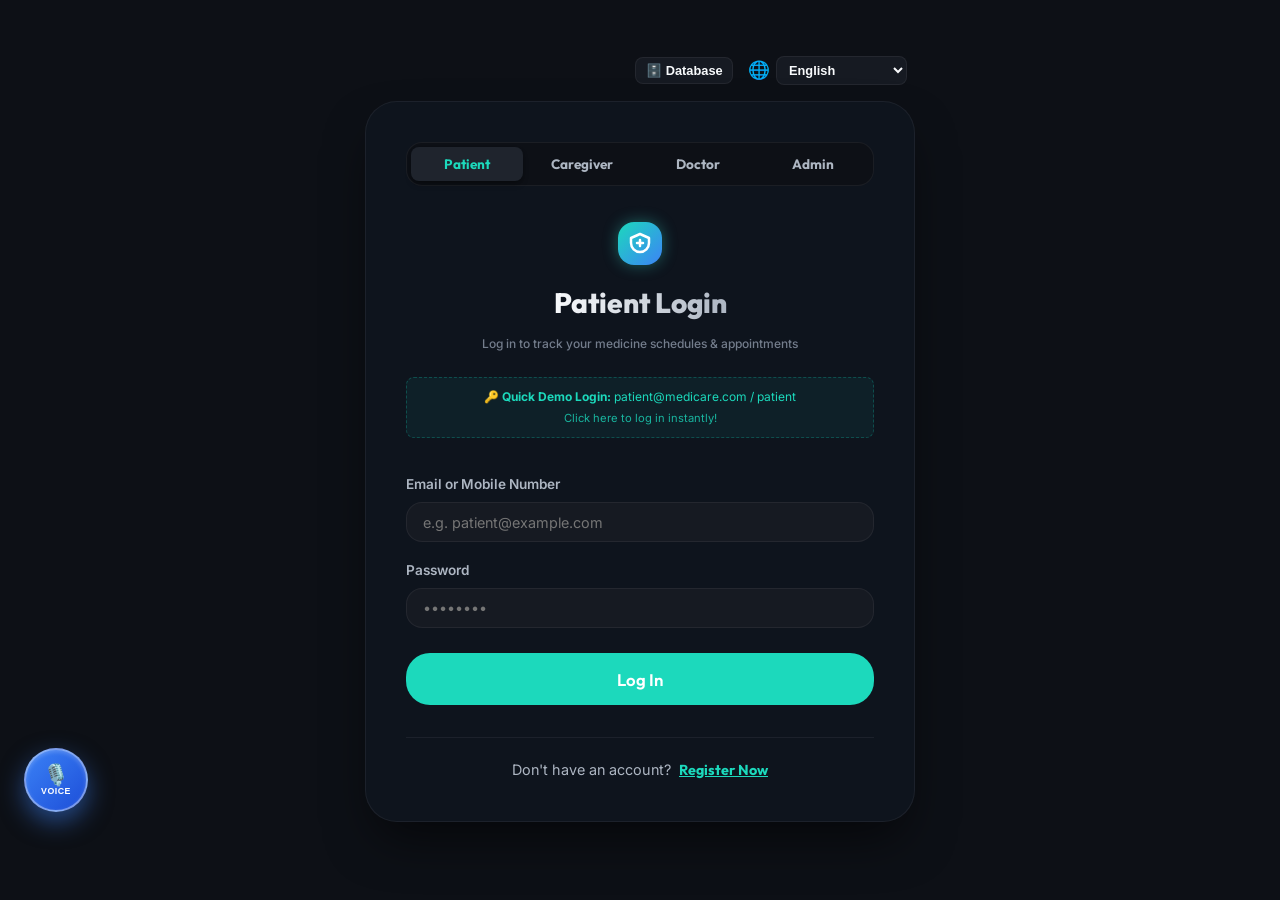
==== commit 538d913b: "feat: complete MediCare 2.0 with AI adherence prediction, prescription OCR scanner, drug interaction" ====
--- a/index.html
+++ b/index.html
@@ -309,6 +309,14 @@
               <span id="header-patient-blood" style="font-size: 0.65rem; color: var(--rose-color); font-weight:600;">Blood: O+</span>
             </div>
           </div>
+
+          <!-- AI Prescription Scanner & Voice Assistant Quick Actions -->
+          <button id="header-scan-rx-btn" class="btn btn-glass btn-sm" style="border-color: var(--teal-color); color: var(--teal-color); font-weight: 700; display: flex; align-items: center; gap: 0.3rem;" title="AI Prescription Scanner (OCR)" onclick="appController.openPrescriptionScannerModal()">
+            <span>📷</span> <span>Scan Rx</span>
+          </button>
+          <button id="header-voice-ai-btn" class="btn btn-glass btn-sm" style="border-color: var(--blue-color); color: var(--blue-color); font-weight: 700; display: flex; align-items: center; gap: 0.3rem;" title="Telugu & English Voice Assistant" onclick="appController.openVoiceAssistantModal()">
+            <span>🎙️</span> <span>Voice AI</span>
+          </button>
 
           <!-- Direct Fast Role Switcher (Right Side Navbar) -->
           <button id="direct-switch-role-btn" class="btn btn-glass btn-sm" style="display: flex; align-items: center; gap: 0.4rem; padding: 0.4rem 0.75rem; border-color: var(--teal-color); color: var(--teal-color); font-weight: 700;" title="Direct Quick Switch Between Patient & Caregiver Dashboard" onclick="appController.handleDirectRoleSwitch()">
@@ -495,6 +503,45 @@
               <span>Dose in <strong id="countdown-timer">00m 00s</strong></span>
             </div>
           </div>
+
+          <!-- FEATURE 1: AI MEDICINE ADHERENCE PREDICTOR CARD -->
+          <div class="dashboard-card ai-prediction-card" id="ai-prediction-card" style="border: 1.5px solid rgba(59, 130, 246, 0.4); background: linear-gradient(135deg, rgba(30, 41, 59, 0.85), rgba(15, 23, 42, 0.9)); position: relative; overflow: hidden;">
+            <div style="position: absolute; top: -15px; right: -15px; width: 80px; height: 80px; background: radial-gradient(circle, rgba(59, 130, 246, 0.25) 0%, transparent 70%); border-radius: 50%;"></div>
+            <div style="display: flex; justify-content: space-between; align-items: center; border-bottom: 1px solid var(--glass-border); padding-bottom: 0.5rem; margin-bottom: 0.6rem;">
+              <span style="font-size: 0.72rem; text-transform: uppercase; font-weight: 800; color: var(--blue-color); letter-spacing: 0.5px; display: flex; align-items: center; gap: 0.35rem;">
+                <span>🤖</span> <span>AI Adherence Forecaster</span>
+              </span>
+              <span id="ai-risk-badge" class="badge" style="background: rgba(45, 212, 191, 0.15); color: var(--teal-color); border: 1px solid var(--teal-color); font-weight: 700; font-size: 0.7rem;">🟢 Low Risk</span>
+            </div>
+            <div style="display: flex; align-items: center; gap: 1rem;">
+              <div style="text-align: center; min-width: 65px;">
+                <div id="ai-predicted-score" style="font-size: 1.6rem; font-weight: 800; color: var(--text-primary); line-height: 1;">88%</div>
+                <div style="font-size: 0.65rem; color: var(--text-muted); margin-top: 0.2rem;">On-Time Probability</div>
+              </div>
+              <div style="flex: 1; font-size: 0.8rem; line-height: 1.4; color: var(--text-secondary);" id="ai-prediction-text">
+                Patient displays stable compliance. Historical analysis predicts <strong style="color: var(--teal-color);">high on-time probability</strong> for upcoming dose.
+              </div>
+            </div>
+            <div style="margin-top: 0.6rem; padding-top: 0.5rem; border-top: 1px dashed var(--glass-border); display: flex; justify-content: space-between; align-items: center; font-size: 0.72rem;">
+              <span style="color: var(--text-muted);">💡 <strong id="ai-prediction-tip">Evening routine is optimal.</strong></span>
+              <button type="button" class="btn btn-xs btn-glass" style="border-color: var(--blue-color); color: var(--blue-color); font-weight: 700;" onclick="appController.runAIPredictionAnalysis(true)">Refresh AI</button>
+            </div>
+          </div>
+        </div>
+
+        <!-- FEATURE 7: SMART CAREGIVER MISSED-DOSE ESCALATION BANNER -->
+        <div id="caregiver-escalation-banner" class="hide" style="margin-bottom: 1rem; padding: 0.85rem 1.25rem; border-radius: var(--border-radius-md); background: linear-gradient(135deg, rgba(244, 63, 94, 0.15), rgba(225, 29, 72, 0.25)); border: 1.5px solid var(--rose-color); display: flex; align-items: center; justify-content: space-between; gap: 1rem; flex-wrap: wrap;">
+          <div style="display: flex; align-items: center; gap: 0.75rem;">
+            <span style="font-size: 1.5rem; animation: pulse 1s infinite;">🚨</span>
+            <div>
+              <h4 style="margin: 0; color: var(--rose-color); font-size: 0.95rem; font-weight: 800;">Missed-Dose Escalation Alert</h4>
+              <p id="caregiver-escalation-text" style="margin: 0.15rem 0 0 0; font-size: 0.82rem; color: var(--text-primary);">A medication dose is overdue by more than 30 minutes! Please confirm with patient.</p>
+            </div>
+          </div>
+          <div style="display: flex; gap: 0.4rem;">
+            <button id="escalation-whatsapp-btn" class="btn btn-xs btn-teal" style="font-weight: 700; background: #25D366; border-color: #25D366;" onclick="appController.dispatchEscalationWhatsApp()">💬 WhatsApp Alert</button>
+            <button class="btn btn-xs btn-glass font-danger" onclick="appController.dismissEscalationBanner()">Dismiss</button>
+          </div>
         </div>
 
         <!-- Dynamic Daily Checklist Header -->
@@ -546,12 +593,29 @@
             <h2>Medicine Cabinet</h2>
             <p class="section-desc">Manage your full inventory, schedules, and stock refills</p>
           </div>
-          <button id="add-medicine-btn" class="btn btn-primary">
-            <svg xmlns="http://www.w3.org/2000/svg" fill="none" viewBox="0 0 24 24" stroke-width="2.5" stroke="currentColor" width="16" height="16">
-              <path stroke-linecap="round" stroke-linejoin="round" d="M12 4.5v15m7.5-7.5h-15" />
-            </svg>
-            <span>Add Medicine</span>
-          </button>
+          <div style="display: flex; gap: 0.5rem; flex-wrap: wrap;">
+            <button id="cabinet-scan-rx-btn" class="btn btn-glass" style="border-color: var(--teal-color); color: var(--teal-color); font-weight: 700; display: flex; align-items: center; gap: 0.35rem;" onclick="appController.openPrescriptionScannerModal()">
+              <span>📷</span> <span>AI Scan Rx</span>
+            </button>
+            <button id="cabinet-interaction-guard-btn" class="btn btn-glass" style="border-color: var(--amber-color); color: var(--amber-color); font-weight: 700; display: flex; align-items: center; gap: 0.35rem;" onclick="appController.openDrugInteractionModal()">
+              <span>🛡️</span> <span id="interaction-guard-btn-label">Drug Guard</span>
+            </button>
+            <button id="add-medicine-btn" class="btn btn-primary">
+              <svg xmlns="http://www.w3.org/2000/svg" fill="none" viewBox="0 0 24 24" stroke-width="2.5" stroke="currentColor" width="16" height="16">
+                <path stroke-linecap="round" stroke-linejoin="round" d="M12 4.5v15m7.5-7.5h-15" />
+              </svg>
+              <span>Add Medicine</span>
+            </button>
+          </div>
+        </div>
+
+        <!-- Drug Safety & Interaction Summary Strip -->
+        <div id="drug-interaction-summary-strip" style="margin-bottom: 1rem; padding: 0.65rem 1rem; border-radius: var(--border-radius-sm); background: rgba(30, 41, 59, 0.7); border: 1px solid var(--glass-border); display: flex; justify-content: space-between; align-items: center; font-size: 0.82rem;">
+          <div style="display: flex; align-items: center; gap: 0.5rem;">
+            <span id="interaction-guard-status-icon">🛡️</span>
+            <span id="interaction-guard-status-text">Scanning cabinet for cross-medication interactions...</span>
+          </div>
+          <button type="button" class="btn btn-xs btn-glass" style="font-weight: 700; color: var(--teal-color); border-color: var(--teal-color);" onclick="appController.openDrugInteractionModal()">View Matrix</button>
         </div>
 
         <!-- Search and filters -->
@@ -598,7 +662,12 @@
             <h2>Compliance Analytics</h2>
             <p class="section-desc">View historical performance, trends, and records</p>
           </div>
-          <button id="clear-history-btn" class="btn btn-glass btn-sm font-danger">Clear All History</button>
+          <div style="display: flex; gap: 0.5rem; flex-wrap: wrap;">
+            <button id="export-clinical-report-btn" class="btn btn-teal btn-sm" style="font-weight: 700; display: flex; align-items: center; gap: 0.35rem;" onclick="appController.exportClinicalReport()">
+              <span>📄</span> <span>Export Doctor Report</span>
+            </button>
+            <button id="clear-history-btn" class="btn btn-glass btn-sm font-danger">Clear All History</button>
+          </div>
         </div>
 
         <!-- Analytic Stat Grid -->
@@ -842,61 +911,88 @@
            TAB 4B: CAREGIVER LIVE MONITORING DASHBOARD
            ========================================== -->
       <section id="tab-caregiver-dashboard" class="tab-panel">
+        <!-- DUAL DASHBOARD HEADERS: SIDE-BY-SIDE CAREGIVER PROFILE CARD & PATIENT PROFILE CARD -->
+        <div id="cg-dual-profile-header-grid" style="display: grid; grid-template-columns: repeat(auto-fit, minmax(320px, 1fr)); gap: 1.25rem; margin-bottom: 1.5rem; width: 100%;">
+          
+          <!-- CARD 1: CAREGIVER ACCOUNT & GUARDIAN DATA -->
+          <div class="dashboard-card" style="padding: 1.25rem; background: rgba(30, 41, 59, 0.85); border: 1.5px solid var(--teal-color); border-radius: var(--border-radius-lg); display: flex; flex-direction: column; justify-content: space-between; gap: 1rem; box-shadow: var(--shadow-md);">
+            <div>
+              <div style="display: flex; align-items: center; justify-content: space-between; gap: 0.5rem; margin-bottom: 0.75rem; border-bottom: 1px solid var(--glass-border); padding-bottom: 0.5rem;">
+                <div style="display: flex; align-items: center; gap: 0.6rem;">
+                  <span style="font-size: 1.6rem;">👨‍👩‍👧</span>
+                  <div>
+                    <span style="font-size: 0.65rem; text-transform: uppercase; font-weight: 700; color: var(--teal-color); letter-spacing: 0.5px;">Logged-In Caregiver Profile</span>
+                    <h3 id="cg-account-name" style="margin: 0; font-size: 1.15rem; font-weight: 700; color: var(--text-primary);">Caregiver Account</h3>
+                  </div>
+                </div>
+                <span class="badge badge-normal" style="font-size: 0.65rem; font-weight: 700;">Caregiver / Guardian</span>
+              </div>
+
+              <div style="font-size: 0.82rem; color: var(--text-muted); display: flex; flex-direction: column; gap: 0.4rem;">
+                <div>📧 Account Email: <strong id="cg-account-email-display" style="color: var(--teal-color);">--</strong></div>
+                <div>📱 Account Contact: <strong id="cg-account-mobile-display" style="color: var(--text-primary);">--</strong></div>
+                <div>👥 Managed Patients: <strong id="cg-managed-count-display" style="color: var(--teal-color);">1 Patient(s)</strong></div>
+              </div>
+            </div>
+
+            <!-- Caregiver Actions & Quick Link Bar -->
+            <div style="border-top: 1px dashed var(--glass-border); padding-top: 0.75rem; display: flex; flex-direction: column; gap: 0.5rem;">
+              <div style="display: flex; gap: 0.4rem;">
+                <input type="text" id="cg-quick-link-input" class="form-control-sm" placeholder="Link Patient Email / Mobile..." style="flex: 1; padding: 0.35rem 0.6rem; font-size: 0.8rem; background: var(--bg-primary);">
+                <button type="button" class="btn btn-xs btn-teal" style="font-weight: 700; padding: 0.35rem 0.75rem;" onclick="appController.handleQuickPatientLink()">Link Patient</button>
+              </div>
+              <div style="display: flex; gap: 0.4rem;">
+                <button class="btn btn-xs btn-teal" style="flex: 1; font-weight: 700;" onclick="appController.handleDirectRoleSwitch()">
+                  ⚡ Open Patient View
+                </button>
+                <button id="caregiver-doctor-call-btn" class="btn btn-xs btn-glass text-teal" style="border-color: var(--teal-color); font-weight: 700;">
+                  📞 Call Doctor
+                </button>
+              </div>
+            </div>
+          </div>
+
+          <!-- CARD 2: ACTIVE MONITORED PATIENT PROFILE & HEALTH DATA -->
+          <div class="dashboard-card" style="padding: 1.25rem; background: rgba(30, 41, 59, 0.85); border: 1.5px solid var(--teal-color); border-radius: var(--border-radius-lg); display: flex; flex-direction: column; justify-content: space-between; gap: 1rem; box-shadow: var(--shadow-md);">
+            <div>
+              <div style="display: flex; align-items: center; justify-content: space-between; gap: 0.5rem; margin-bottom: 0.75rem; border-bottom: 1px solid var(--glass-border); padding-bottom: 0.5rem;">
+                <div style="display: flex; align-items: center; gap: 0.6rem;">
+                  <div class="cg-patient-avatar" style="width: 2.5rem; height: 2.5rem; border-radius: 50%; overflow: hidden; background: rgba(45, 212, 191, 0.15); border: 2px solid var(--teal-color); display: flex; align-items: center; justify-content: center; flex-shrink: 0;">
+                    <span id="cg-patient-pic-placeholder" style="font-size: 1.2rem;">👤</span>
+                    <img id="cg-patient-pic" src="" class="hide" style="width: 100%; height: 100%; object-fit: cover;">
+                  </div>
+                  <div>
+                    <span style="font-size: 0.65rem; text-transform: uppercase; font-weight: 700; color: var(--teal-color); letter-spacing: 0.5px;">Monitored Patient Profile</span>
+                    <h3 id="cg-patient-name" style="margin: 0; font-size: 1.15rem; font-weight: 700; color: var(--text-primary);">Patient Name</h3>
+                  </div>
+                </div>
+                <span class="badge badge-normal" style="font-size: 0.65rem; font-weight: 700;">Active Live Link</span>
+              </div>
+
+              <div class="cg-patient-metadata" style="font-size: 0.82rem; color: var(--text-muted); display: flex; flex-direction: column; gap: 0.4rem;">
+                <div style="display: flex; gap: 1rem;">
+                  <span>Age: <strong id="cg-patient-age" style="color: var(--text-primary);">--</strong></span>
+                  <span>Gender: <strong id="cg-patient-gender-display" style="color: var(--text-primary);">--</strong></span>
+                  <span>Blood: <strong id="cg-patient-blood" style="color: var(--rose-color);">--</strong></span>
+                </div>
+                <div>📞 Emergency: <strong id="cg-patient-emergency" style="color: var(--text-primary);">--</strong></div>
+                <div>🩺 Primary Doctor: <strong id="cg-patient-doctor" style="color: var(--teal-color);">--</strong></div>
+                <div>🔗 Monitored Email: <strong id="cg-linked-email-display" style="color: var(--teal-color);">patient@medicare.com</strong></div>
+              </div>
+            </div>
+
+            <!-- Patient Quick Action Button -->
+            <div style="border-top: 1px dashed var(--glass-border); padding-top: 0.75rem;">
+              <button class="btn btn-xs btn-teal" style="width: 100%; font-weight: 700; padding: 0.4rem;" onclick="appController.openActivePatientDetailModal()">
+                👁️ View Complete Patient Medicines & Health Vitals
+              </button>
+            </div>
+          </div>
+
+        </div>
+
         <!-- ASSIGNED LINKED PATIENTS CARDS GRID -->
         <div id="cg-assigned-patients-section" style="width: 100%; margin-bottom: 1.25rem;"></div>
-
-        <!-- DUAL ACCOUNT SUMMARY: CAREGIVER PROFILE & LINKED PATIENT PROFILE -->
-        <div id="cg-patient-card-header" class="dashboard-card hide" style="flex-direction: column; gap: 1rem; margin-bottom: 1.5rem; padding: 1.25rem; background: rgba(30, 41, 59, 0.75); border: 1px solid var(--glass-border); width: 100%;">
-          
-          <!-- Caregiver Header Info & Direct Fast Switch Buttons -->
-          <div style="display: flex; justify-content: space-between; align-items: center; flex-wrap: wrap; gap: 0.75rem; border-bottom: 1px solid var(--glass-border); padding-bottom: 0.75rem; width: 100%;">
-            <div style="display: flex; align-items: center; gap: 0.6rem;">
-              <span style="font-size: 1.4rem;">👨‍👩‍👧</span>
-              <div>
-                <span style="font-size: 0.65rem; text-transform: uppercase; font-weight: 700; color: var(--teal-color); letter-spacing: 0.5px;">Logged-In Caregiver / Guardian</span>
-                <h3 id="cg-account-name" style="margin: 0; font-size: 1.1rem; font-weight: 700;">Caregiver Account</h3>
-              </div>
-            </div>
-            <div style="display: flex; gap: 0.5rem; align-items: center; flex-wrap: wrap;">
-              <button class="btn btn-sm btn-teal" style="font-weight: 700; display: flex; align-items: center; gap: 0.3rem;" onclick="appController.handleDirectRoleSwitch()">
-                👤 <span>Open Patient Dashboard</span>
-              </button>
-              <button id="caregiver-doctor-call-btn" class="btn btn-xs btn-glass text-teal" style="border-color: var(--teal-color); font-weight:700; padding: 0.4rem 0.75rem;">
-                📞 <span data-i18n="callDoctor">Call Doctor</span>
-              </button>
-            </div>
-          </div>
-
-          <!-- Monitored Patient Detailed Profile -->
-          <div style="display: flex; align-items: center; gap: 1rem; flex-wrap: wrap; width: 100%;">
-            <div class="cg-patient-avatar" style="width: 3.2rem; height: 3.2rem; border-radius: 50%; overflow: hidden; background: rgba(45, 212, 191, 0.1); border: 1px solid var(--teal-color); display: flex; align-items: center; justify-content: center; flex-shrink: 0;">
-              <span id="cg-patient-pic-placeholder" style="font-size: 1.3rem;">👤</span>
-              <img id="cg-patient-pic" src="" class="hide" style="width: 100%; height: 100%; object-fit: cover;">
-            </div>
-            <div style="flex: 1;">
-              <div style="display: flex; align-items: center; gap: 0.5rem; flex-wrap: wrap;">
-                <span style="font-size: 0.65rem; text-transform: uppercase; font-weight: 700; color: var(--text-muted); letter-spacing: 0.5px;">Monitored Patient Profile</span>
-                <span class="badge badge-normal" style="font-size: 0.65rem;">Active Realtime Link</span>
-              </div>
-              <h2 id="cg-patient-name" style="margin: 0.15rem 0; font-size: 1.35rem; font-weight: 700;">Patient Name</h2>
-              <div class="cg-patient-metadata" style="margin-top: 0.25rem; display: flex; gap: 1.25rem; flex-wrap: wrap; font-size: 0.82rem; color: var(--text-muted);">
-                <span>Age: <strong id="cg-patient-age" style="color: var(--text-primary);">--</strong></span>
-                <span>Blood Group: <strong id="cg-patient-blood" style="color: var(--rose-color);">--</strong></span>
-                <span>Emergency: <strong id="cg-patient-emergency" style="color: var(--text-primary);">--</strong></span>
-                <span>Doctor: <strong id="cg-patient-doctor" style="color: var(--teal-color);">--</strong></span>
-              </div>
-            </div>
-          </div>
-
-          <!-- Quick Link Patient Bar -->
-          <div style="margin-top: 0.25rem; padding-top: 0.6rem; border-top: 1px dashed var(--glass-border); display: flex; align-items: center; justify-content: space-between; gap: 0.75rem; flex-wrap: wrap; width: 100%;">
-            <span style="font-size: 0.75rem; color: var(--text-muted);">🔗 <strong>Monitored Patient Account:</strong> <span id="cg-linked-email-display" style="color: var(--teal-color); font-weight: 600;">patient@medicare.com</span></span>
-            <div style="display: flex; gap: 0.4rem; flex: 1; max-width: 340px;">
-              <input type="text" id="cg-quick-link-input" class="form-control-sm" placeholder="Enter Patient Email / Mobile..." style="flex: 1; padding: 0.35rem 0.6rem; font-size: 0.8rem; background: var(--bg-primary);">
-              <button type="button" class="btn btn-xs btn-teal" style="font-weight: 700; padding: 0.35rem 0.75rem;" onclick="appController.handleQuickPatientLink()">Link Patient</button>
-            </div>
-          </div>
-        </div>
 
         <div id="cg-no-patient-view" class="dashboard-card cg-no-patient-state">
           <span>📭</span>
@@ -1665,6 +1761,188 @@
     <small>SOS</small>
   </button>
 
+  <!-- FEATURE 2: AI PRESCRIPTION SCANNER (OCR) MODAL -->
+  <div id="prescription-scanner-modal" class="modal-overlay hide">
+    <div class="modal-card" style="max-width: 620px; max-height: 90vh; overflow-y: auto;">
+      <div class="modal-header">
+        <h2 style="display: flex; align-items: center; gap: 0.5rem; color: var(--teal-color);">
+          <span>📷</span> <span>AI Prescription Scanner (OCR)</span>
+        </h2>
+        <button type="button" class="close-modal-btn" onclick="appController.closePrescriptionScannerModal()">&times;</button>
+      </div>
+      <div class="modal-form" style="gap: 1rem; padding: 1rem 1.5rem;">
+        <p style="font-size: 0.85rem; color: var(--text-muted); margin: 0;">
+          Upload a clear photo or doctor's prescription slip. The AI OCR engine extracts medicine names, dosages, and schedules automatically for your verification.
+        </p>
+
+        <!-- Dropzone / File input -->
+        <div id="rx-dropzone" style="border: 2px dashed var(--teal-color); border-radius: var(--border-radius-md); padding: 1.5rem; text-align: center; background: rgba(45, 212, 191, 0.05); cursor: pointer; transition: all 0.2s;" onclick="document.getElementById('rx-file-input').click()">
+          <input type="file" id="rx-file-input" accept="image/*" class="hide" onchange="appController.handlePrescriptionFile(event)">
+          <div style="font-size: 2.2rem; margin-bottom: 0.5rem;">📄 ➔ 🤖</div>
+          <strong style="color: var(--teal-color); display: block; font-size: 0.95rem;">Click to Upload or Take Prescription Photo</strong>
+          <span style="font-size: 0.75rem; color: var(--text-muted);">Supports JPG, PNG, WEBP prescriptions</span>
+        </div>
+
+        <!-- Processing State -->
+        <div id="rx-scanner-loading" class="hide" style="text-align: center; padding: 1.5rem;">
+          <div style="width: 2.5rem; height: 2.5rem; border: 3px solid var(--teal-color); border-top-color: transparent; border-radius: 50%; display: inline-block; animation: spin 0.8s linear infinite;"></div>
+          <h4 style="margin: 0.75rem 0 0.25rem; color: var(--teal-color);">Analyzing Prescription with AI OCR...</h4>
+          <p style="font-size: 0.75rem; color: var(--text-muted); margin: 0;">Extracting medications, dosage levels, and frequency timings</p>
+        </div>
+
+        <!-- Image Preview Canvas & Results -->
+        <div id="rx-results-container" class="hide" style="display: flex; flex-direction: column; gap: 0.8rem;">
+          <div style="display: flex; gap: 1rem; align-items: center; background: rgba(0,0,0,0.2); padding: 0.5rem; border-radius: var(--border-radius-sm);">
+            <img id="rx-preview-img" src="" alt="Prescription" style="width: 80px; height: 80px; object-fit: cover; border-radius: 6px; border: 1px solid var(--glass-border);">
+            <div style="flex: 1;">
+              <span class="badge badge-normal" style="font-size: 0.65rem;">AI OCR Confidence: 94%</span>
+              <h4 style="margin: 0.25rem 0; font-size: 0.9rem;">Verified Prescription Extract</h4>
+              <p style="margin: 0; font-size: 0.75rem; color: var(--text-muted);">Review extracted fields below before adding to cabinet</p>
+            </div>
+          </div>
+
+          <!-- Extracted Fields (Editable by User) -->
+          <div class="form-row">
+            <div class="form-group flex-2">
+              <label for="rx-ext-name" class="required">Detected Medicine Name</label>
+              <input type="text" id="rx-ext-name" class="form-control" placeholder="e.g. Paracetamol">
+            </div>
+            <div class="form-group flex-1">
+              <label for="rx-ext-dosage" class="required">Dosage</label>
+              <input type="text" id="rx-ext-dosage" class="form-control" placeholder="e.g. 500mg">
+            </div>
+          </div>
+
+          <div class="form-row">
+            <div class="form-group">
+              <label for="rx-ext-type">Form</label>
+              <select id="rx-ext-type" class="form-select">
+                <option value="tablet">Tablet</option>
+                <option value="capsule">Capsule</option>
+                <option value="syrup">Syrup</option>
+                <option value="drops">Drops</option>
+                <option value="inhaler">Inhaler</option>
+                <option value="injection">Injection</option>
+              </select>
+            </div>
+            <div class="form-group">
+              <label for="rx-ext-freq">Frequency</label>
+              <select id="rx-ext-freq" class="form-select">
+                <option value="daily">Once Daily (OD)</option>
+                <option value="twice_daily">Twice Daily (BD - 1-0-1)</option>
+                <option value="thrice_daily">Three Times Daily (TDS)</option>
+                <option value="as_needed">As Needed (PRN)</option>
+              </select>
+            </div>
+          </div>
+
+          <div class="form-row">
+            <div class="form-group">
+              <label for="rx-ext-time">Primary Time</label>
+              <input type="time" id="rx-ext-time" class="form-control" value="08:00">
+            </div>
+            <div class="form-group">
+              <label for="rx-ext-stock">Quantity (Stock)</label>
+              <input type="number" id="rx-ext-stock" class="form-control" value="30" min="1">
+            </div>
+          </div>
+
+          <div class="form-group">
+            <label for="rx-ext-instructions">Doctor Instructions</label>
+            <input type="text" id="rx-ext-instructions" class="form-control" placeholder="Take after breakfast with water">
+          </div>
+        </div>
+      </div>
+      <div class="modal-footer" style="padding: 1rem 1.5rem; display: flex; justify-content: flex-end; gap: 0.5rem; border-top: 1px solid var(--glass-border);">
+        <button type="button" class="btn btn-glass" onclick="appController.closePrescriptionScannerModal()">Cancel</button>
+        <button type="button" id="rx-save-btn" class="btn btn-teal hide" style="font-weight: 700;" onclick="appController.saveScannedPrescription()">✓ Confirm & Add to Cabinet</button>
+      </div>
+    </div>
+  </div>
+
+  <!-- FEATURE 3: DRUG INTERACTION DETECTION GUARD MODAL -->
+  <div id="drug-interaction-modal" class="modal-overlay hide">
+    <div class="modal-card" style="max-width: 650px; max-height: 90vh; overflow-y: auto;">
+      <div class="modal-header">
+        <h2 style="display: flex; align-items: center; gap: 0.5rem; color: var(--amber-color);">
+          <span>🛡️</span> <span>Drug Safety & Interaction Guard</span>
+        </h2>
+        <button type="button" class="close-modal-btn" onclick="appController.closeDrugInteractionModal()">&times;</button>
+      </div>
+      <div class="modal-form" style="gap: 1rem; padding: 1rem 1.5rem;">
+        <p style="font-size: 0.85rem; color: var(--text-muted); margin: 0;">
+          The Drug Interaction Guard continuously checks all medications in your active cabinet against clinical pharmacological conflict matrices to protect patients from adverse drug reactions.
+        </p>
+        
+        <div id="drug-interaction-results" style="display: flex; flex-direction: column; gap: 0.75rem;">
+          <!-- Dynamic interactions list rendered here -->
+        </div>
+      </div>
+      <div class="modal-footer" style="padding: 1rem 1.5rem; display: flex; justify-content: space-between; align-items: center; border-top: 1px solid var(--glass-border);">
+        <span style="font-size: 0.72rem; color: var(--text-muted);">Verified Against Clinical Pharmacological Safety DB</span>
+        <button type="button" class="btn btn-teal" onclick="appController.closeDrugInteractionModal()">Close</button>
+      </div>
+    </div>
+  </div>
+
+  <!-- FEATURE 5: TELUGU & ENGLISH INTERACTIVE VOICE ASSISTANT MODAL -->
+  <div id="voice-assistant-modal" class="modal-overlay hide">
+    <div class="modal-card" style="max-width: 500px; text-align: center;">
+      <div class="modal-header">
+        <h2 style="display: flex; align-items: center; gap: 0.5rem; color: var(--blue-color); margin: 0 auto;">
+          <span>🎙️</span> <span>MediCare Voice Assistant</span>
+        </h2>
+        <button type="button" class="close-modal-btn" onclick="appController.closeVoiceAssistantModal()">&times;</button>
+      </div>
+      <div class="modal-form" style="padding: 1.5rem; gap: 1rem; align-items: center;">
+        <div style="font-size: 0.85rem; color: var(--text-muted);">
+          Speak naturally in <strong>English</strong> or <strong>తెలుగు (Telugu)</strong>. Ask about upcoming medicines, doses taken, or stock levels.
+        </div>
+
+        <!-- Animated Voice Sphere & Waveform -->
+        <div id="voice-listening-visualizer" style="width: 90px; height: 90px; border-radius: 50%; background: radial-gradient(circle, #3b82f6, #1d4ed8); display: flex; align-items: center; justify-content: center; margin: 0.5rem auto; box-shadow: 0 0 30px rgba(59, 130, 246, 0.4); cursor: pointer; transition: all 0.3s;" onclick="appController.toggleVoiceListening()">
+          <span id="voice-mic-icon" style="font-size: 2.2rem;">🎙️</span>
+        </div>
+        <div id="voice-status-label" style="font-weight: 700; color: var(--blue-color); font-size: 0.95rem;">Tap Mic or Say Something...</div>
+
+        <!-- Transcript Display -->
+        <div id="voice-transcript-box" style="width: 100%; min-height: 50px; background: rgba(0,0,0,0.25); border: 1px solid var(--glass-border); border-radius: var(--border-radius-sm); padding: 0.6rem 0.8rem; font-size: 0.85rem; color: var(--text-primary); text-align: left;">
+          <span style="color: var(--text-muted); font-style: italic;">User voice input will appear here...</span>
+        </div>
+
+        <!-- AI Assistant Spoken Response Output -->
+        <div id="voice-response-box" style="width: 100%; min-height: 60px; background: rgba(45, 212, 191, 0.08); border: 1px solid rgba(45, 212, 191, 0.25); border-radius: var(--border-radius-sm); padding: 0.6rem 0.8rem; font-size: 0.85rem; color: var(--teal-color); text-align: left;">
+          <strong>🤖 Assistant:</strong> <span id="voice-response-text">Hello! Ask: "When is my next medicine?" or "నా తదుపరి మందు ఎప్పుడు?"</span>
+        </div>
+
+        <!-- Quick Voice Command Buttons -->
+        <div style="width: 100%; border-top: 1px dashed var(--glass-border); padding-top: 0.8rem;">
+          <span style="font-size: 0.72rem; color: var(--text-muted); display: block; margin-bottom: 0.4rem; text-transform: uppercase; font-weight: 700;">Tap to Test Voice Command</span>
+          <div style="display: flex; gap: 0.4rem; flex-wrap: wrap; justify-content: center;">
+            <button type="button" class="btn btn-xs btn-glass" onclick="appController.handleVoiceQuery('When is my next medicine?')">🇬🇧 Next Medicine?</button>
+            <button type="button" class="btn btn-xs btn-glass" onclick="appController.handleVoiceQuery('నా తదుపరి మందు ఎప్పుడు?')">🇮🇳 నా మందు ఎప్పుడు?</button>
+            <button type="button" class="btn btn-xs btn-glass" onclick="appController.handleVoiceQuery('What medicines do I have today?')">🇬🇧 Today's Schedule</button>
+            <button type="button" class="btn btn-xs btn-glass" onclick="appController.handleVoiceQuery('ఈ రోజు మందులు ఏమిటి?')">🇮🇳 నేటి మందులు</button>
+            <button type="button" class="btn btn-xs btn-glass font-danger" onclick="appController.handleVoiceQuery('Emergency SOS')">🚨 Emergency SOS</button>
+          </div>
+        </div>
+      </div>
+      <div class="modal-footer" style="padding: 0.8rem 1.5rem; display: flex; justify-content: space-between; align-items: center; border-top: 1px solid var(--glass-border);">
+        <label style="font-size: 0.75rem; display: flex; align-items: center; gap: 0.35rem; cursor: pointer; color: var(--text-muted);">
+          <input type="checkbox" id="voice-speak-back-checkbox" checked>
+          <span>Spoken Audio Responses</span>
+        </label>
+        <button type="button" class="btn btn-teal btn-sm" onclick="appController.closeVoiceAssistantModal()">Close</button>
+      </div>
+    </div>
+  </div>
+
+  <!-- FLOATING VOICE ASSISTANT FAB -->
+  <button type="button" id="voice-assistant-fab" class="btn-voice-ai" title="Open Bilingual Voice Assistant (English & Telugu)" onclick="appController.openVoiceAssistantModal()">
+    <span>🎙️</span>
+    <small>Voice</small>
+  </button>
+
   <!-- Firebase App and Firestore SDKs (v8 Global SDK) -->
   <script src="https://www.gstatic.com/firebasejs/8.10.1/firebase-app.js"></script>
   <script src="https://www.gstatic.com/firebasejs/8.10.1/firebase-firestore.js"></script>
--- a/styles.css
+++ b/styles.css
@@ -2501,6 +2501,61 @@
   }
 }
 
+/* Floating Voice Assistant FAB */
+.btn-voice-ai {
+  position: fixed;
+  bottom: 5.5rem;
+  left: 1.5rem;
+  width: 4rem;
+  height: 4rem;
+  border-radius: 50%;
+  background: linear-gradient(135deg, #3b82f6, #1d4ed8);
+  border: 2px solid rgba(255, 255, 255, 0.4);
+  box-shadow: 0 10px 25px rgba(59, 130, 246, 0.5), inset 0 2px 4px rgba(255, 255, 255, 0.2);
+  color: #ffffff;
+  display: flex;
+  flex-direction: column;
+  align-items: center;
+  justify-content: center;
+  z-index: 1000;
+  cursor: pointer;
+  transition: all 0.2s cubic-bezier(0.34, 1.56, 0.64, 1);
+  animation: voicePulse 2.5s infinite;
+}
+
+.btn-voice-ai:hover {
+  transform: scale(1.1);
+  box-shadow: 0 12px 30px rgba(59, 130, 246, 0.7);
+}
+
+.btn-voice-ai:active {
+  transform: scale(0.95);
+}
+
+.btn-voice-ai span {
+  font-size: 1.3rem;
+  line-height: 1.1;
+}
+
+.btn-voice-ai small {
+  font-size: 0.55rem;
+  text-transform: uppercase;
+  font-weight: 800;
+  letter-spacing: 0.5px;
+}
+
+@keyframes voicePulse {
+  0% {
+    box-shadow: 0 0 0 0 rgba(59, 130, 246, 0.6);
+  }
+  70% {
+    box-shadow: 0 0 0 12px rgba(59, 130, 246, 0);
+  }
+  100% {
+    box-shadow: 0 0 0 0 rgba(59, 130, 246, 0);
+  }
+}
+
 /* Health Tracker styles */
 .health-tracker-grid {
   display: grid;
